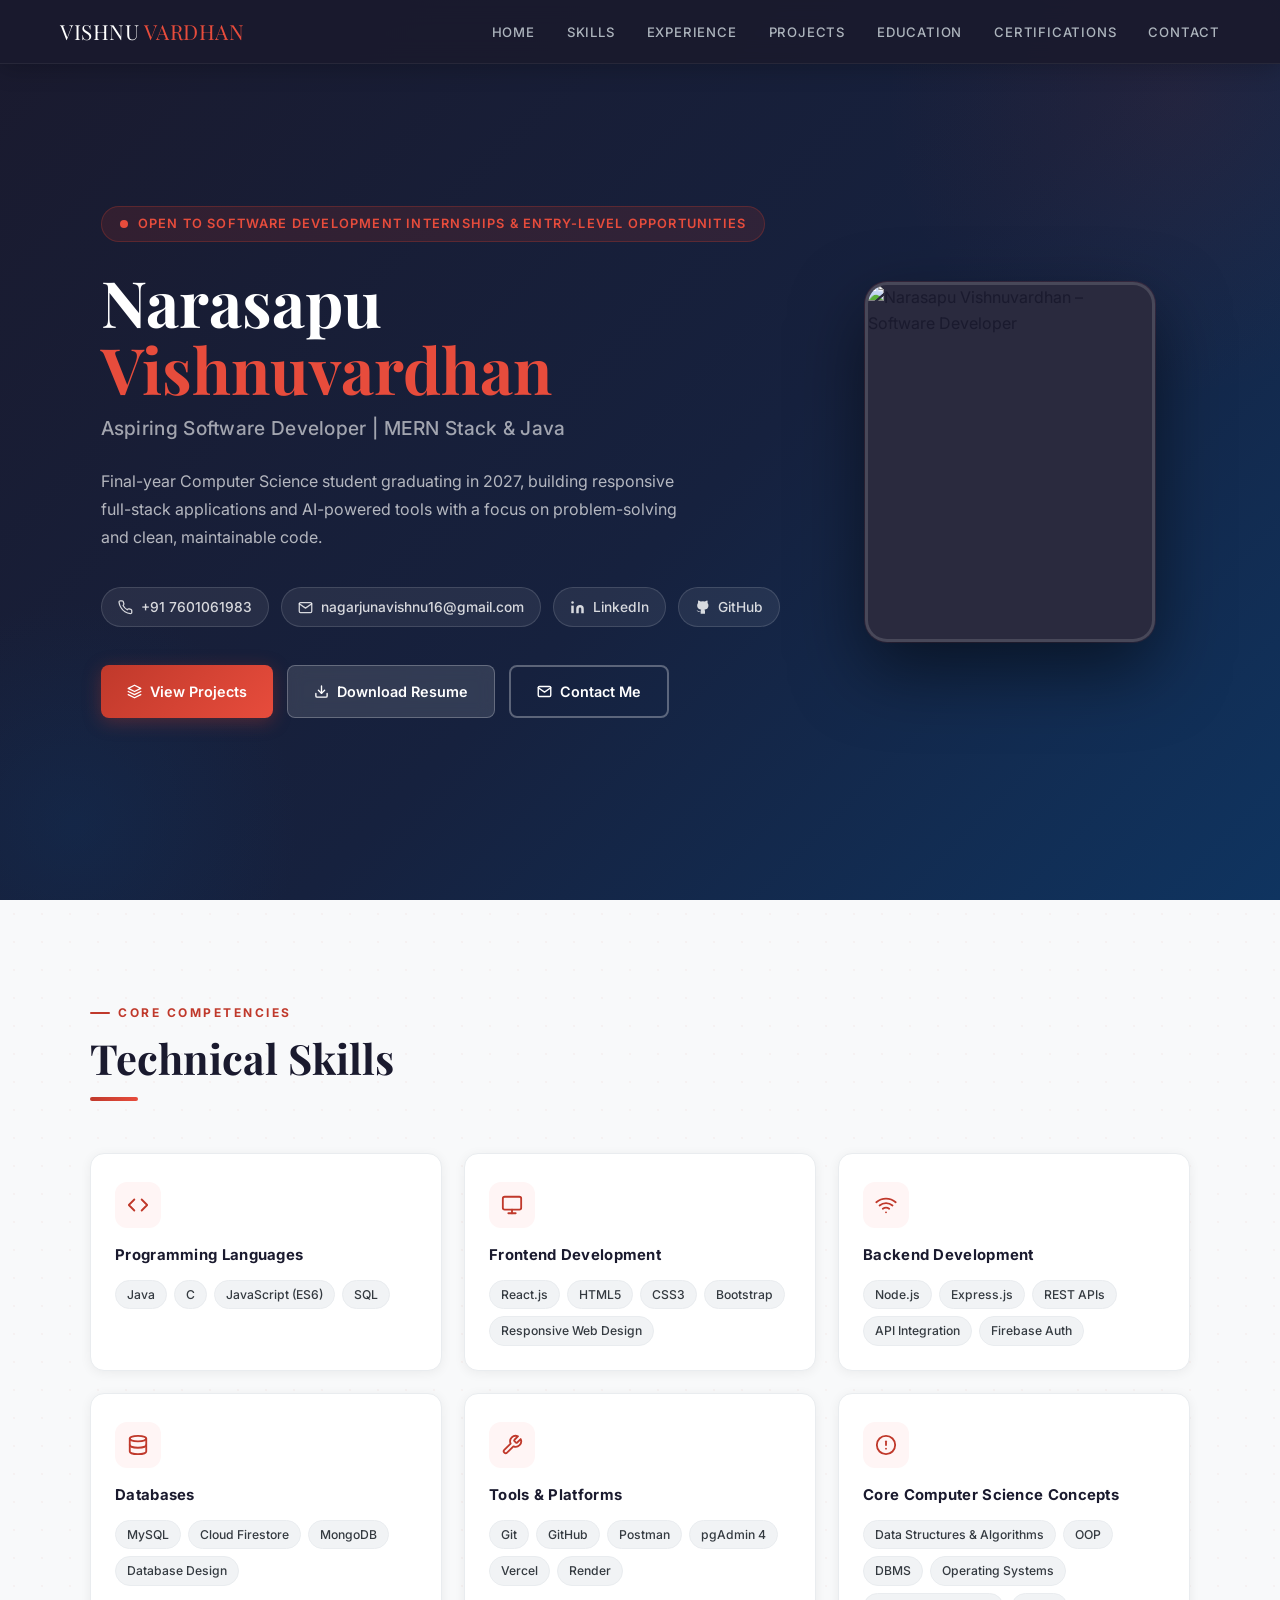
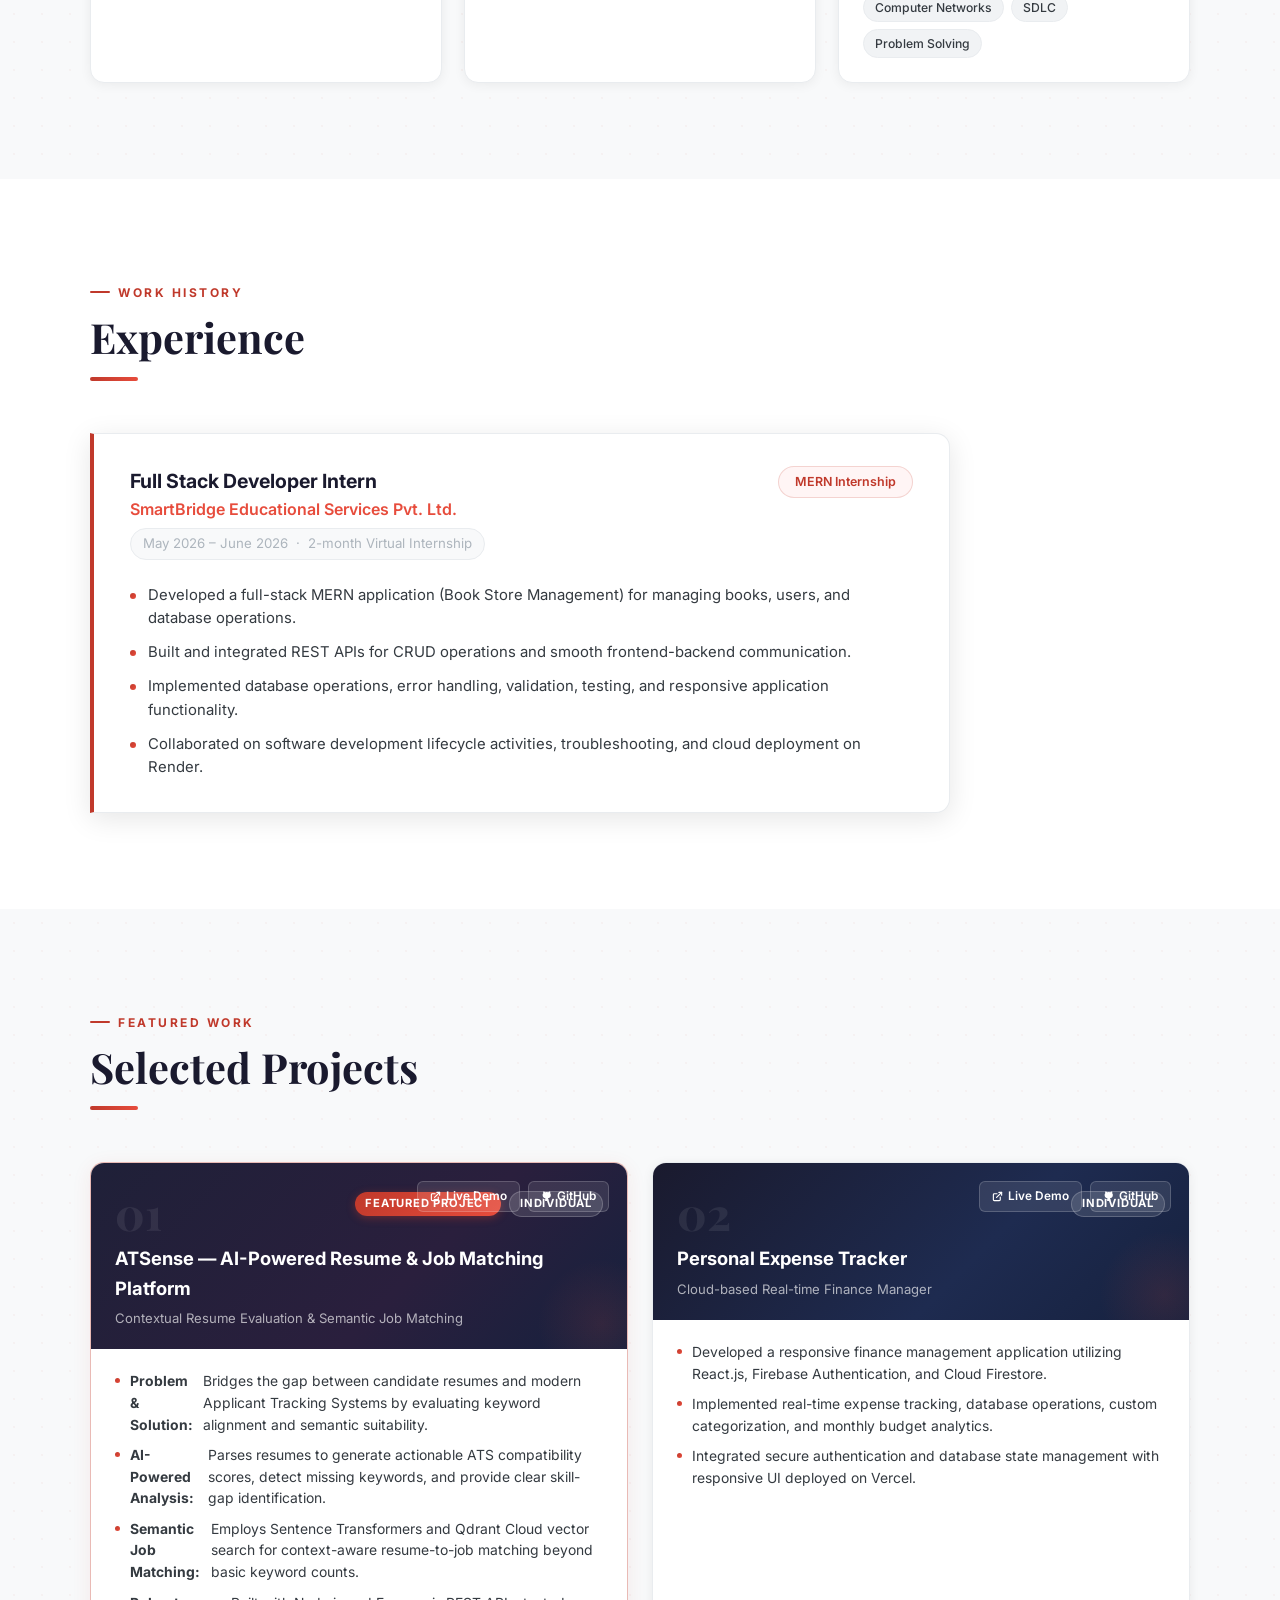
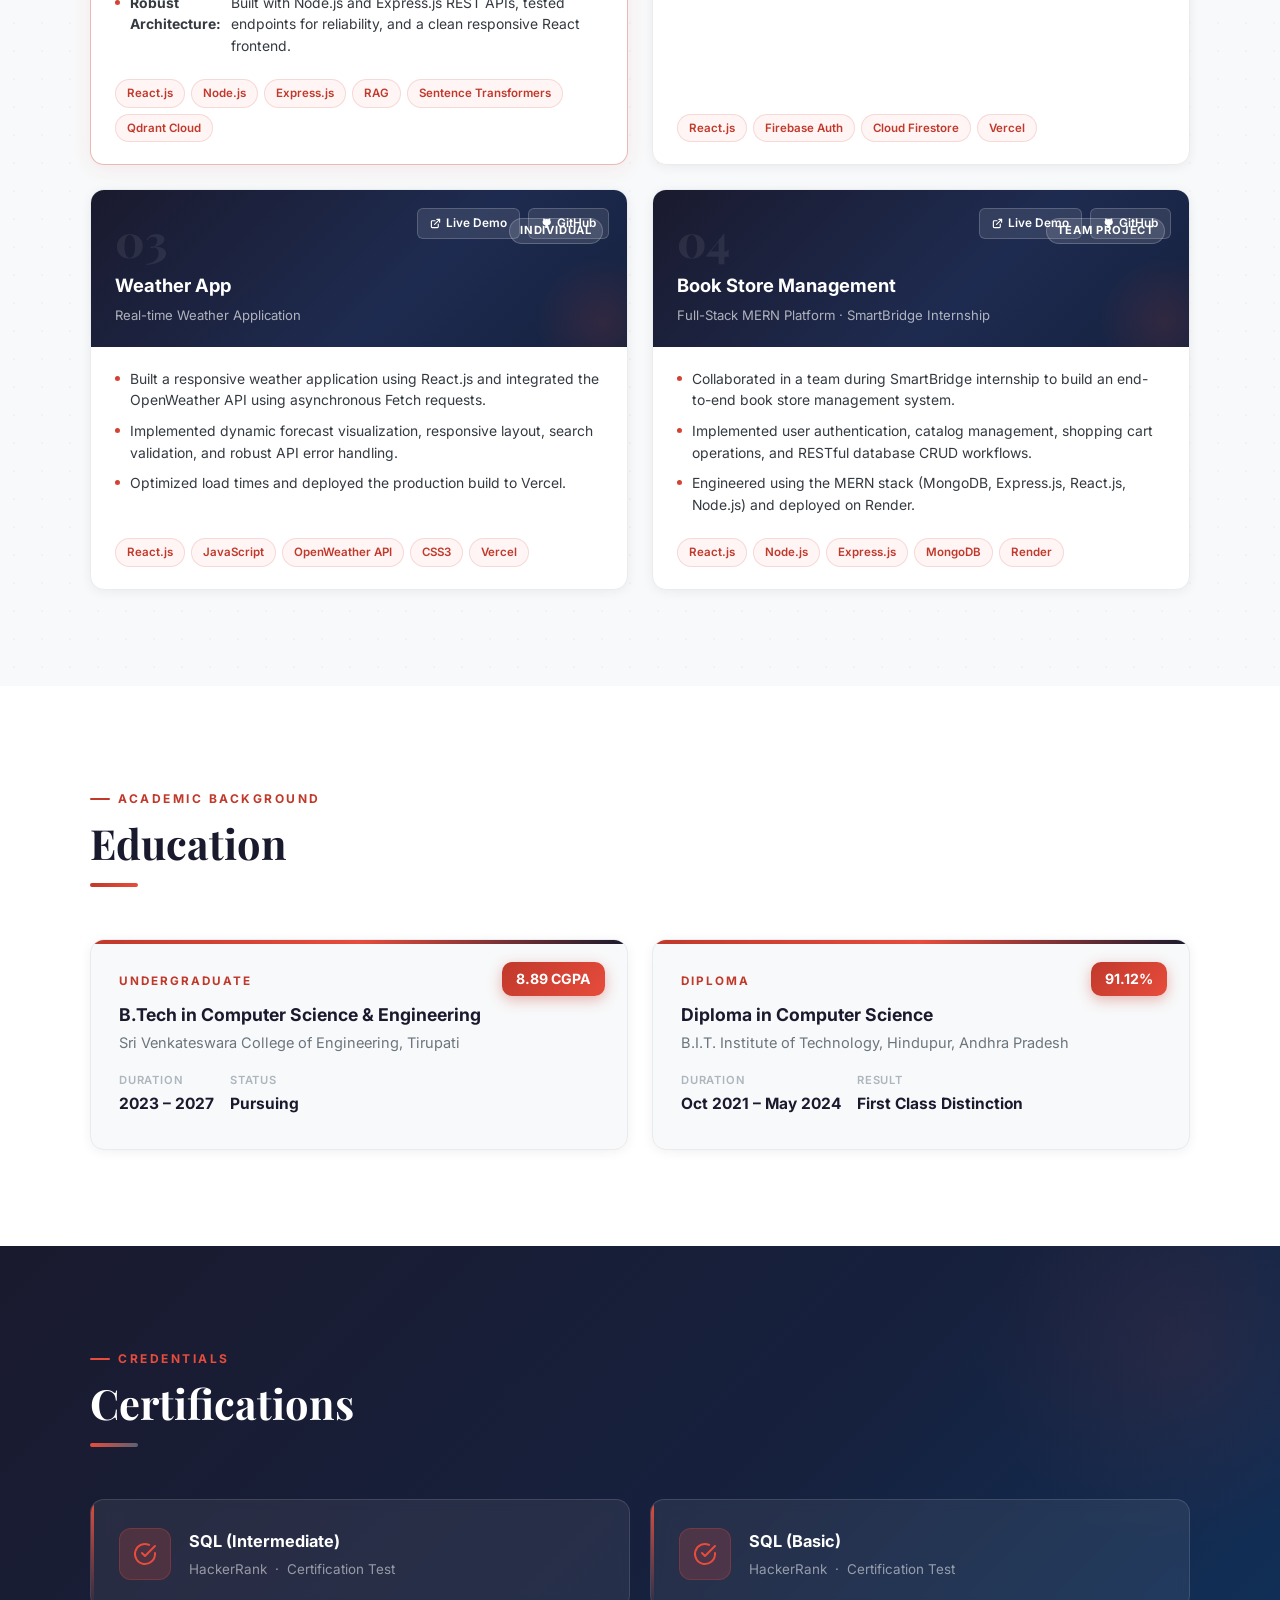
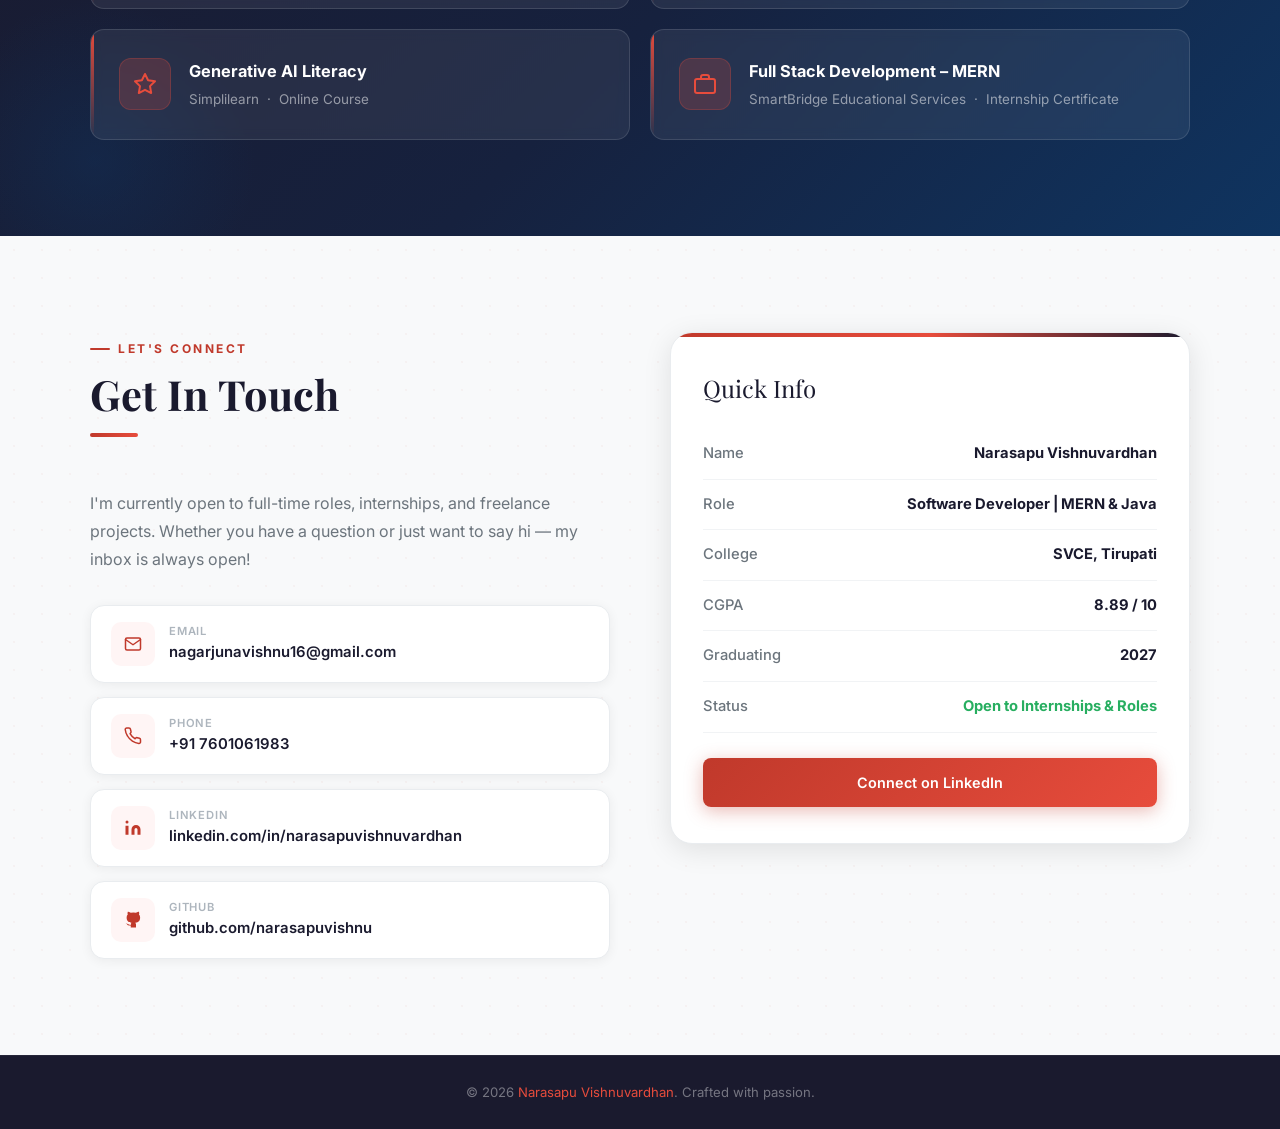
==== public/index.html @ c30aac02 "Enhance hero positioning, resume download, skill grouping, internship description, and project cards" ====
<!DOCTYPE html>
<html lang="en">

<head>
  <meta charset="UTF-8">
  <meta name="viewport" content="width=device-width, initial-scale=1.0">
  <title>Narasapu Vishnuvardhan – Software Developer</title>
  <meta name="description"
    content="Portfolio of Narasapu Vishnuvardhan – Software Developer skilled in Java, React, Node.js, Express.js, and full-stack web development.">
  <link rel="preconnect" href="https://fonts.googleapis.com">
  <link rel="preconnect" href="https://fonts.gstatic.com" crossorigin>
  <link rel="stylesheet" href="style.css">
</head>

<body>

  <!-- ===== NAV ===== -->
  <nav id="navbar">
    <div class="nav-brand">VISHNU<span> VARDHAN</span></div>
    <ul class="nav-links">
      <li><a href="#hero">Home</a></li>
      <li><a href="#skills">Skills</a></li>
      <li><a href="#experience">Experience</a></li>
      <li><a href="#projects">Projects</a></li>
      <li><a href="#education">Education</a></li>
      <li><a href="#certifications">Certifications</a></li>
      <li><a href="#contact">Contact</a></li>
    </ul>
  </nav>

  <!-- ===== HERO ===== -->
  <section id="hero">
    <div class="hero-inner section-inner">
      <div class="hero-text">
        <div class="hero-eyebrow">
          <span></span>
          <p>Open to Software Development Internships &amp; Entry-Level Opportunities</p>
        </div>
        <h1 class="hero-name">Narasapu<br><span>Vishnuvardhan</span></h1>
        <p class="hero-role">Aspiring Software Developer | MERN Stack &amp; Java</p>
        <p class="hero-desc">
          Final-year Computer Science student graduating in 2027, building responsive full-stack applications and AI-powered tools with a focus on problem-solving and clean, maintainable code.
        </p>

        <div class="hero-contacts">
          <a href="tel:+917601061983" class="contact-chip" id="hero-phone">
            <svg width="15" height="15" viewBox="0 0 24 24" fill="none" stroke="currentColor" stroke-width="2"
              stroke-linecap="round" stroke-linejoin="round">
              <path
                d="M22 16.92v3a2 2 0 0 1-2.18 2 19.79 19.79 0 0 1-8.63-3.07A19.5 19.5 0 0 1 4.69 12 19.79 19.79 0 0 1 1.62 3.38 2 2 0 0 1 3.6 1.21h3a2 2 0 0 1 2 1.72 12.84 12.84 0 0 0 .7 2.81 2 2 0 0 1-.45 2.11L8.09 8.91a16 16 0 0 0 6.72 6.72l.85-.86a2 2 0 0 1 2.11-.45 12.84 12.84 0 0 0 2.81.7A2 2 0 0 1 22 16.92z" />
            </svg>
            +91 7601061983
          </a>
          <a href="mailto:nagarjunavishnu16@gmail.com" class="contact-chip" id="hero-email">
            <svg width="15" height="15" viewBox="0 0 24 24" fill="none" stroke="currentColor" stroke-width="2"
              stroke-linecap="round" stroke-linejoin="round">
              <path d="M4 4h16c1.1 0 2 .9 2 2v12c0 1.1-.9 2-2 2H4c-1.1 0-2-.9-2-2V6c0-1.1.9-2 2-2z" />
              <polyline points="22,6 12,13 2,6" />
            </svg>
            nagarjunavishnu16@gmail.com
          </a>
          <a href="https://www.linkedin.com/in/narasapuvishnuvardhan" target="_blank" rel="noopener"
            class="contact-chip" id="hero-linkedin">
            <svg width="15" height="15" viewBox="0 0 24 24" fill="currentColor">
              <path d="M16 8a6 6 0 0 1 6 6v7h-4v-7a2 2 0 0 0-2-2 2 2 0 0 0-2 2v7h-4v-7a6 6 0 0 1 6-6z" />
              <rect x="2" y="9" width="4" height="12" />
              <circle cx="4" cy="4" r="2" />
            </svg>
            LinkedIn
          </a>
          <a href="https://github.com/narasapuvishnu" target="_blank" rel="noopener" class="contact-chip"
            id="hero-github">
            <svg width="15" height="15" viewBox="0 0 24 24" fill="currentColor">
              <path
                d="M9 19c-5 1.5-5-2.5-7-3m14 6v-3.87a3.37 3.37 0 0 0-.94-2.61c3.14-.35 6.44-1.54 6.44-7A5.44 5.44 0 0 0 20 4.77 5.07 5.07 0 0 0 19.91 1S18.73.65 16 2.48a13.38 13.38 0 0 0-7 0C6.27.65 5.09 1 5.09 1A5.07 5.07 0 0 0 5 4.77a5.44 5.44 0 0 0-1.5 3.78c0 5.42 3.3 6.61 6.44 7A3.37 3.37 0 0 0 9 18.13V22" />
            </svg>
            GitHub
          </a>
        </div>

        <div class="hero-btns">
          <a href="#projects" class="btn-primary" id="hero-view-projects">
            <svg width="15" height="15" viewBox="0 0 24 24" fill="none" stroke="currentColor" stroke-width="2.2" stroke-linecap="round" stroke-linejoin="round"><polygon points="12 2 2 7 12 12 22 7 12 2"/><polyline points="2 17 12 22 22 17"/><polyline points="2 12 12 17 22 12"/></svg>
            View Projects
          </a>
          <a href="Narasapu_Vishnuvardhan_Resume.pdf" download="Narasapu_Vishnuvardhan_Resume.pdf" class="btn-secondary" id="hero-resume-btn" target="_blank">
            <svg width="15" height="15" viewBox="0 0 24 24" fill="none" stroke="currentColor" stroke-width="2.2" stroke-linecap="round" stroke-linejoin="round"><path d="M21 15v4a2 2 0 0 1-2 2H5a2 2 0 0 1-2-2v-4"/><polyline points="7 10 12 15 17 10"/><line x1="12" y1="15" x2="12" y2="3"/></svg>
            Download Resume
          </a>
          <a href="#contact" class="btn-outline" id="hero-contact-btn">
            <svg width="15" height="15" viewBox="0 0 24 24" fill="none" stroke="currentColor" stroke-width="2.2" stroke-linecap="round" stroke-linejoin="round"><path d="M4 4h16c1.1 0 2 .9 2 2v12c0 1.1-.9 2-2 2H4c-1.1 0-2-.9-2-2V6c0-1.1.9-2 2-2z"/><polyline points="22,6 12,13 2,6"/></svg>
            Contact Me
          </a>
        </div>
      </div>

      <div class="hero-photo-wrap">
        <div class="hero-photo-frame">
          <img src="./images/profile.jpg" alt="Narasapu Vishnuvardhan – Software Developer">
        </div>
      </div>
    </div>
  </section>

  <!-- ===== SKILLS ===== -->
  <section id="skills">
    <div class="section-inner">
      <span class="section-label">Core Competencies</span>
      <h2 class="section-title">Technical Skills</h2>
      <div class="section-divider"></div>

      <div class="skills-grid">

        <div class="skill-card" id="skill-languages">
          <div class="skill-card-icon">
            <svg width="22" height="22" viewBox="0 0 24 24" fill="none" stroke="currentColor" stroke-width="2"
              stroke-linecap="round" stroke-linejoin="round">
              <polyline points="16 18 22 12 16 6" />
              <polyline points="8 6 2 12 8 18" />
            </svg>
          </div>
          <div class="skill-card-title">Programming Languages</div>
          <div class="skill-tags">
            <span class="skill-tag">Java</span>
            <span class="skill-tag">C</span>
            <span class="skill-tag">JavaScript (ES6)</span>
            <span class="skill-tag">SQL</span>
          </div>
        </div>

        <div class="skill-card" id="skill-frontend">
          <div class="skill-card-icon">
            <svg width="22" height="22" viewBox="0 0 24 24" fill="none" stroke="currentColor" stroke-width="2"
              stroke-linecap="round" stroke-linejoin="round">
              <rect x="2" y="3" width="20" height="14" rx="2" />
              <line x1="8" y1="21" x2="16" y2="21" />
              <line x1="12" y1="17" x2="12" y2="21" />
            </svg>
          </div>
          <div class="skill-card-title">Frontend Development</div>
          <div class="skill-tags">
            <span class="skill-tag">React.js</span>
            <span class="skill-tag">HTML5</span>
            <span class="skill-tag">CSS3</span>
            <span class="skill-tag">Bootstrap</span>
            <span class="skill-tag">Responsive Web Design</span>
          </div>
        </div>

        <div class="skill-card" id="skill-backend">
          <div class="skill-card-icon">
            <svg width="22" height="22" viewBox="0 0 24 24" fill="none" stroke="currentColor" stroke-width="2"
              stroke-linecap="round" stroke-linejoin="round">
              <path d="M5 12.55a11 11 0 0 1 14.08 0" />
              <path d="M1.42 9a16 16 0 0 1 21.16 0" />
              <path d="M8.53 16.11a6 6 0 0 1 6.95 0" />
              <line x1="12" y1="20" x2="12.01" y2="20" />
            </svg>
          </div>
          <div class="skill-card-title">Backend Development</div>
          <div class="skill-tags">
            <span class="skill-tag">Node.js</span>
            <span class="skill-tag">Express.js</span>
            <span class="skill-tag">REST APIs</span>
            <span class="skill-tag">API Integration</span>
            <span class="skill-tag">Firebase Auth</span>
          </div>
        </div>

        <div class="skill-card" id="skill-databases">
          <div class="skill-card-icon">
            <svg width="22" height="22" viewBox="0 0 24 24" fill="none" stroke="currentColor" stroke-width="2"
              stroke-linecap="round" stroke-linejoin="round">
              <ellipse cx="12" cy="5" rx="9" ry="3" />
              <path d="M21 12c0 1.66-4 3-9 3s-9-1.34-9-3" />
              <path d="M3 5v14c0 1.66 4 3 9 3s9-1.34 9-3V5" />
            </svg>
          </div>
          <div class="skill-card-title">Databases</div>
          <div class="skill-tags">
            <span class="skill-tag">MySQL</span>
            <span class="skill-tag">Cloud Firestore</span>
            <span class="skill-tag">MongoDB</span>
            <span class="skill-tag">Database Design</span>
          </div>
        </div>

        <div class="skill-card" id="skill-tools">
          <div class="skill-card-icon">
            <svg width="22" height="22" viewBox="0 0 24 24" fill="none" stroke="currentColor" stroke-width="2"
              stroke-linecap="round" stroke-linejoin="round">
              <path
                d="M14.7 6.3a1 1 0 0 0 0 1.4l1.6 1.6a1 1 0 0 0 1.4 0l3.77-3.77a6 6 0 0 1-7.94 7.94l-6.91 6.91a2.12 2.12 0 0 1-3-3l6.91-6.91a6 6 0 0 1 7.94-7.94l-3.76 3.76z" />
            </svg>
          </div>
          <div class="skill-card-title">Tools &amp; Platforms</div>
          <div class="skill-tags">
            <span class="skill-tag">Git</span>
            <span class="skill-tag">GitHub</span>
            <span class="skill-tag">Postman</span>
            <span class="skill-tag">pgAdmin 4</span>
            <span class="skill-tag">Vercel</span>
            <span class="skill-tag">Render</span>
          </div>
        </div>

        <div class="skill-card" id="skill-core">
          <div class="skill-card-icon">
            <svg width="22" height="22" viewBox="0 0 24 24" fill="none" stroke="currentColor" stroke-width="2"
              stroke-linecap="round" stroke-linejoin="round">
              <circle cx="12" cy="12" r="10" />
              <line x1="12" y1="8" x2="12" y2="12" />
              <line x1="12" y1="16" x2="12.01" y2="16" />
            </svg>
          </div>
          <div class="skill-card-title">Core Computer Science Concepts</div>
          <div class="skill-tags">
            <span class="skill-tag">Data Structures &amp; Algorithms</span>
            <span class="skill-tag">OOP</span>
            <span class="skill-tag">DBMS</span>
            <span class="skill-tag">Operating Systems</span>
            <span class="skill-tag">Computer Networks</span>
            <span class="skill-tag">SDLC</span>
            <span class="skill-tag">Problem Solving</span>
          </div>
        </div>

      </div>
    </div>
  </section>

  <!-- ===== EXPERIENCE ===== -->
  <section id="experience">
    <div class="section-inner">
      <span class="section-label">Work History</span>
      <h2 class="section-title">Experience</h2>
      <div class="section-divider"></div>

      <div class="experience-card" id="exp-smartbridge">
        <div class="exp-header">
          <div>
            <div class="exp-title">Full Stack Developer Intern</div>
            <div class="exp-company">SmartBridge Educational Services Pvt. Ltd.</div>
            <div class="exp-date">May 2026 – June 2026 &nbsp;·&nbsp; 2-month Virtual Internship</div>
          </div>
          <span class="exp-badge">MERN Internship</span>
        </div>
        <ul class="exp-bullets">
          <li>Developed a full-stack MERN application (Book Store Management) for managing books, users, and database operations.</li>
          <li>Built and integrated REST APIs for CRUD operations and smooth frontend-backend communication.</li>
          <li>Implemented database operations, error handling, validation, testing, and responsive application functionality.</li>
          <li>Collaborated on software development lifecycle activities, troubleshooting, and cloud deployment on Render.</li>
        </ul>
      </div>
    </div>
  </section>

  <!-- ===== PROJECTS ===== -->
  <section id="projects">
    <div class="section-inner">
      <span class="section-label">Featured Work</span>
      <h2 class="section-title">Selected Projects</h2>
      <div class="section-divider"></div>

      <div class="projects-grid">

        <!-- ATSense — AI-Powered Resume & Job Matching Platform -->
        <div class="project-card project-featured" id="project-atsense">
          <div class="project-card-top">
            <div class="project-header-row">
              <div class="project-number">01</div>
              <div class="project-meta-badges">
                <span class="project-featured-badge">Featured Project</span>
                <span class="project-type-badge">Individual</span>
              </div>
            </div>
            <div class="project-name">ATSense — AI-Powered Resume &amp; Job Matching Platform</div>
            <div class="project-sub">Contextual Resume Evaluation &amp; Semantic Job Matching</div>
            <div class="project-links">
              <a href="https://atsense-ai-zlkc.onrender.com/" target="_blank" rel="noopener"
                class="project-link-btn" id="atsense-live">
                <svg width="11" height="11" viewBox="0 0 24 24" fill="none" stroke="currentColor" stroke-width="2.5"
                  stroke-linecap="round" stroke-linejoin="round">
                  <path d="M18 13v6a2 2 0 0 1-2 2H5a2 2 0 0 1-2-2V8a2 2 0 0 1 2-2h6" />
                  <polyline points="15 3 21 3 21 9" />
                  <line x1="10" y1="14" x2="21" y2="3" />
                </svg>
                Live Demo
              </a>
              <a href="https://github.com/narasapuvishnu/ATSense" target="_blank" rel="noopener"
                class="project-link-btn" id="atsense-github">
                <svg width="11" height="11" viewBox="0 0 24 24" fill="currentColor">
                  <path
                    d="M9 19c-5 1.5-5-2.5-7-3m14 6v-3.87a3.37 3.37 0 0 0-.94-2.61c3.14-.35 6.44-1.54 6.44-7A5.44 5.44 0 0 0 20 4.77 5.07 5.07 0 0 0 19.91 1S18.73.65 16 2.48a13.38 13.38 0 0 0-7 0C6.27.65 5.09 1 5.09 1A5.07 5.07 0 0 0 5 4.77a5.44 5.44 0 0 0-1.5 3.78c0 5.42 3.3 6.61 6.44 7A3.37 3.37 0 0 0 9 18.13V22" />
                </svg>
                GitHub
              </a>
            </div>
          </div>
          <div class="project-body">
            <ul class="project-bullets">
              <li><strong>Problem &amp; Solution:</strong> Bridges the gap between candidate resumes and modern Applicant Tracking Systems by evaluating keyword alignment and semantic suitability.</li>
              <li><strong>AI-Powered Analysis:</strong> Parses resumes to generate actionable ATS compatibility scores, detect missing keywords, and provide clear skill-gap identification.</li>
              <li><strong>Semantic Job Matching:</strong> Employs Sentence Transformers and Qdrant Cloud vector search for context-aware resume-to-job matching beyond basic keyword counts.</li>
              <li><strong>Robust Architecture:</strong> Built with Node.js and Express.js REST APIs, tested endpoints for reliability, and a clean responsive React frontend.</li>
            </ul>
          </div>
          <div class="project-tech">
            <span class="tech-tag">React.js</span>
            <span class="tech-tag">Node.js</span>
            <span class="tech-tag">Express.js</span>
            <span class="tech-tag">RAG</span>
            <span class="tech-tag">Sentence Transformers</span>
            <span class="tech-tag">Qdrant Cloud</span>
          </div>
        </div>

        <!-- Expense Tracker -->
        <div class="project-card" id="project-expense">
          <div class="project-card-top">
            <div class="project-header-row">
              <div class="project-number">02</div>
              <div class="project-meta-badges">
                <span class="project-type-badge">Individual</span>
              </div>
            </div>
            <div class="project-name">Personal Expense Tracker</div>
            <div class="project-sub">Cloud-based Real-time Finance Manager</div>
            <div class="project-links">
              <a href="https://personal-expense-tracker-amber.vercel.app" target="_blank" rel="noopener"
                class="project-link-btn" id="expense-live">
                <svg width="11" height="11" viewBox="0 0 24 24" fill="none" stroke="currentColor" stroke-width="2.5"
                  stroke-linecap="round" stroke-linejoin="round">
                  <path d="M18 13v6a2 2 0 0 1-2 2H5a2 2 0 0 1-2-2V8a2 2 0 0 1 2-2h6" />
                  <polyline points="15 3 21 3 21 9" />
                  <line x1="10" y1="14" x2="21" y2="3" />
                </svg>
                Live Demo
              </a>
              <a href="https://github.com/narasapuvishnu/Personal-Expense-Tracker.git" target="_blank" rel="noopener"
                class="project-link-btn" id="expense-github">
                <svg width="11" height="11" viewBox="0 0 24 24" fill="currentColor">
                  <path
                    d="M9 19c-5 1.5-5-2.5-7-3m14 6v-3.87a3.37 3.37 0 0 0-.94-2.61c3.14-.35 6.44-1.54 6.44-7A5.44 5.44 0 0 0 20 4.77 5.07 5.07 0 0 0 19.91 1S18.73.65 16 2.48a13.38 13.38 0 0 0-7 0C6.27.65 5.09 1 5.09 1A5.07 5.07 0 0 0 5 4.77a5.44 5.44 0 0 0-1.5 3.78c0 5.42 3.3 6.61 6.44 7A3.37 3.37 0 0 0 9 18.13V22" />
                </svg>
                GitHub
              </a>
            </div>
          </div>
          <div class="project-body">
            <ul class="project-bullets">
              <li>Developed a responsive finance management application utilizing React.js, Firebase Authentication, and Cloud Firestore.</li>
              <li>Implemented real-time expense tracking, database operations, custom categorization, and monthly budget analytics.</li>
              <li>Integrated secure authentication and database state management with responsive UI deployed on Vercel.</li>
            </ul>
          </div>
          <div class="project-tech">
            <span class="tech-tag">React.js</span>
            <span class="tech-tag">Firebase Auth</span>
            <span class="tech-tag">Cloud Firestore</span>
            <span class="tech-tag">Vercel</span>
          </div>
        </div>

        <!-- Weather App -->
        <div class="project-card" id="project-weather">
          <div class="project-card-top">
            <div class="project-header-row">
              <div class="project-number">03</div>
              <div class="project-meta-badges">
                <span class="project-type-badge">Individual</span>
              </div>
            </div>
            <div class="project-name">Weather App</div>
            <div class="project-sub">Real-time Weather Application</div>
            <div class="project-links">
              <a href="https://weather-app-virid-ten-81.vercel.app/" target="_blank" rel="noopener"
                class="project-link-btn" id="weather-live">
                <svg width="11" height="11" viewBox="0 0 24 24" fill="none" stroke="currentColor" stroke-width="2.5"
                  stroke-linecap="round" stroke-linejoin="round">
                  <path d="M18 13v6a2 2 0 0 1-2 2H5a2 2 0 0 1-2-2V8a2 2 0 0 1 2-2h6" />
                  <polyline points="15 3 21 3 21 9" />
                  <line x1="10" y1="14" x2="21" y2="3" />
                </svg>
                Live Demo
              </a>
              <a href="https://github.com/narasapuvishnu/Weather-app.git" target="_blank" rel="noopener"
                class="project-link-btn" id="weather-github">
                <svg width="11" height="11" viewBox="0 0 24 24" fill="currentColor">
                  <path
                    d="M9 19c-5 1.5-5-2.5-7-3m14 6v-3.87a3.37 3.37 0 0 0-.94-2.61c3.14-.35 6.44-1.54 6.44-7A5.44 5.44 0 0 0 20 4.77 5.07 5.07 0 0 0 19.91 1S18.73.65 16 2.48a13.38 13.38 0 0 0-7 0C6.27.65 5.09 1 5.09 1A5.07 5.07 0 0 0 5 4.77a5.44 5.44 0 0 0-1.5 3.78c0 5.42 3.3 6.61 6.44 7A3.37 3.37 0 0 0 9 18.13V22" />
                </svg>
                GitHub
              </a>
            </div>
          </div>
          <div class="project-body">
            <ul class="project-bullets">
              <li>Built a responsive weather application using React.js and integrated the OpenWeather API using asynchronous Fetch requests.</li>
              <li>Implemented dynamic forecast visualization, responsive layout, search validation, and robust API error handling.</li>
              <li>Optimized load times and deployed the production build to Vercel.</li>
            </ul>
          </div>
          <div class="project-tech">
            <span class="tech-tag">React.js</span>
            <span class="tech-tag">JavaScript</span>
            <span class="tech-tag">OpenWeather API</span>
            <span class="tech-tag">CSS3</span>
            <span class="tech-tag">Vercel</span>
          </div>
        </div>

        <!-- Book Store Management -->
        <div class="project-card" id="project-bookstore">
          <div class="project-card-top">
            <div class="project-header-row">
              <div class="project-number">04</div>
              <div class="project-meta-badges">
                <span class="project-type-badge">Team Project</span>
              </div>
            </div>
            <div class="project-name">Book Store Management</div>
            <div class="project-sub">Full-Stack MERN Platform · SmartBridge Internship</div>
            <div class="project-links">
              <a href="https://book-store-management-o2k9.onrender.com/" target="_blank" rel="noopener"
                class="project-link-btn" id="bookstore-live">
                <svg width="11" height="11" viewBox="0 0 24 24" fill="none" stroke="currentColor" stroke-width="2.5"
                  stroke-linecap="round" stroke-linejoin="round">
                  <path d="M18 13v6a2 2 0 0 1-2 2H5a2 2 0 0 1-2-2V8a2 2 0 0 1 2-2h6" />
                  <polyline points="15 3 21 3 21 9" />
                  <line x1="10" y1="14" x2="21" y2="3" />
                </svg>
                Live Demo
              </a>
              <a href="https://github.com/narasapuvishnu/Book_Store_Management.git" target="_blank" rel="noopener"
                class="project-link-btn" id="bookstore-github">
                <svg width="11" height="11" viewBox="0 0 24 24" fill="currentColor">
                  <path
                    d="M9 19c-5 1.5-5-2.5-7-3m14 6v-3.87a3.37 3.37 0 0 0-.94-2.61c3.14-.35 6.44-1.54 6.44-7A5.44 5.44 0 0 0 20 4.77 5.07 5.07 0 0 0 19.91 1S18.73.65 16 2.48a13.38 13.38 0 0 0-7 0C6.27.65 5.09 1 5.09 1A5.07 5.07 0 0 0 5 4.77a5.44 5.44 0 0 0-1.5 3.78c0 5.42 3.3 6.61 6.44 7A3.37 3.37 0 0 0 9 18.13V22" />
                </svg>
                GitHub
              </a>
            </div>
          </div>
          <div class="project-body">
            <ul class="project-bullets">
              <li>Collaborated in a team during SmartBridge internship to build an end-to-end book store management system.</li>
              <li>Implemented user authentication, catalog management, shopping cart operations, and RESTful database CRUD workflows.</li>
              <li>Engineered using the MERN stack (MongoDB, Express.js, React.js, Node.js) and deployed on Render.</li>
            </ul>
          </div>
          <div class="project-tech">
            <span class="tech-tag">React.js</span>
            <span class="tech-tag">Node.js</span>
            <span class="tech-tag">Express.js</span>
            <span class="tech-tag">MongoDB</span>
            <span class="tech-tag">Render</span>
          </div>
        </div>

      </div>
    </div>
  </section>

  <!-- ===== EDUCATION ===== -->
  <section id="education">
    <div class="section-inner">
      <span class="section-label">Academic Background</span>
      <h2 class="section-title">Education</h2>
      <div class="section-divider"></div>

      <div class="education-grid">

        <div class="edu-card" id="edu-btech">
          <div class="edu-score-highlight">8.89 CGPA</div>
          <div class="edu-type">Undergraduate</div>
          <div class="edu-degree">B.Tech in Computer Science &amp; Engineering</div>
          <div class="edu-institute">Sri Venkateswara College of Engineering, Tirupati</div>
          <div class="edu-meta">
            <div class="edu-meta-item">
              <span class="edu-meta-label">Duration</span>
              <span class="edu-meta-value">2023 – 2027</span>
            </div>
            <div class="edu-meta-item">
              <span class="edu-meta-label">Status</span>
              <span class="edu-meta-value">Pursuing</span>
            </div>
          </div>
        </div>

        <div class="edu-card" id="edu-diploma">
          <div class="edu-score-highlight">91.12%</div>
          <div class="edu-type">Diploma</div>
          <div class="edu-degree">Diploma in Computer Science</div>
          <div class="edu-institute">B.I.T. Institute of Technology, Hindupur, Andhra Pradesh</div>
          <div class="edu-meta">
            <div class="edu-meta-item">
              <span class="edu-meta-label">Duration</span>
              <span class="edu-meta-value">Oct 2021 – May 2024</span>
            </div>
            <div class="edu-meta-item">
              <span class="edu-meta-label">Result</span>
              <span class="edu-meta-value">First Class Distinction</span>
            </div>
          </div>
        </div>

      </div>
    </div>
  </section>

  <!-- ===== CERTIFICATIONS ===== -->
  <section id="certifications">
    <div class="section-inner">
      <span class="section-label">Credentials</span>
      <h2 class="section-title">Certifications</h2>
      <div class="section-divider"></div>

      <div class="certs-grid">

        <div class="cert-card" id="cert-sql-intermediate">
          <div class="cert-icon">
            <svg width="24" height="24" viewBox="0 0 24 24" fill="none" stroke="currentColor" stroke-width="2"
              stroke-linecap="round" stroke-linejoin="round">
              <path d="M22 11.08V12a10 10 0 1 1-5.93-9.14" />
              <polyline points="22 4 12 14.01 9 11.01" />
            </svg>
          </div>
          <div>
            <div class="cert-name">SQL (Intermediate)</div>
            <div class="cert-issuer">HackerRank &nbsp;·&nbsp; Certification Test</div>
          </div>
        </div>

        <div class="cert-card" id="cert-sql-basic">
          <div class="cert-icon">
            <svg width="24" height="24" viewBox="0 0 24 24" fill="none" stroke="currentColor" stroke-width="2"
              stroke-linecap="round" stroke-linejoin="round">
              <path d="M22 11.08V12a10 10 0 1 1-5.93-9.14" />
              <polyline points="22 4 12 14.01 9 11.01" />
            </svg>
          </div>
          <div>
            <div class="cert-name">SQL (Basic)</div>
            <div class="cert-issuer">HackerRank &nbsp;·&nbsp; Certification Test</div>
          </div>
        </div>

        <div class="cert-card" id="cert-genai">
          <div class="cert-icon">
            <svg width="24" height="24" viewBox="0 0 24 24" fill="none" stroke="currentColor" stroke-width="2"
              stroke-linecap="round" stroke-linejoin="round">
              <polygon
                points="12 2 15.09 8.26 22 9.27 17 14.14 18.18 21.02 12 17.77 5.82 21.02 7 14.14 2 9.27 8.91 8.26 12 2" />
            </svg>
          </div>
          <div>
            <div class="cert-name">Generative AI Literacy</div>
            <div class="cert-issuer">Simplilearn &nbsp;·&nbsp; Online Course</div>
          </div>
        </div>

        <div class="cert-card" id="cert-mern">
          <div class="cert-icon">
            <svg width="24" height="24" viewBox="0 0 24 24" fill="none" stroke="currentColor" stroke-width="2"
              stroke-linecap="round" stroke-linejoin="round">
              <rect x="2" y="7" width="20" height="14" rx="2" />
              <path d="M16 7V5a2 2 0 0 0-2-2h-4a2 2 0 0 0-2 2v2" />
            </svg>
          </div>
          <div>
            <div class="cert-name">Full Stack Development – MERN</div>
            <div class="cert-issuer">SmartBridge Educational Services &nbsp;·&nbsp; Internship Certificate</div>
          </div>
        </div>

      </div>
    </div>
  </section>

  <!-- ===== CONTACT ===== -->
  <section id="contact">
    <div class="section-inner">
      <div class="contact-grid">
        <div class="contact-text">
          <span class="section-label">Let's Connect</span>
          <h2 class="section-title">Get In Touch</h2>
          <div class="section-divider"></div>
          <p class="contact-tagline">
            I'm currently open to full-time roles, internships, and freelance projects. Whether you have a question or
            just want to say hi — my inbox is always open!
          </p>

          <div class="contact-items">
            <a href="mailto:nagarjunavishnu16@gmail.com" class="contact-item" id="contact-email-link">
              <div class="contact-item-icon">
                <svg width="18" height="18" viewBox="0 0 24 24" fill="none" stroke="currentColor" stroke-width="2"
                  stroke-linecap="round" stroke-linejoin="round">
                  <path d="M4 4h16c1.1 0 2 .9 2 2v12c0 1.1-.9 2-2 2H4c-1.1 0-2-.9-2-2V6c0-1.1.9-2 2-2z" />
                  <polyline points="22,6 12,13 2,6" />
                </svg>
              </div>
              <div>
                <div class="contact-item-label">Email</div>
                <div class="contact-item-value">nagarjunavishnu16@gmail.com</div>
              </div>
            </a>

            <a href="tel:+917601061983" class="contact-item" id="contact-phone-link">
              <div class="contact-item-icon">
                <svg width="18" height="18" viewBox="0 0 24 24" fill="none" stroke="currentColor" stroke-width="2"
                  stroke-linecap="round" stroke-linejoin="round">
                  <path
                    d="M22 16.92v3a2 2 0 0 1-2.18 2 19.79 19.79 0 0 1-8.63-3.07A19.5 19.5 0 0 1 4.69 12 19.79 19.79 0 0 1 1.62 3.38 2 2 0 0 1 3.6 1.21h3a2 2 0 0 1 2 1.72 12.84 12.84 0 0 0 .7 2.81 2 2 0 0 1-.45 2.11L8.09 8.91a16 16 0 0 0 6.72 6.72l.85-.86a2 2 0 0 1 2.11-.45 12.84 12.84 0 0 0 2.81.7A2 2 0 0 1 22 16.92z" />
                </svg>
              </div>
              <div>
                <div class="contact-item-label">Phone</div>
                <div class="contact-item-value">+91 7601061983</div>
              </div>
            </a>

            <a href="https://www.linkedin.com/in/narasapuvishnuvardhan" target="_blank" rel="noopener"
              class="contact-item" id="contact-linkedin-link">
              <div class="contact-item-icon">
                <svg width="18" height="18" viewBox="0 0 24 24" fill="currentColor">
                  <path d="M16 8a6 6 0 0 1 6 6v7h-4v-7a2 2 0 0 0-2-2 2 2 0 0 0-2 2v7h-4v-7a6 6 0 0 1 6-6z" />
                  <rect x="2" y="9" width="4" height="12" />
                  <circle cx="4" cy="4" r="2" />
                </svg>
              </div>
              <div>
                <div class="contact-item-label">LinkedIn</div>
                <div class="contact-item-value">linkedin.com/in/narasapuvishnuvardhan</div>
              </div>
            </a>

            <a href="https://github.com/narasapuvishnu" target="_blank" rel="noopener" class="contact-item"
              id="contact-github-link">
              <div class="contact-item-icon">
                <svg width="18" height="18" viewBox="0 0 24 24" fill="currentColor">
                  <path
                    d="M9 19c-5 1.5-5-2.5-7-3m14 6v-3.87a3.37 3.37 0 0 0-.94-2.61c3.14-.35 6.44-1.54 6.44-7A5.44 5.44 0 0 0 20 4.77 5.07 5.07 0 0 0 19.91 1S18.73.65 16 2.48a13.38 13.38 0 0 0-7 0C6.27.65 5.09 1 5.09 1A5.07 5.07 0 0 0 5 4.77a5.44 5.44 0 0 0-1.5 3.78c0 5.42 3.3 6.61 6.44 7A3.37 3.37 0 0 0 9 18.13V22" />
                </svg>
              </div>
              <div>
                <div class="contact-item-label">GitHub</div>
                <div class="contact-item-value">github.com/narasapuvishnu</div>
              </div>
            </a>
          </div>
        </div>

        <div class="contact-panel">
          <div class="contact-panel-title">Quick Info</div>
          <div class="contact-panel-row">
            <span>Name</span>
            <span>Narasapu Vishnuvardhan</span>
          </div>
          <div class="contact-panel-row">
            <span>Role</span>
            <span>Software Developer | MERN &amp; Java</span>
          </div>
          <div class="contact-panel-row">
            <span>College</span>
            <span>SVCE, Tirupati</span>
          </div>
          <div class="contact-panel-row">
            <span>CGPA</span>
            <span>8.89 / 10</span>
          </div>
          <div class="contact-panel-row">
            <span>Graduating</span>
            <span>2027</span>
          </div>
          <div class="contact-panel-row">
            <span>Status</span>
            <span style="color:#27ae60;font-weight:700;">Open to Internships &amp; Roles</span>
          </div>
          <br>
          <a href="https://www.linkedin.com/in/narasapuvishnuvardhan" target="_blank" rel="noopener" class="btn-primary"
            id="contact-linkedin-btn" style="display:block;text-align:center;">
            Connect on LinkedIn
          </a>
        </div>
      </div>
    </div>
  </section>

  <!-- ===== FOOTER ===== -->
  <footer>
    <p>© 2026 <span>Narasapu Vishnuvardhan</span>. Crafted with passion.</p>
  </footer>

</body>

</html>
---- public/style.css ----
/* ============================================================
   DIGITAL PROFILE – NARASAPU VISHNUVARDHAN
   Design: Premium, Modern, Polished
   ============================================================ */

/* ---------- Google Fonts ---------- */
@import url('https://fonts.googleapis.com/css2?family=Inter:wght@300;400;500;600;700;800&family=Playfair+Display:ital,wght@0,700;0,800;1,700&display=swap');

/* ---------- CSS Variables ---------- */
:root {
  --primary:   #1a1a2e;
  --accent:    #c0392b;
  --accent2:   #e74c3c;
  --soft-red:  #fff5f5;
  --white:     #ffffff;
  --gray-50:   #f8f9fa;
  --gray-100:  #f1f3f5;
  --gray-200:  #e9ecef;
  --gray-300:  #dee2e6;
  --gray-400:  #adb5bd;
  --gray-600:  #6c757d;
  --gray-800:  #343a40;
  --text:      #1a1a2e;
  --heading-font: 'Playfair Display', Georgia, serif;
  --body-font:    'Inter', sans-serif;
  --radius:    14px;
  --radius-lg: 22px;
  --shadow-sm: 0 2px 12px rgba(0,0,0,0.06);
  --shadow-md: 0 6px 28px rgba(0,0,0,0.10);
  --shadow-lg: 0 12px 48px rgba(0,0,0,0.14);
  --shadow-accent: 0 8px 32px rgba(192,57,43,0.18);
}

/* ---------- Reset ---------- */
*, *::before, *::after {
  margin: 0;
  padding: 0;
  box-sizing: border-box;
}

html { scroll-behavior: smooth; }

body {
  font-family: var(--body-font);
  color: var(--text);
  background: var(--white);
  line-height: 1.6;
  -webkit-font-smoothing: antialiased;
}

img { max-width: 100%; display: block; }
a  { text-decoration: none; color: inherit; }

/* ---------- Nav ---------- */
nav {
  position: fixed;
  top: 0; left: 0; right: 0;
  background: rgba(26,26,46,0.97);
  backdrop-filter: blur(12px);
  -webkit-backdrop-filter: blur(12px);
  z-index: 1000;
  padding: 0 60px;
  display: flex;
  align-items: center;
  justify-content: space-between;
  height: 64px;
  border-bottom: 1px solid rgba(255,255,255,0.06);
  box-shadow: 0 4px 24px rgba(0,0,0,0.22);
}
.nav-brand {
  font-family: var(--heading-font);
  font-size: 1.3rem;
  color: var(--white);
  letter-spacing: 0.5px;
}
.nav-brand span { color: var(--accent2); }
.nav-links {
  display: flex;
  gap: 32px;
  list-style: none;
}
.nav-links a {
  color: var(--gray-400);
  font-size: 0.82rem;
  font-weight: 500;
  letter-spacing: 0.8px;
  text-transform: uppercase;
  transition: color 0.2s;
  position: relative;
  padding-bottom: 3px;
}
.nav-links a::after {
  content: '';
  position: absolute;
  bottom: 0; left: 0;
  width: 0; height: 2px;
  background: var(--accent2);
  border-radius: 2px;
  transition: width 0.25s ease;
}
.nav-links a:hover { color: var(--white); }
.nav-links a:hover::after { width: 100%; }

/* ---------- Section Wrapper ---------- */
section { padding: 96px 60px; }
.section-inner { max-width: 1100px; margin: 0 auto; }

/* ---------- Section Label ---------- */
.section-label {
  display: inline-flex;
  align-items: center;
  gap: 8px;
  font-size: 0.75rem;
  font-weight: 700;
  letter-spacing: 2.5px;
  text-transform: uppercase;
  color: var(--accent);
  margin-bottom: 12px;
}
.section-label::before {
  content: '';
  display: inline-block;
  width: 20px;
  height: 2px;
  background: var(--accent);
  border-radius: 2px;
  flex-shrink: 0;
}
.section-title {
  font-family: var(--heading-font);
  font-size: 2.6rem;
  color: var(--primary);
  margin-bottom: 16px;
  line-height: 1.12;
}
.section-divider {
  width: 48px;
  height: 4px;
  background: linear-gradient(90deg, var(--accent), var(--accent2));
  margin-bottom: 52px;
  border-radius: 4px;
}

/* ============================================================
   HERO SECTION
   ============================================================ */
#hero {
  padding-top: 120px;
  background: linear-gradient(135deg, var(--primary) 0%, #16213e 55%, #0f3460 100%);
  min-height: 100vh;
  display: flex;
  align-items: center;
  position: relative;
  overflow: hidden;
}
#hero::before {
  content: '';
  position: absolute;
  top: -200px; right: -200px;
  width: 600px; height: 600px;
  background: radial-gradient(circle, rgba(192,57,43,0.08) 0%, transparent 70%);
  border-radius: 50%;
  pointer-events: none;
}
#hero::after {
  content: '';
  position: absolute;
  bottom: -150px; left: -150px;
  width: 450px; height: 450px;
  background: radial-gradient(circle, rgba(15,52,96,0.35) 0%, transparent 70%);
  border-radius: 50%;
  pointer-events: none;
}
.hero-inner {
  max-width: 1100px;
  margin: 0 auto;
  display: grid;
  grid-template-columns: 1fr 340px;
  gap: 60px;
  align-items: center;
  position: relative;
  z-index: 1;
}
.hero-eyebrow {
  display: inline-flex;
  align-items: center;
  gap: 10px;
  background: rgba(192,57,43,0.15);
  border: 1px solid rgba(192,57,43,0.3);
  border-radius: 50px;
  padding: 7px 18px;
  margin-bottom: 26px;
  animation: pulse-glow 2.5s ease-in-out infinite;
}
@keyframes pulse-glow {
  0%, 100% { box-shadow: 0 0 0 0 rgba(231,76,60,0); }
  50% { box-shadow: 0 0 0 6px rgba(231,76,60,0.08); }
}
.hero-eyebrow span {
  width: 8px; height: 8px;
  background: var(--accent2);
  border-radius: 50%;
  animation: blink 1.8s ease-in-out infinite;
}
@keyframes blink {
  0%, 100% { opacity: 1; }
  50% { opacity: 0.3; }
}
.hero-eyebrow p {
  font-size: 0.8rem;
  font-weight: 600;
  color: var(--accent2);
  letter-spacing: 1.2px;
  text-transform: uppercase;
}
.hero-name {
  font-family: var(--heading-font);
  font-size: 4rem;
  color: var(--white);
  line-height: 1.05;
  margin-bottom: 10px;
}
.hero-name span { color: var(--accent2); }
.hero-role {
  font-size: 1.2rem;
  font-weight: 500;
  color: rgba(255,255,255,0.6);
  margin-bottom: 24px;
  letter-spacing: 0.3px;
}
.hero-desc {
  font-size: 1rem;
  color: rgba(255,255,255,0.68);
  max-width: 580px;
  line-height: 1.75;
  margin-bottom: 36px;
}
.hero-contacts {
  display: flex;
  flex-wrap: wrap;
  gap: 12px;
  margin-bottom: 38px;
}
.contact-chip {
  display: flex;
  align-items: center;
  gap: 8px;
  background: rgba(255,255,255,0.07);
  border: 1px solid rgba(255,255,255,0.13);
  border-radius: 50px;
  padding: 8px 16px;
  color: rgba(255,255,255,0.82);
  font-size: 0.86rem;
  font-weight: 500;
  transition: all 0.25s ease;
}
.contact-chip:hover {
  background: rgba(231,76,60,0.16);
  border-color: rgba(231,76,60,0.5);
  color: var(--white);
  transform: translateY(-2px);
}
.contact-chip svg { flex-shrink: 0; }
.hero-btns { display: flex; gap: 14px; flex-wrap: wrap; }
.btn-primary {
  display: inline-flex;
  align-items: center;
  gap: 8px;
  padding: 13px 26px;
  background: linear-gradient(135deg, var(--accent) 0%, var(--accent2) 100%);
  color: var(--white);
  border-radius: 8px;
  font-weight: 600;
  font-size: 0.9rem;
  border: none;
  cursor: pointer;
  transition: transform 0.18s ease, box-shadow 0.18s ease, opacity 0.18s ease;
  box-shadow: 0 4px 18px rgba(192,57,43,0.35);
}
.btn-primary:hover {
  transform: translateY(-2px);
  box-shadow: 0 8px 28px rgba(192,57,43,0.45);
  opacity: 0.95;
  color: var(--white);
}
.btn-secondary {
  display: inline-flex;
  align-items: center;
  gap: 8px;
  padding: 13px 26px;
  background: rgba(255,255,255,0.12);
  color: var(--white);
  border: 1px solid rgba(255,255,255,0.25);
  border-radius: 8px;
  font-weight: 600;
  font-size: 0.9rem;
  cursor: pointer;
  transition: all 0.2s ease;
  backdrop-filter: blur(8px);
  -webkit-backdrop-filter: blur(8px);
}
.btn-secondary:hover {
  background: rgba(255,255,255,0.22);
  border-color: rgba(255,255,255,0.5);
  color: var(--white);
  transform: translateY(-2px);
}
.btn-outline {
  display: inline-flex;
  align-items: center;
  gap: 8px;
  padding: 13px 26px;
  background: transparent;
  color: var(--white);
  border: 2px solid rgba(255,255,255,0.3);
  border-radius: 8px;
  font-weight: 600;
  font-size: 0.9rem;
  cursor: pointer;
  transition: all 0.2s ease;
}
.btn-outline:hover {
  border-color: rgba(255,255,255,0.7);
  background: rgba(255,255,255,0.08);
  color: var(--white);
  transform: translateY(-2px);
}

/* Profile Photo Card */
.hero-photo-wrap {
  position: relative;
  display: flex;
  flex-direction: column;
  align-items: center;
}
.hero-photo-frame {
  width: 290px;
  height: 360px;
  border-radius: var(--radius-lg);
  overflow: hidden;
  border: 3px solid rgba(255,255,255,0.14);
  box-shadow: 0 28px 70px rgba(0,0,0,0.5), 0 0 0 1px rgba(231,76,60,0.15);
  background: #2a2a3e;
}
.hero-photo-frame img {
  width: 100%;
  height: 100%;
  object-fit: cover;
  object-position: top center;
}
.hero-badge {
  position: absolute;
  bottom: -16px;
  background: linear-gradient(135deg, var(--accent) 0%, var(--accent2) 100%);
  color: var(--white);
  border-radius: 50px;
  padding: 9px 22px;
  font-size: 0.82rem;
  font-weight: 700;
  letter-spacing: 0.5px;
  box-shadow: 0 6px 20px rgba(192,57,43,0.5);
}

/* ============================================================
   SKILLS SECTION
   ============================================================ */
#skills {
  background: var(--gray-50);
  position: relative;
}
#skills::before {
  content: '';
  position: absolute;
  inset: 0;
  background-image: radial-gradient(circle, rgba(192,57,43,0.04) 1px, transparent 1px);
  background-size: 28px 28px;
  pointer-events: none;
}
#skills .section-inner { position: relative; }

.skills-grid {
  display: grid;
  grid-template-columns: repeat(3, 1fr);
  gap: 22px;
}
.skill-card {
  background: var(--white);
  border-radius: var(--radius);
  padding: 28px 24px 24px;
  border: 1px solid var(--gray-200);
  box-shadow: var(--shadow-sm);
  transition: all 0.28s ease;
  position: relative;
  overflow: hidden;
}
.skill-card::before {
  content: '';
  position: absolute;
  top: 0; left: 0; right: 0;
  height: 3px;
  background: linear-gradient(90deg, var(--accent), var(--accent2));
  transform: scaleX(0);
  transform-origin: left;
  transition: transform 0.3s ease;
  border-radius: 0 0 2px 2px;
}
.skill-card:hover {
  box-shadow: var(--shadow-accent);
  border-color: rgba(192,57,43,0.2);
  transform: translateY(-4px);
}
.skill-card:hover::before { transform: scaleX(1); }
.skill-card-icon {
  width: 46px; height: 46px;
  background: var(--soft-red);
  border-radius: 12px;
  display: flex;
  align-items: center;
  justify-content: center;
  margin-bottom: 16px;
  color: var(--accent);
  transition: background 0.25s, transform 0.25s;
}
.skill-card:hover .skill-card-icon {
  background: linear-gradient(135deg, rgba(192,57,43,0.12), rgba(231,76,60,0.08));
  transform: scale(1.07);
}
.skill-card-title {
  font-weight: 700;
  font-size: 0.93rem;
  color: var(--primary);
  margin-bottom: 12px;
  letter-spacing: 0.3px;
}
.skill-tags {
  display: flex;
  flex-wrap: wrap;
  gap: 7px;
}
.skill-tag {
  background: var(--gray-100);
  color: var(--gray-800);
  font-size: 0.76rem;
  font-weight: 500;
  padding: 4px 11px;
  border-radius: 50px;
  border: 1px solid var(--gray-200);
  transition: all 0.2s;
}
.skill-card:hover .skill-tag {
  background: var(--soft-red);
  color: var(--accent);
  border-color: rgba(192,57,43,0.15);
}

/* ============================================================
   EXPERIENCE SECTION
   ============================================================ */
#experience {
  background: var(--white);
  position: relative;
}
.experience-card {
  background: var(--white);
  border-left: 4px solid var(--accent);
  border-radius: 0 var(--radius) var(--radius) 0;
  padding: 32px 36px;
  box-shadow: var(--shadow-md);
  max-width: 860px;
  position: relative;
  transition: box-shadow 0.25s ease, transform 0.25s ease;
  border-top: 1px solid var(--gray-200);
  border-right: 1px solid var(--gray-200);
  border-bottom: 1px solid var(--gray-200);
}
.experience-card:hover {
  box-shadow: var(--shadow-accent);
  transform: translateX(4px);
}
.exp-header {
  display: flex;
  justify-content: space-between;
  align-items: flex-start;
  flex-wrap: wrap;
  gap: 12px;
  margin-bottom: 6px;
}
.exp-title { font-size: 1.22rem; font-weight: 700; color: var(--primary); }
.exp-badge {
  background: var(--soft-red);
  color: var(--accent);
  padding: 5px 16px;
  border-radius: 50px;
  font-size: 0.78rem;
  font-weight: 600;
  border: 1px solid rgba(192,57,43,0.18);
}
.exp-company { font-size: 1rem; font-weight: 600; color: var(--accent2); margin-bottom: 6px; }
.exp-date {
  display: inline-flex;
  align-items: center;
  gap: 6px;
  font-size: 0.83rem;
  color: var(--gray-400);
  margin-bottom: 18px;
  background: var(--gray-50);
  padding: 4px 12px;
  border-radius: 50px;
  border: 1px solid var(--gray-200);
}
.exp-bullets { list-style: none; display: flex; flex-direction: column; gap: 10px; }
.exp-bullets li {
  display: flex;
  gap: 12px;
  font-size: 0.93rem;
  color: var(--gray-800);
  line-height: 1.6;
}
.exp-bullets li::before {
  content: '';
  flex-shrink: 0;
  width: 6px;
  height: 6px;
  background: linear-gradient(135deg, var(--accent), var(--accent2));
  border-radius: 50%;
  margin-top: 9px;
}
.exp-bullets a {
  color: var(--accent2);
  font-weight: 600;
  border-bottom: 1px solid rgba(231,76,60,0.3);
}
.exp-bullets a:hover { border-color: var(--accent2); }

/* ============================================================
   PROJECTS SECTION
   ============================================================ */
#projects {
  background: var(--gray-50);
  position: relative;
}
#projects::before {
  content: '';
  position: absolute;
  inset: 0;
  background-image: radial-gradient(circle, rgba(192,57,43,0.04) 1px, transparent 1px);
  background-size: 28px 28px;
  pointer-events: none;
}
#projects .section-inner { position: relative; }

.projects-grid {
  display: grid;
  grid-template-columns: repeat(2, 1fr);
  gap: 24px;
}
.project-card {
  background: var(--white);
  border-radius: var(--radius);
  overflow: hidden;
  border: 1px solid var(--gray-200);
  box-shadow: var(--shadow-sm);
  display: flex;
  flex-direction: column;
  transition: all 0.3s ease;
  position: relative;
}
.project-card:hover {
  box-shadow: var(--shadow-accent);
  border-color: rgba(192,57,43,0.25);
  transform: translateY(-5px);
}
.project-card.project-featured {
  border: 1.5px solid rgba(192,57,43,0.35);
  box-shadow: 0 4px 20px rgba(192,57,43,0.08);
}
.project-card.project-featured .project-card-top {
  background: linear-gradient(135deg, #1f2038 0%, #2a1f3d 60%, #16213e 100%);
}
.project-card-top {
  background: linear-gradient(135deg, var(--primary) 0%, #1e2b50 60%, #16213e 100%);
  padding: 28px 24px 22px;
  position: relative;
  overflow: hidden;
}
.project-header-row {
  display: flex;
  justify-content: space-between;
  align-items: flex-start;
  margin-bottom: 8px;
}
.project-meta-badges {
  display: flex;
  align-items: center;
  gap: 8px;
  flex-wrap: wrap;
}
.project-type-badge {
  font-size: 0.7rem;
  font-weight: 700;
  text-transform: uppercase;
  letter-spacing: 0.8px;
  padding: 3px 10px;
  border-radius: 50px;
  background: rgba(255,255,255,0.12);
  color: var(--white);
  border: 1px solid rgba(255,255,255,0.2);
}
.project-featured-badge {
  font-size: 0.7rem;
  font-weight: 700;
  text-transform: uppercase;
  letter-spacing: 0.8px;
  padding: 3px 10px;
  border-radius: 50px;
  background: linear-gradient(135deg, var(--accent) 0%, var(--accent2) 100%);
  color: var(--white);
  box-shadow: 0 2px 8px rgba(192,57,43,0.4);
}
.project-card-top::after {
  content: '';
  position: absolute;
  bottom: -40px; right: -40px;
  width: 130px; height: 130px;
  background: radial-gradient(circle, rgba(231,76,60,0.12) 0%, transparent 70%);
  border-radius: 50%;
  pointer-events: none;
}
.project-number {
  font-family: var(--heading-font);
  font-size: 2.8rem;
  font-weight: 800;
  color: rgba(255,255,255,0.08);
  line-height: 1;
}
.project-name {
  font-size: 1.15rem;
  font-weight: 700;
  color: var(--white);
  margin-bottom: 6px;
}
.project-sub { font-size: 0.82rem; color: rgba(255,255,255,0.65); line-height: 1.4; }
.project-links {
  display: flex;
  gap: 8px;
  position: absolute;
  top: 18px; right: 18px;
  z-index: 2;
}
.project-link-btn {
  display: flex;
  align-items: center;
  gap: 5px;
  background: rgba(255,255,255,0.1);
  border: 1px solid rgba(255,255,255,0.18);
  border-radius: 6px;
  padding: 5px 12px;
  color: var(--white);
  font-size: 0.74rem;
  font-weight: 600;
  transition: all 0.2s ease;
}
.project-link-btn:hover {
  background: var(--accent);
  border-color: var(--accent);
  transform: scale(1.05);
}
.project-body { padding: 22px 24px; flex: 1; }
.project-bullets { list-style: none; display: flex; flex-direction: column; gap: 9px; }
.project-bullets li {
  display: flex;
  gap: 10px;
  font-size: 0.87rem;
  color: var(--gray-800);
  line-height: 1.55;
}
.project-bullets li::before {
  content: '';
  flex-shrink: 0;
  width: 5px;
  height: 5px;
  background: linear-gradient(135deg, var(--accent), var(--accent2));
  border-radius: 50%;
  margin-top: 7px;
}
.project-tech {
  display: flex;
  flex-wrap: wrap;
  gap: 6px;
  padding: 0 24px 22px;
}
.tech-tag {
  background: var(--soft-red);
  color: var(--accent);
  font-size: 0.72rem;
  font-weight: 600;
  padding: 4px 11px;
  border-radius: 50px;
  border: 1px solid rgba(192,57,43,0.15);
  transition: all 0.2s;
}
.tech-tag:hover {
  background: var(--accent);
  color: var(--white);
}

/* ============================================================
   EDUCATION SECTION
   ============================================================ */
#education { background: var(--white); }
.education-grid {
  display: grid;
  grid-template-columns: repeat(2, 1fr);
  gap: 24px;
}
.edu-card {
  background: var(--gray-50);
  border: 1px solid var(--gray-200);
  border-radius: var(--radius);
  padding: 32px 28px;
  position: relative;
  box-shadow: var(--shadow-sm);
  transition: all 0.28s ease;
  overflow: hidden;
}
.edu-card::before {
  content: '';
  position: absolute;
  top: 0; left: 0; right: 0;
  height: 4px;
  background: linear-gradient(90deg, var(--accent), var(--accent2), var(--primary));
  border-radius: 0 0 0 0;
}
.edu-card:hover {
  box-shadow: var(--shadow-accent);
  border-color: rgba(192,57,43,0.18);
  transform: translateY(-4px);
}
.edu-type {
  font-size: 0.73rem;
  font-weight: 700;
  letter-spacing: 2px;
  text-transform: uppercase;
  color: var(--accent);
  margin-bottom: 10px;
}
.edu-degree { font-size: 1.1rem; font-weight: 700; color: var(--primary); margin-bottom: 4px; }
.edu-institute { font-size: 0.91rem; color: var(--gray-600); margin-bottom: 18px; line-height: 1.45; }
.edu-meta {
  display: flex;
  gap: 16px;
  flex-wrap: wrap;
}
.edu-meta-item {
  display: flex;
  flex-direction: column;
  gap: 2px;
}
.edu-meta-label { font-size: 0.7rem; font-weight: 600; color: var(--gray-400); text-transform: uppercase; letter-spacing: 0.8px; }
.edu-meta-value { font-size: 0.97rem; font-weight: 700; color: var(--primary); }
.edu-score-highlight {
  position: absolute;
  top: 22px; right: 22px;
  background: linear-gradient(135deg, var(--accent) 0%, var(--accent2) 100%);
  color: var(--white);
  border-radius: 10px;
  padding: 6px 14px;
  font-size: 0.88rem;
  font-weight: 700;
  box-shadow: 0 4px 14px rgba(192,57,43,0.35);
}

/* ============================================================
   CERTIFICATIONS SECTION
   ============================================================ */
#certifications {
  background: linear-gradient(135deg, var(--primary) 0%, #16213e 55%, #0f3460 100%);
  position: relative;
  overflow: hidden;
}
#certifications::before {
  content: '';
  position: absolute;
  top: -120px; right: -120px;
  width: 440px; height: 440px;
  background: radial-gradient(circle, rgba(192,57,43,0.1) 0%, transparent 65%);
  border-radius: 50%;
  pointer-events: none;
}
#certifications::after {
  content: '';
  position: absolute;
  bottom: -100px; left: -80px;
  width: 350px; height: 350px;
  background: radial-gradient(circle, rgba(15,52,96,0.4) 0%, transparent 65%);
  border-radius: 50%;
  pointer-events: none;
}
#certifications .section-inner { position: relative; z-index: 1; }
#certifications .section-title { color: var(--white); }
#certifications .section-label { color: var(--accent2); }
#certifications .section-label::before { background: var(--accent2); }
#certifications .section-divider { background: linear-gradient(90deg, var(--accent2), rgba(255,255,255,0.3)); }
.certs-grid {
  display: grid;
  grid-template-columns: repeat(2, 1fr);
  gap: 20px;
}
.cert-card {
  background: rgba(255,255,255,0.07);
  border: 1px solid rgba(255,255,255,0.12);
  border-radius: var(--radius);
  padding: 28px;
  display: flex;
  align-items: flex-start;
  gap: 18px;
  transition: all 0.28s ease;
  backdrop-filter: blur(6px);
  -webkit-backdrop-filter: blur(6px);
  position: relative;
  overflow: hidden;
}
.cert-card::before {
  content: '';
  position: absolute;
  top: 0; left: 0;
  width: 3px; height: 100%;
  background: linear-gradient(180deg, var(--accent2), transparent);
  border-radius: 3px 0 0 3px;
}
.cert-card:hover {
  background: rgba(255,255,255,0.12);
  border-color: rgba(231,76,60,0.4);
  transform: translateY(-4px);
  box-shadow: 0 12px 40px rgba(0,0,0,0.3);
}
.cert-icon {
  width: 52px; height: 52px;
  flex-shrink: 0;
  background: rgba(231,76,60,0.2);
  border-radius: 12px;
  display: flex;
  align-items: center;
  justify-content: center;
  color: var(--accent2);
  border: 1px solid rgba(231,76,60,0.25);
  transition: background 0.25s, transform 0.25s;
}
.cert-card:hover .cert-icon {
  background: rgba(231,76,60,0.3);
  transform: scale(1.08);
}
.cert-name { font-size: 1.02rem; font-weight: 700; color: var(--white); margin-bottom: 5px; }
.cert-issuer { font-size: 0.84rem; color: rgba(255,255,255,0.52); }

/* ============================================================
   CONTACT / FOOTER SECTION
   ============================================================ */
#contact {
  background: var(--gray-50);
  position: relative;
}
#contact::before {
  content: '';
  position: absolute;
  inset: 0;
  background-image: radial-gradient(circle, rgba(192,57,43,0.04) 1px, transparent 1px);
  background-size: 28px 28px;
  pointer-events: none;
}
#contact .section-inner { position: relative; }
.contact-grid {
  display: grid;
  grid-template-columns: 1fr 1fr;
  gap: 60px;
  align-items: start;
}
.contact-text .section-title { margin-bottom: 16px; }
.contact-tagline {
  font-size: 1rem;
  color: var(--gray-600);
  line-height: 1.75;
  margin-bottom: 32px;
}
.contact-items { display: flex; flex-direction: column; gap: 14px; }
.contact-item {
  display: flex;
  align-items: center;
  gap: 14px;
  background: var(--white);
  border: 1px solid var(--gray-200);
  border-radius: var(--radius);
  padding: 16px 20px;
  box-shadow: var(--shadow-sm);
  transition: all 0.25s ease;
}
.contact-item:hover {
  box-shadow: var(--shadow-accent);
  border-color: rgba(192,57,43,0.2);
  transform: translateX(4px);
}
.contact-item-icon {
  width: 44px; height: 44px;
  background: var(--soft-red);
  border-radius: 10px;
  display: flex;
  align-items: center;
  justify-content: center;
  color: var(--accent);
  flex-shrink: 0;
  transition: background 0.25s, transform 0.25s;
}
.contact-item:hover .contact-item-icon {
  background: linear-gradient(135deg, var(--accent), var(--accent2));
  color: var(--white);
  transform: scale(1.08);
}
.contact-item-label { font-size: 0.70rem; font-weight: 600; color: var(--gray-400); text-transform: uppercase; letter-spacing: 0.8px; }
.contact-item-value { font-size: 0.93rem; font-weight: 600; color: var(--primary); }

/* Quick‑info panel */
.contact-panel {
  background: var(--white);
  border: 1px solid var(--gray-200);
  border-radius: var(--radius-lg);
  padding: 36px 32px;
  box-shadow: var(--shadow-md);
  position: relative;
  overflow: hidden;
}
.contact-panel::before {
  content: '';
  position: absolute;
  top: 0; left: 0; right: 0;
  height: 4px;
  background: linear-gradient(90deg, var(--accent), var(--accent2), var(--primary));
}
.contact-panel-title {
  font-family: var(--heading-font);
  font-size: 1.5rem;
  color: var(--primary);
  margin-bottom: 22px;
}
.contact-panel-row {
  display: flex;
  justify-content: space-between;
  align-items: center;
  padding: 13px 0;
  border-bottom: 1px solid var(--gray-100);
  font-size: 0.92rem;
}
.contact-panel-row:last-child { border-bottom: none; }
.contact-panel-row span:first-child { color: var(--gray-600); font-weight: 500; }
.contact-panel-row span:last-child { color: var(--primary); font-weight: 700; }

/* Footer bar */
footer {
  background: var(--primary);
  text-align: center;
  padding: 26px;
  color: rgba(255,255,255,0.4);
  font-size: 0.82rem;
  border-top: 1px solid rgba(255,255,255,0.05);
}
footer span { color: var(--accent2); }

/* ============================================================
   RESPONSIVE
   ============================================================ */
@media (max-width: 1024px) {
  nav { padding: 0 24px; }
  section { padding: 72px 24px; }
  .hero-inner { grid-template-columns: 1fr; text-align: center; }
  .hero-photo-wrap { margin: 0 auto; order: -1; }
  .hero-contacts { justify-content: center; }
  .hero-btns { justify-content: center; }
  .hero-eyebrow { margin: 0 auto 24px; }
  .hero-desc { margin: 0 auto 28px; }
  .skills-grid { grid-template-columns: repeat(2, 1fr); }
  .projects-grid { grid-template-columns: 1fr; }
  .education-grid { grid-template-columns: 1fr; }
  .certs-grid { grid-template-columns: 1fr; }
  .contact-grid { grid-template-columns: 1fr; }
}

@media (max-width: 640px) {
  .hero-name { font-size: 2.7rem; }
  .section-title { font-size: 2rem; }
  .skills-grid { grid-template-columns: 1fr; }
  .nav-links { display: none; }
  .exp-header { flex-direction: column; }
  .hero-photo-frame { width: 220px; height: 280px; }
  .hero-btns { flex-direction: column; width: 100%; max-width: 320px; }
  .btn-primary, .btn-secondary, .btn-outline { width: 100%; justify-content: center; }
}

/* Reduced motion preference */
@media (prefers-reduced-motion: reduce) {
  *, *::before, *::after {
    animation-duration: 0.01ms !important;
    animation-iteration-count: 1 !important;
    transition-duration: 0.01ms !important;
    scroll-behavior: auto !important;
  }
}
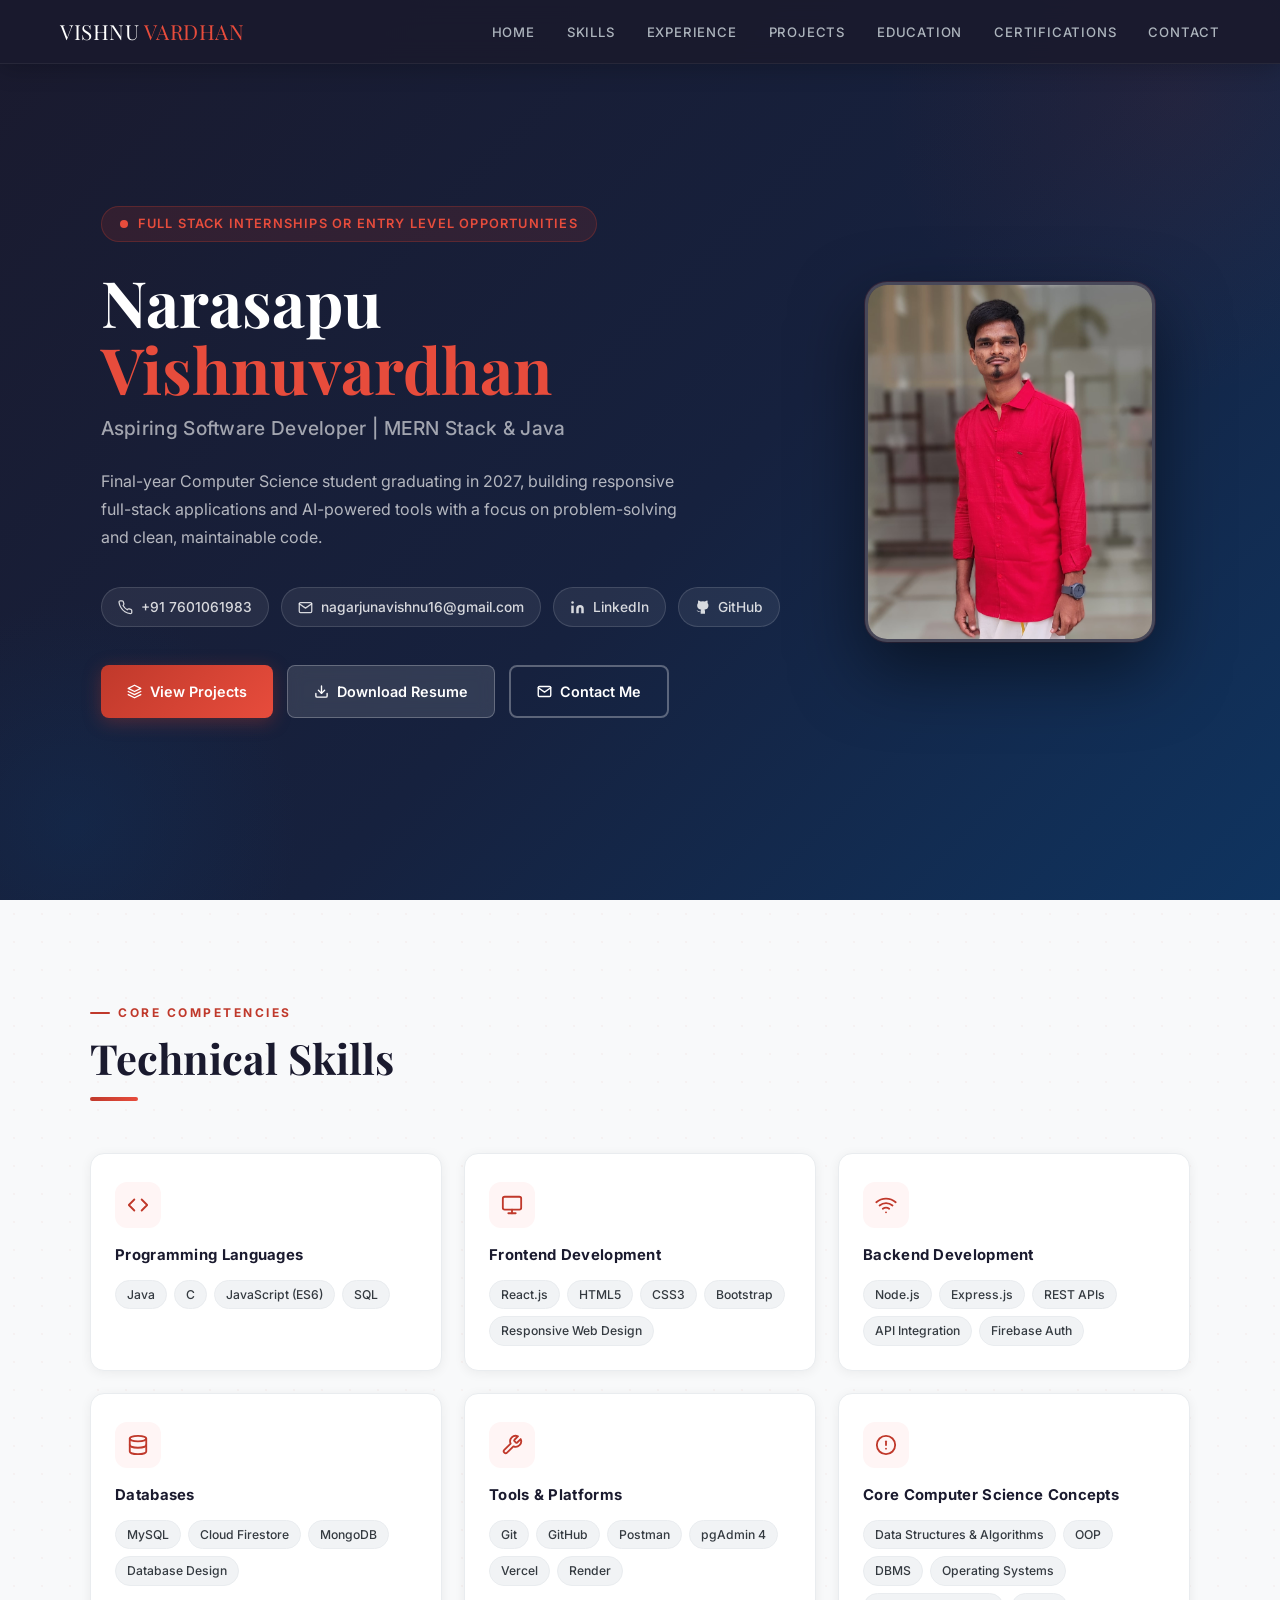
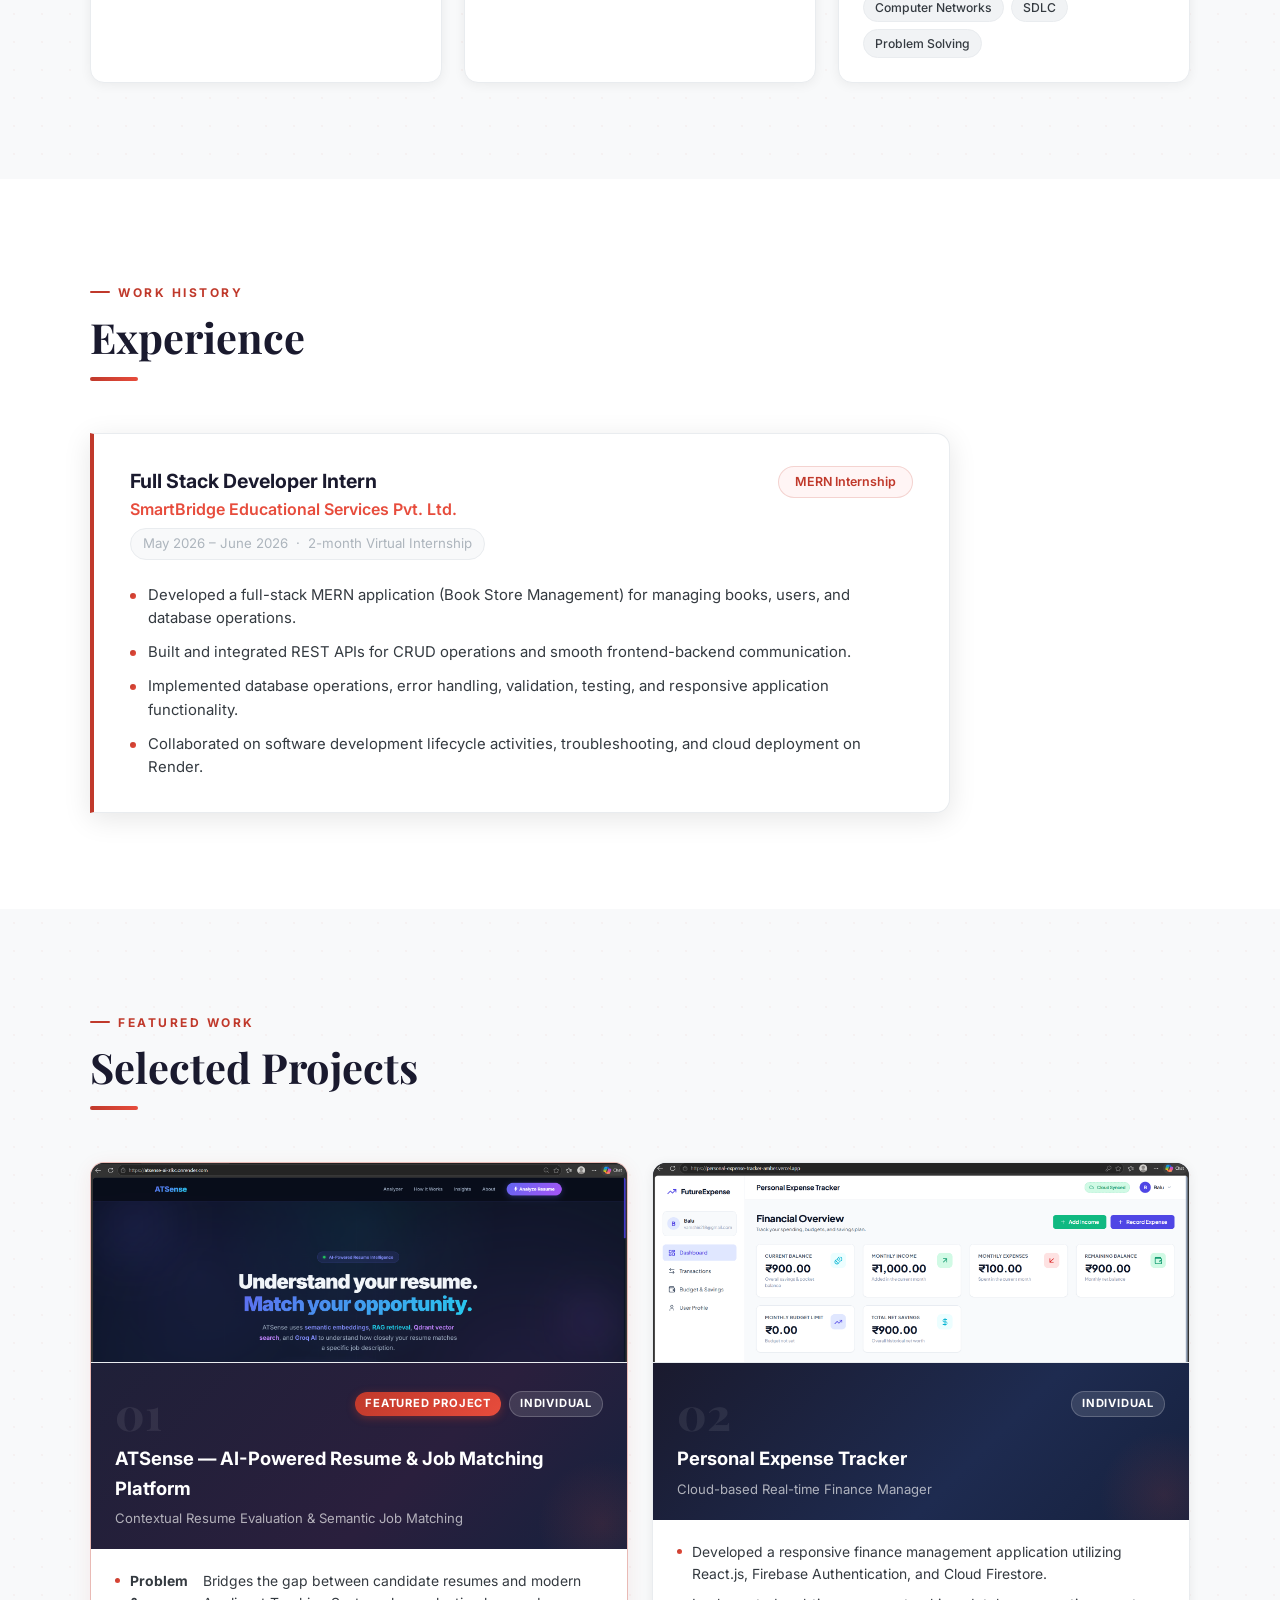
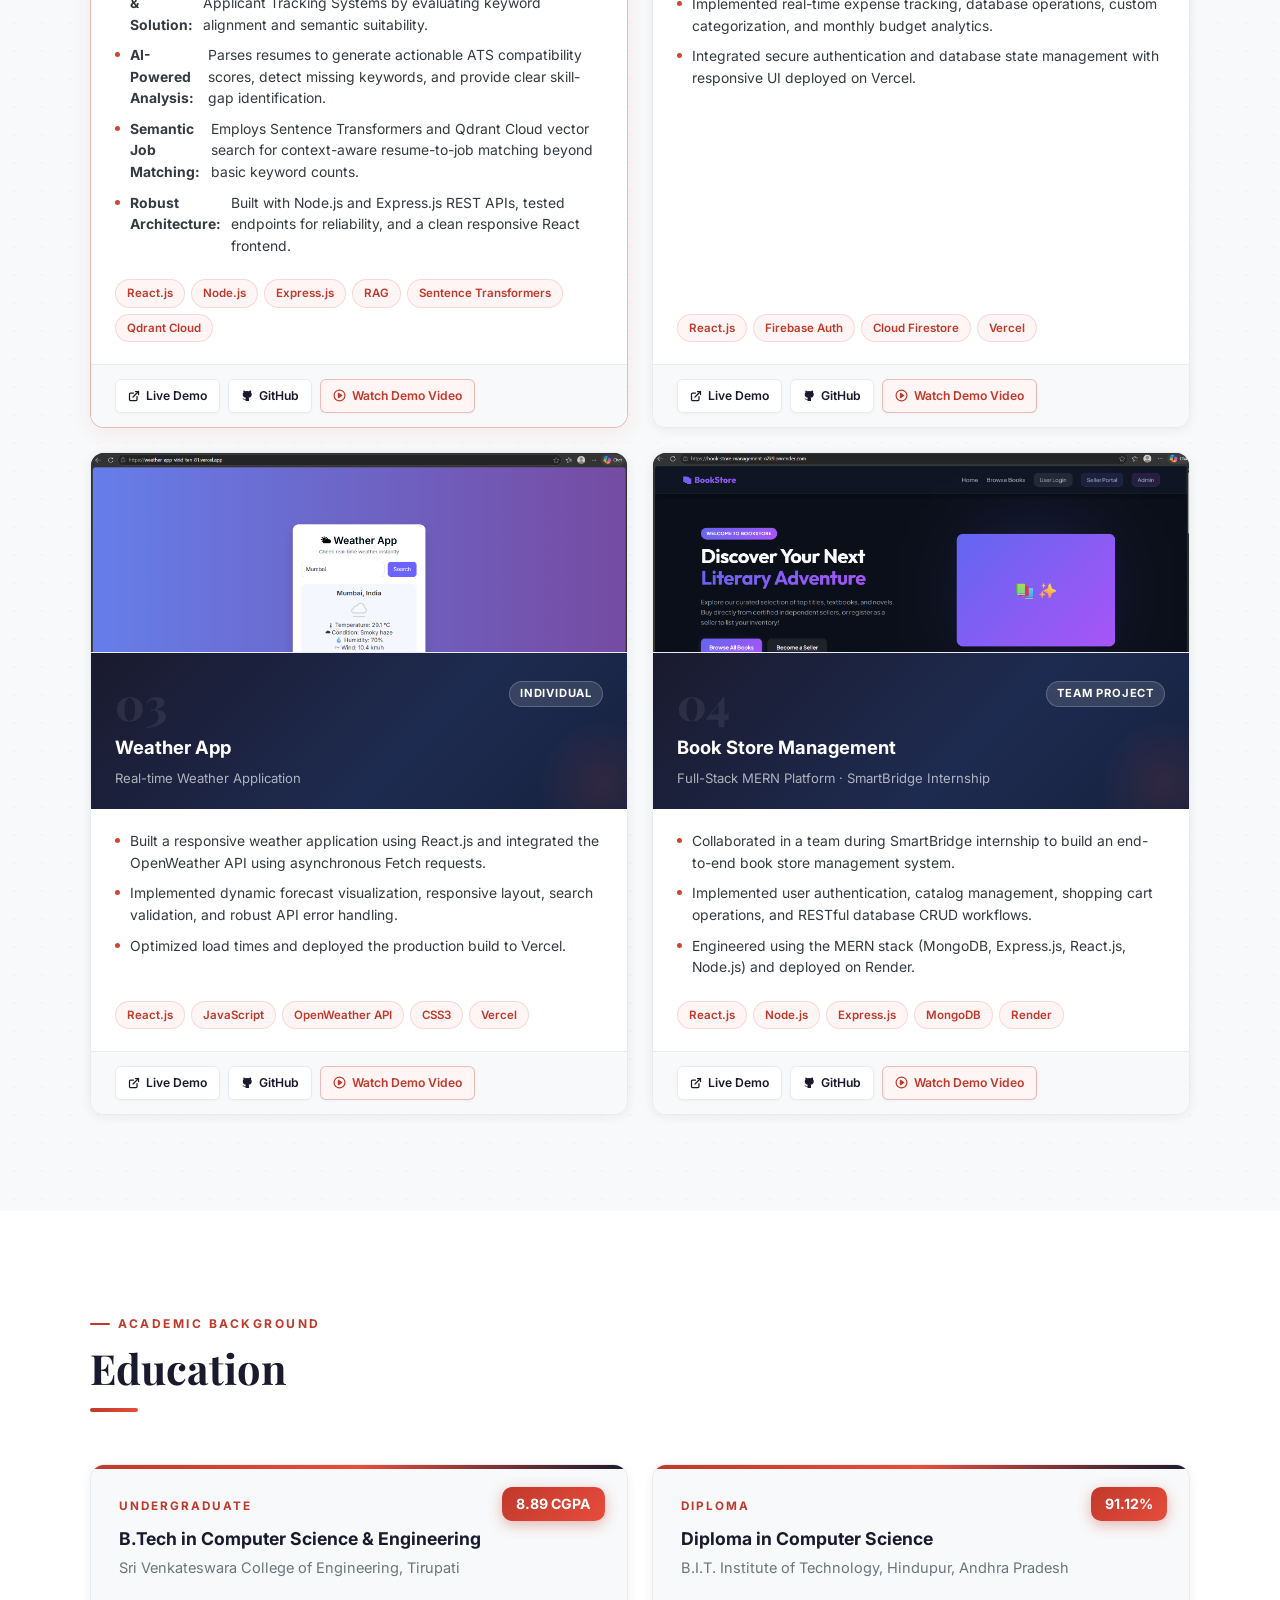
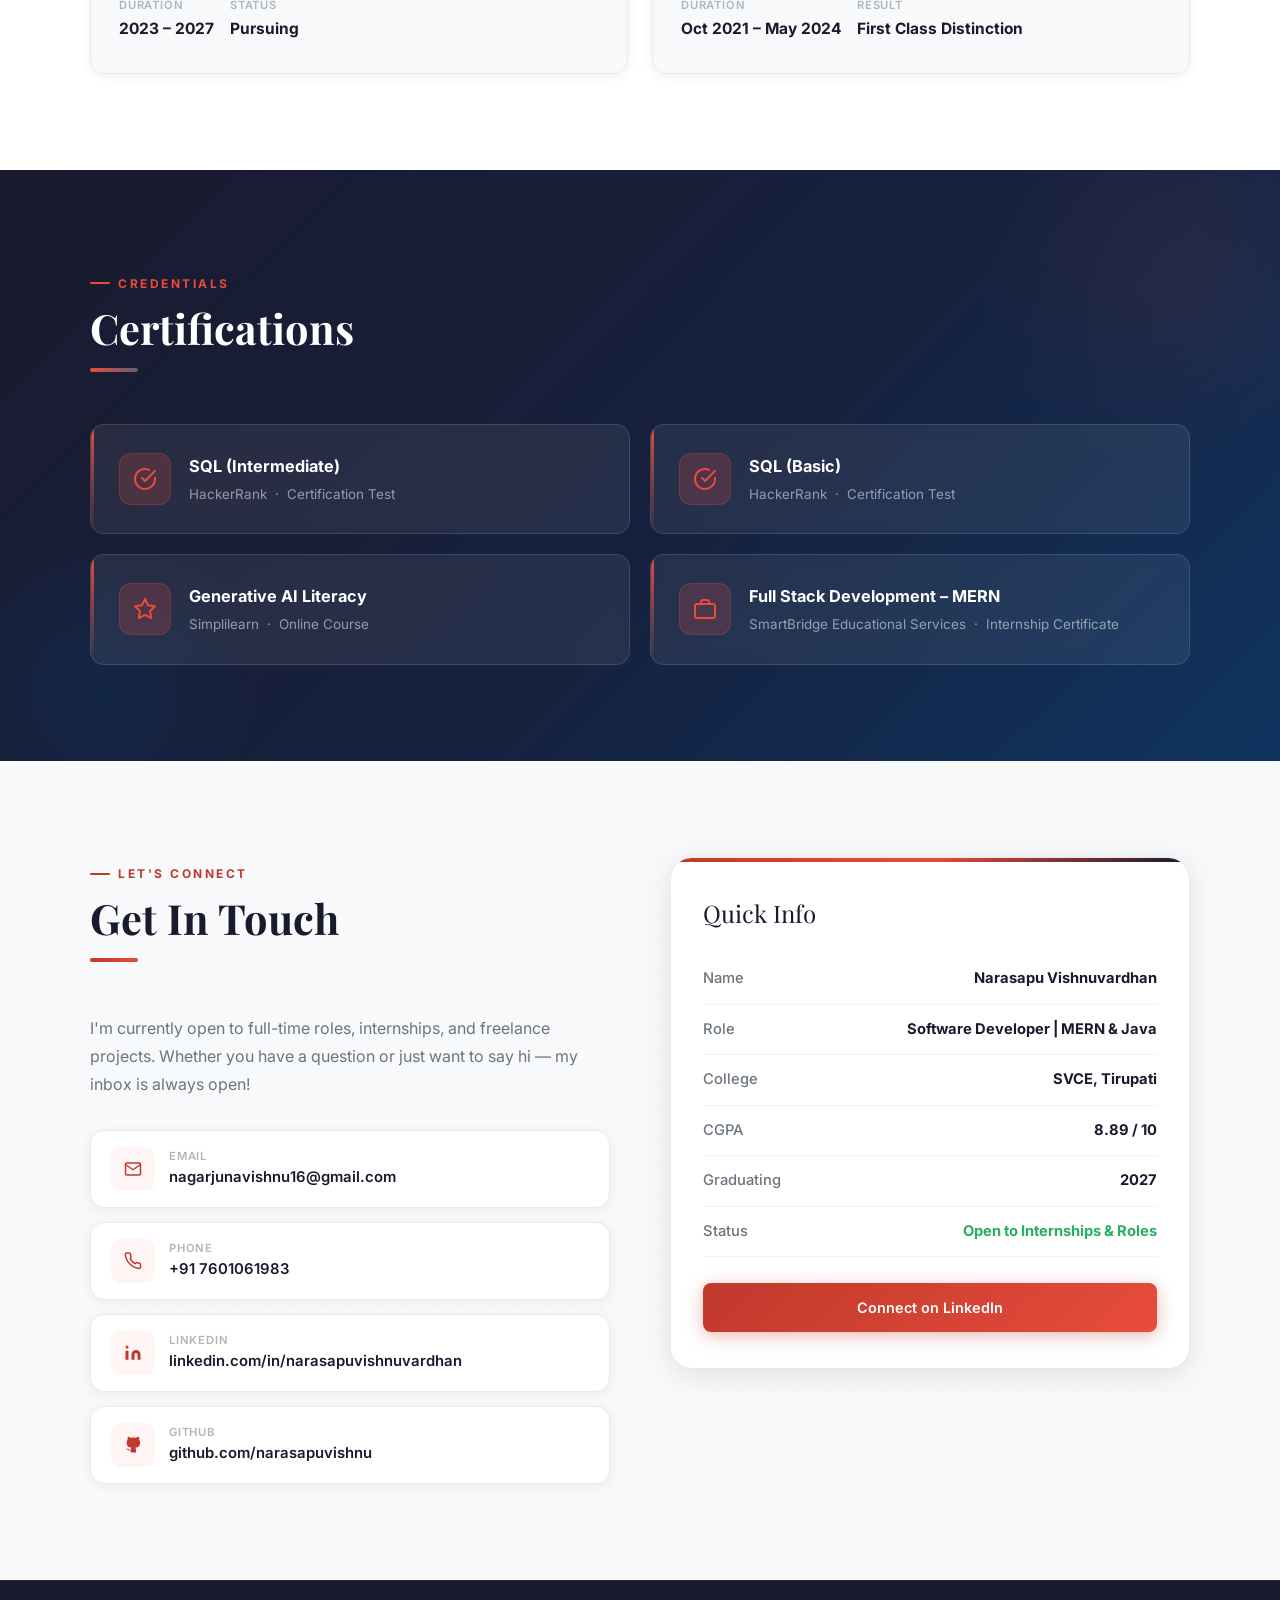
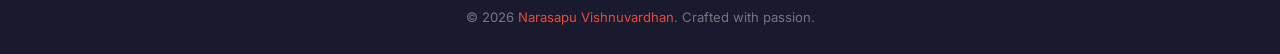
==== commit acf75e57: "Add project screenshots, Google Drive demo videos, Profile_img, and attach original Resume" ====
--- a/public/index.html
+++ b/public/index.html
@@ -34,7 +34,7 @@
       <div class="hero-text">
         <div class="hero-eyebrow">
           <span></span>
-          <p>Open to Software Development Internships &amp; Entry-Level Opportunities</p>
+          <p>Full stack Internships or Entry level opportunities</p>
         </div>
         <h1 class="hero-name">Narasapu<br><span>Vishnuvardhan</span></h1>
         <p class="hero-role">Aspiring Software Developer | MERN Stack &amp; Java</p>
@@ -83,7 +83,7 @@
             <svg width="15" height="15" viewBox="0 0 24 24" fill="none" stroke="currentColor" stroke-width="2.2" stroke-linecap="round" stroke-linejoin="round"><polygon points="12 2 2 7 12 12 22 7 12 2"/><polyline points="2 17 12 22 22 17"/><polyline points="2 12 12 17 22 12"/></svg>
             View Projects
           </a>
-          <a href="Narasapu_Vishnuvardhan_Resume.pdf" download="Narasapu_Vishnuvardhan_Resume.pdf" class="btn-secondary" id="hero-resume-btn" target="_blank">
+          <a href="Resume/VISHNU%20VARDHAN.pdf" download="VISHNU VARDHAN.pdf" class="btn-secondary" id="hero-resume-btn" target="_blank">
             <svg width="15" height="15" viewBox="0 0 24 24" fill="none" stroke="currentColor" stroke-width="2.2" stroke-linecap="round" stroke-linejoin="round"><path d="M21 15v4a2 2 0 0 1-2 2H5a2 2 0 0 1-2-2v-4"/><polyline points="7 10 12 15 17 10"/><line x1="12" y1="15" x2="12" y2="3"/></svg>
             Download Resume
           </a>
@@ -96,7 +96,7 @@
 
       <div class="hero-photo-wrap">
         <div class="hero-photo-frame">
-          <img src="./images/profile.jpg" alt="Narasapu Vishnuvardhan – Software Developer">
+          <img src="Profile_img/Profile.jpg" alt="Narasapu Vishnuvardhan – Software Developer">
         </div>
       </div>
     </div>
@@ -266,6 +266,9 @@
 
         <!-- ATSense — AI-Powered Resume & Job Matching Platform -->
         <div class="project-card project-featured" id="project-atsense">
+          <div class="project-image-wrap">
+            <img src="Project_images/Atsense.png" alt="ATSense AI-Powered Resume and Job Matching Platform Screenshot" loading="lazy">
+          </div>
           <div class="project-card-top">
             <div class="project-header-row">
               <div class="project-number">01</div>
@@ -276,26 +279,6 @@
             </div>
             <div class="project-name">ATSense — AI-Powered Resume &amp; Job Matching Platform</div>
             <div class="project-sub">Contextual Resume Evaluation &amp; Semantic Job Matching</div>
-            <div class="project-links">
-              <a href="https://atsense-ai-zlkc.onrender.com/" target="_blank" rel="noopener"
-                class="project-link-btn" id="atsense-live">
-                <svg width="11" height="11" viewBox="0 0 24 24" fill="none" stroke="currentColor" stroke-width="2.5"
-                  stroke-linecap="round" stroke-linejoin="round">
-                  <path d="M18 13v6a2 2 0 0 1-2 2H5a2 2 0 0 1-2-2V8a2 2 0 0 1 2-2h6" />
-                  <polyline points="15 3 21 3 21 9" />
-                  <line x1="10" y1="14" x2="21" y2="3" />
-                </svg>
-                Live Demo
-              </a>
-              <a href="https://github.com/narasapuvishnu/ATSense" target="_blank" rel="noopener"
-                class="project-link-btn" id="atsense-github">
-                <svg width="11" height="11" viewBox="0 0 24 24" fill="currentColor">
-                  <path
-                    d="M9 19c-5 1.5-5-2.5-7-3m14 6v-3.87a3.37 3.37 0 0 0-.94-2.61c3.14-.35 6.44-1.54 6.44-7A5.44 5.44 0 0 0 20 4.77 5.07 5.07 0 0 0 19.91 1S18.73.65 16 2.48a13.38 13.38 0 0 0-7 0C6.27.65 5.09 1 5.09 1A5.07 5.07 0 0 0 5 4.77a5.44 5.44 0 0 0-1.5 3.78c0 5.42 3.3 6.61 6.44 7A3.37 3.37 0 0 0 9 18.13V22" />
-                </svg>
-                GitHub
-              </a>
-            </div>
           </div>
           <div class="project-body">
             <ul class="project-bullets">
@@ -313,10 +296,42 @@
             <span class="tech-tag">Sentence Transformers</span>
             <span class="tech-tag">Qdrant Cloud</span>
           </div>
+          <div class="project-links">
+            <a href="https://atsense-ai-zlkc.onrender.com/" target="_blank" rel="noopener"
+              class="project-link-btn" id="atsense-live">
+              <svg width="12" height="12" viewBox="0 0 24 24" fill="none" stroke="currentColor" stroke-width="2.5"
+                stroke-linecap="round" stroke-linejoin="round">
+                <path d="M18 13v6a2 2 0 0 1-2 2H5a2 2 0 0 1-2-2V8a2 2 0 0 1 2-2h6" />
+                <polyline points="15 3 21 3 21 9" />
+                <line x1="10" y1="14" x2="21" y2="3" />
+              </svg>
+              Live Demo
+            </a>
+            <a href="https://github.com/narasapuvishnu/ATSense" target="_blank" rel="noopener"
+              class="project-link-btn" id="atsense-github">
+              <svg width="12" height="12" viewBox="0 0 24 24" fill="currentColor">
+                <path
+                  d="M9 19c-5 1.5-5-2.5-7-3m14 6v-3.87a3.37 3.37 0 0 0-.94-2.61c3.14-.35 6.44-1.54 6.44-7A5.44 5.44 0 0 0 20 4.77 5.07 5.07 0 0 0 19.91 1S18.73.65 16 2.48a13.38 13.38 0 0 0-7 0C6.27.65 5.09 1 5.09 1A5.07 5.07 0 0 0 5 4.77a5.44 5.44 0 0 0-1.5 3.78c0 5.42 3.3 6.61 6.44 7A3.37 3.37 0 0 0 9 18.13V22" />
+              </svg>
+              GitHub
+            </a>
+            <a href="https://drive.google.com/file/d/1gM4JbwYvq3iQCa-uj3TqAAAPOxRwSJTM/view?usp=sharing" target="_blank" rel="noopener"
+              class="project-link-btn btn-video" id="atsense-video">
+              <svg width="13" height="13" viewBox="0 0 24 24" fill="none" stroke="currentColor" stroke-width="2.2"
+                stroke-linecap="round" stroke-linejoin="round">
+                <circle cx="12" cy="12" r="10" />
+                <polygon points="10 8 16 12 10 16 10 8" fill="currentColor" />
+              </svg>
+              Watch Demo Video
+            </a>
+          </div>
         </div>
 
         <!-- Expense Tracker -->
         <div class="project-card" id="project-expense">
+          <div class="project-image-wrap">
+            <img src="Project_images/Personal_Expense_Tracker.png" alt="Personal Expense Tracker Screenshot" loading="lazy">
+          </div>
           <div class="project-card-top">
             <div class="project-header-row">
               <div class="project-number">02</div>
@@ -326,26 +341,6 @@
             </div>
             <div class="project-name">Personal Expense Tracker</div>
             <div class="project-sub">Cloud-based Real-time Finance Manager</div>
-            <div class="project-links">
-              <a href="https://personal-expense-tracker-amber.vercel.app" target="_blank" rel="noopener"
-                class="project-link-btn" id="expense-live">
-                <svg width="11" height="11" viewBox="0 0 24 24" fill="none" stroke="currentColor" stroke-width="2.5"
-                  stroke-linecap="round" stroke-linejoin="round">
-                  <path d="M18 13v6a2 2 0 0 1-2 2H5a2 2 0 0 1-2-2V8a2 2 0 0 1 2-2h6" />
-                  <polyline points="15 3 21 3 21 9" />
-                  <line x1="10" y1="14" x2="21" y2="3" />
-                </svg>
-                Live Demo
-              </a>
-              <a href="https://github.com/narasapuvishnu/Personal-Expense-Tracker.git" target="_blank" rel="noopener"
-                class="project-link-btn" id="expense-github">
-                <svg width="11" height="11" viewBox="0 0 24 24" fill="currentColor">
-                  <path
-                    d="M9 19c-5 1.5-5-2.5-7-3m14 6v-3.87a3.37 3.37 0 0 0-.94-2.61c3.14-.35 6.44-1.54 6.44-7A5.44 5.44 0 0 0 20 4.77 5.07 5.07 0 0 0 19.91 1S18.73.65 16 2.48a13.38 13.38 0 0 0-7 0C6.27.65 5.09 1 5.09 1A5.07 5.07 0 0 0 5 4.77a5.44 5.44 0 0 0-1.5 3.78c0 5.42 3.3 6.61 6.44 7A3.37 3.37 0 0 0 9 18.13V22" />
-                </svg>
-                GitHub
-              </a>
-            </div>
           </div>
           <div class="project-body">
             <ul class="project-bullets">
@@ -360,10 +355,42 @@
             <span class="tech-tag">Cloud Firestore</span>
             <span class="tech-tag">Vercel</span>
           </div>
+          <div class="project-links">
+            <a href="https://personal-expense-tracker-amber.vercel.app" target="_blank" rel="noopener"
+              class="project-link-btn" id="expense-live">
+              <svg width="12" height="12" viewBox="0 0 24 24" fill="none" stroke="currentColor" stroke-width="2.5"
+                stroke-linecap="round" stroke-linejoin="round">
+                <path d="M18 13v6a2 2 0 0 1-2 2H5a2 2 0 0 1-2-2V8a2 2 0 0 1 2-2h6" />
+                <polyline points="15 3 21 3 21 9" />
+                <line x1="10" y1="14" x2="21" y2="3" />
+              </svg>
+              Live Demo
+            </a>
+            <a href="https://github.com/narasapuvishnu/Personal-Expense-Tracker.git" target="_blank" rel="noopener"
+              class="project-link-btn" id="expense-github">
+              <svg width="12" height="12" viewBox="0 0 24 24" fill="currentColor">
+                <path
+                  d="M9 19c-5 1.5-5-2.5-7-3m14 6v-3.87a3.37 3.37 0 0 0-.94-2.61c3.14-.35 6.44-1.54 6.44-7A5.44 5.44 0 0 0 20 4.77 5.07 5.07 0 0 0 19.91 1S18.73.65 16 2.48a13.38 13.38 0 0 0-7 0C6.27.65 5.09 1 5.09 1A5.07 5.07 0 0 0 5 4.77a5.44 5.44 0 0 0-1.5 3.78c0 5.42 3.3 6.61 6.44 7A3.37 3.37 0 0 0 9 18.13V22" />
+              </svg>
+              GitHub
+            </a>
+            <a href="https://drive.google.com/file/d/1FWwhwyDRwki1VRBOak1wNrVJrwC28Ki_/view?usp=sharing" target="_blank" rel="noopener"
+              class="project-link-btn btn-video" id="expense-video">
+              <svg width="13" height="13" viewBox="0 0 24 24" fill="none" stroke="currentColor" stroke-width="2.2"
+                stroke-linecap="round" stroke-linejoin="round">
+                <circle cx="12" cy="12" r="10" />
+                <polygon points="10 8 16 12 10 16 10 8" fill="currentColor" />
+              </svg>
+              Watch Demo Video
+            </a>
+          </div>
         </div>
 
         <!-- Weather App -->
         <div class="project-card" id="project-weather">
+          <div class="project-image-wrap">
+            <img src="Project_images/Weather_app.png" alt="Weather App Screenshot" loading="lazy">
+          </div>
           <div class="project-card-top">
             <div class="project-header-row">
               <div class="project-number">03</div>
@@ -373,26 +400,6 @@
             </div>
             <div class="project-name">Weather App</div>
             <div class="project-sub">Real-time Weather Application</div>
-            <div class="project-links">
-              <a href="https://weather-app-virid-ten-81.vercel.app/" target="_blank" rel="noopener"
-                class="project-link-btn" id="weather-live">
-                <svg width="11" height="11" viewBox="0 0 24 24" fill="none" stroke="currentColor" stroke-width="2.5"
-                  stroke-linecap="round" stroke-linejoin="round">
-                  <path d="M18 13v6a2 2 0 0 1-2 2H5a2 2 0 0 1-2-2V8a2 2 0 0 1 2-2h6" />
-                  <polyline points="15 3 21 3 21 9" />
-                  <line x1="10" y1="14" x2="21" y2="3" />
-                </svg>
-                Live Demo
-              </a>
-              <a href="https://github.com/narasapuvishnu/Weather-app.git" target="_blank" rel="noopener"
-                class="project-link-btn" id="weather-github">
-                <svg width="11" height="11" viewBox="0 0 24 24" fill="currentColor">
-                  <path
-                    d="M9 19c-5 1.5-5-2.5-7-3m14 6v-3.87a3.37 3.37 0 0 0-.94-2.61c3.14-.35 6.44-1.54 6.44-7A5.44 5.44 0 0 0 20 4.77 5.07 5.07 0 0 0 19.91 1S18.73.65 16 2.48a13.38 13.38 0 0 0-7 0C6.27.65 5.09 1 5.09 1A5.07 5.07 0 0 0 5 4.77a5.44 5.44 0 0 0-1.5 3.78c0 5.42 3.3 6.61 6.44 7A3.37 3.37 0 0 0 9 18.13V22" />
-                </svg>
-                GitHub
-              </a>
-            </div>
           </div>
           <div class="project-body">
             <ul class="project-bullets">
@@ -408,10 +415,42 @@
             <span class="tech-tag">CSS3</span>
             <span class="tech-tag">Vercel</span>
           </div>
+          <div class="project-links">
+            <a href="https://weather-app-virid-ten-81.vercel.app/" target="_blank" rel="noopener"
+              class="project-link-btn" id="weather-live">
+              <svg width="12" height="12" viewBox="0 0 24 24" fill="none" stroke="currentColor" stroke-width="2.5"
+                stroke-linecap="round" stroke-linejoin="round">
+                <path d="M18 13v6a2 2 0 0 1-2 2H5a2 2 0 0 1-2-2V8a2 2 0 0 1 2-2h6" />
+                <polyline points="15 3 21 3 21 9" />
+                <line x1="10" y1="14" x2="21" y2="3" />
+              </svg>
+              Live Demo
+            </a>
+            <a href="https://github.com/narasapuvishnu/Weather-app.git" target="_blank" rel="noopener"
+              class="project-link-btn" id="weather-github">
+              <svg width="12" height="12" viewBox="0 0 24 24" fill="currentColor">
+                <path
+                  d="M9 19c-5 1.5-5-2.5-7-3m14 6v-3.87a3.37 3.37 0 0 0-.94-2.61c3.14-.35 6.44-1.54 6.44-7A5.44 5.44 0 0 0 20 4.77 5.07 5.07 0 0 0 19.91 1S18.73.65 16 2.48a13.38 13.38 0 0 0-7 0C6.27.65 5.09 1 5.09 1A5.07 5.07 0 0 0 5 4.77a5.44 5.44 0 0 0-1.5 3.78c0 5.42 3.3 6.61 6.44 7A3.37 3.37 0 0 0 9 18.13V22" />
+              </svg>
+              GitHub
+            </a>
+            <a href="https://drive.google.com/file/d/1WIJvR72MmsRa4_OFz25rbbz9x8k9_pV9/view?usp=sharing" target="_blank" rel="noopener"
+              class="project-link-btn btn-video" id="weather-video">
+              <svg width="13" height="13" viewBox="0 0 24 24" fill="none" stroke="currentColor" stroke-width="2.2"
+                stroke-linecap="round" stroke-linejoin="round">
+                <circle cx="12" cy="12" r="10" />
+                <polygon points="10 8 16 12 10 16 10 8" fill="currentColor" />
+              </svg>
+              Watch Demo Video
+            </a>
+          </div>
         </div>
 
         <!-- Book Store Management -->
         <div class="project-card" id="project-bookstore">
+          <div class="project-image-wrap">
+            <img src="Project_images/Book_Store_Mgnt.png" alt="Book Store Management System Screenshot" loading="lazy">
+          </div>
           <div class="project-card-top">
             <div class="project-header-row">
               <div class="project-number">04</div>
@@ -421,26 +460,6 @@
             </div>
             <div class="project-name">Book Store Management</div>
             <div class="project-sub">Full-Stack MERN Platform · SmartBridge Internship</div>
-            <div class="project-links">
-              <a href="https://book-store-management-o2k9.onrender.com/" target="_blank" rel="noopener"
-                class="project-link-btn" id="bookstore-live">
-                <svg width="11" height="11" viewBox="0 0 24 24" fill="none" stroke="currentColor" stroke-width="2.5"
-                  stroke-linecap="round" stroke-linejoin="round">
-                  <path d="M18 13v6a2 2 0 0 1-2 2H5a2 2 0 0 1-2-2V8a2 2 0 0 1 2-2h6" />
-                  <polyline points="15 3 21 3 21 9" />
-                  <line x1="10" y1="14" x2="21" y2="3" />
-                </svg>
-                Live Demo
-              </a>
-              <a href="https://github.com/narasapuvishnu/Book_Store_Management.git" target="_blank" rel="noopener"
-                class="project-link-btn" id="bookstore-github">
-                <svg width="11" height="11" viewBox="0 0 24 24" fill="currentColor">
-                  <path
-                    d="M9 19c-5 1.5-5-2.5-7-3m14 6v-3.87a3.37 3.37 0 0 0-.94-2.61c3.14-.35 6.44-1.54 6.44-7A5.44 5.44 0 0 0 20 4.77 5.07 5.07 0 0 0 19.91 1S18.73.65 16 2.48a13.38 13.38 0 0 0-7 0C6.27.65 5.09 1 5.09 1A5.07 5.07 0 0 0 5 4.77a5.44 5.44 0 0 0-1.5 3.78c0 5.42 3.3 6.61 6.44 7A3.37 3.37 0 0 0 9 18.13V22" />
-                </svg>
-                GitHub
-              </a>
-            </div>
           </div>
           <div class="project-body">
             <ul class="project-bullets">
@@ -455,6 +474,35 @@
             <span class="tech-tag">Express.js</span>
             <span class="tech-tag">MongoDB</span>
             <span class="tech-tag">Render</span>
+          </div>
+          <div class="project-links">
+            <a href="https://book-store-management-o2k9.onrender.com/" target="_blank" rel="noopener"
+              class="project-link-btn" id="bookstore-live">
+              <svg width="12" height="12" viewBox="0 0 24 24" fill="none" stroke="currentColor" stroke-width="2.5"
+                stroke-linecap="round" stroke-linejoin="round">
+                <path d="M18 13v6a2 2 0 0 1-2 2H5a2 2 0 0 1-2-2V8a2 2 0 0 1 2-2h6" />
+                <polyline points="15 3 21 3 21 9" />
+                <line x1="10" y1="14" x2="21" y2="3" />
+              </svg>
+              Live Demo
+            </a>
+            <a href="https://github.com/narasapuvishnu/Book_Store_Management.git" target="_blank" rel="noopener"
+              class="project-link-btn" id="bookstore-github">
+              <svg width="12" height="12" viewBox="0 0 24 24" fill="currentColor">
+                <path
+                  d="M9 19c-5 1.5-5-2.5-7-3m14 6v-3.87a3.37 3.37 0 0 0-.94-2.61c3.14-.35 6.44-1.54 6.44-7A5.44 5.44 0 0 0 20 4.77 5.07 5.07 0 0 0 19.91 1S18.73.65 16 2.48a13.38 13.38 0 0 0-7 0C6.27.65 5.09 1 5.09 1A5.07 5.07 0 0 0 5 4.77a5.44 5.44 0 0 0-1.5 3.78c0 5.42 3.3 6.61 6.44 7A3.37 3.37 0 0 0 9 18.13V22" />
+              </svg>
+              GitHub
+            </a>
+            <a href="https://drive.google.com/file/d/1hPFFM5b_XklqMvmjEWk3DleFVCVxnxyg/view?usp=sharing" target="_blank" rel="noopener"
+              class="project-link-btn btn-video" id="bookstore-video">
+              <svg width="13" height="13" viewBox="0 0 24 24" fill="none" stroke="currentColor" stroke-width="2.2"
+                stroke-linecap="round" stroke-linejoin="round">
+                <circle cx="12" cy="12" r="10" />
+                <polygon points="10 8 16 12 10 16 10 8" fill="currentColor" />
+              </svg>
+              Watch Demo Video
+            </a>
           </div>
         </div>
 
--- a/public/style.css
+++ b/public/style.css
@@ -617,6 +617,27 @@
   color: var(--white);
   box-shadow: 0 2px 8px rgba(192,57,43,0.4);
 }
+.project-top-content {
+  padding-right: 0;
+}
+.project-image-wrap {
+  position: relative;
+  width: 100%;
+  height: 200px;
+  background: #0f172a;
+  overflow: hidden;
+  border-bottom: 1px solid var(--gray-200);
+}
+.project-image-wrap img {
+  width: 100%;
+  height: 100%;
+  object-fit: cover;
+  object-position: top center;
+  transition: transform 0.4s ease;
+}
+.project-card:hover .project-image-wrap img {
+  transform: scale(1.03);
+}
 .project-card-top::after {
   content: '';
   position: absolute;
@@ -642,28 +663,45 @@
 .project-sub { font-size: 0.82rem; color: rgba(255,255,255,0.65); line-height: 1.4; }
 .project-links {
   display: flex;
+  flex-wrap: wrap;
   gap: 8px;
-  position: absolute;
-  top: 18px; right: 18px;
-  z-index: 2;
+  padding: 14px 24px;
+  background: var(--gray-50);
+  border-top: 1px solid var(--gray-200);
 }
 .project-link-btn {
-  display: flex;
-  align-items: center;
-  gap: 5px;
-  background: rgba(255,255,255,0.1);
-  border: 1px solid rgba(255,255,255,0.18);
+  display: inline-flex;
+  align-items: center;
+  gap: 6px;
+  background: var(--white);
+  border: 1px solid var(--gray-200);
   border-radius: 6px;
-  padding: 5px 12px;
-  color: var(--white);
-  font-size: 0.74rem;
+  padding: 6px 12px;
+  color: var(--primary);
+  font-size: 0.76rem;
   font-weight: 600;
   transition: all 0.2s ease;
+  box-shadow: 0 1px 3px rgba(0,0,0,0.04);
 }
 .project-link-btn:hover {
   background: var(--accent);
   border-color: var(--accent);
-  transform: scale(1.05);
+  color: var(--white);
+  transform: translateY(-1px);
+  box-shadow: 0 3px 8px rgba(192,57,43,0.25);
+}
+.project-link-btn.btn-video {
+  color: var(--accent);
+  border-color: rgba(192,57,43,0.3);
+  background: var(--soft-red);
+}
+.project-link-btn.btn-video:hover {
+  background: var(--accent);
+  border-color: var(--accent);
+  color: var(--white);
+}
+.project-link-btn svg {
+  flex-shrink: 0;
 }
 .project-body { padding: 22px 24px; flex: 1; }
 .project-bullets { list-style: none; display: flex; flex-direction: column; gap: 9px; }
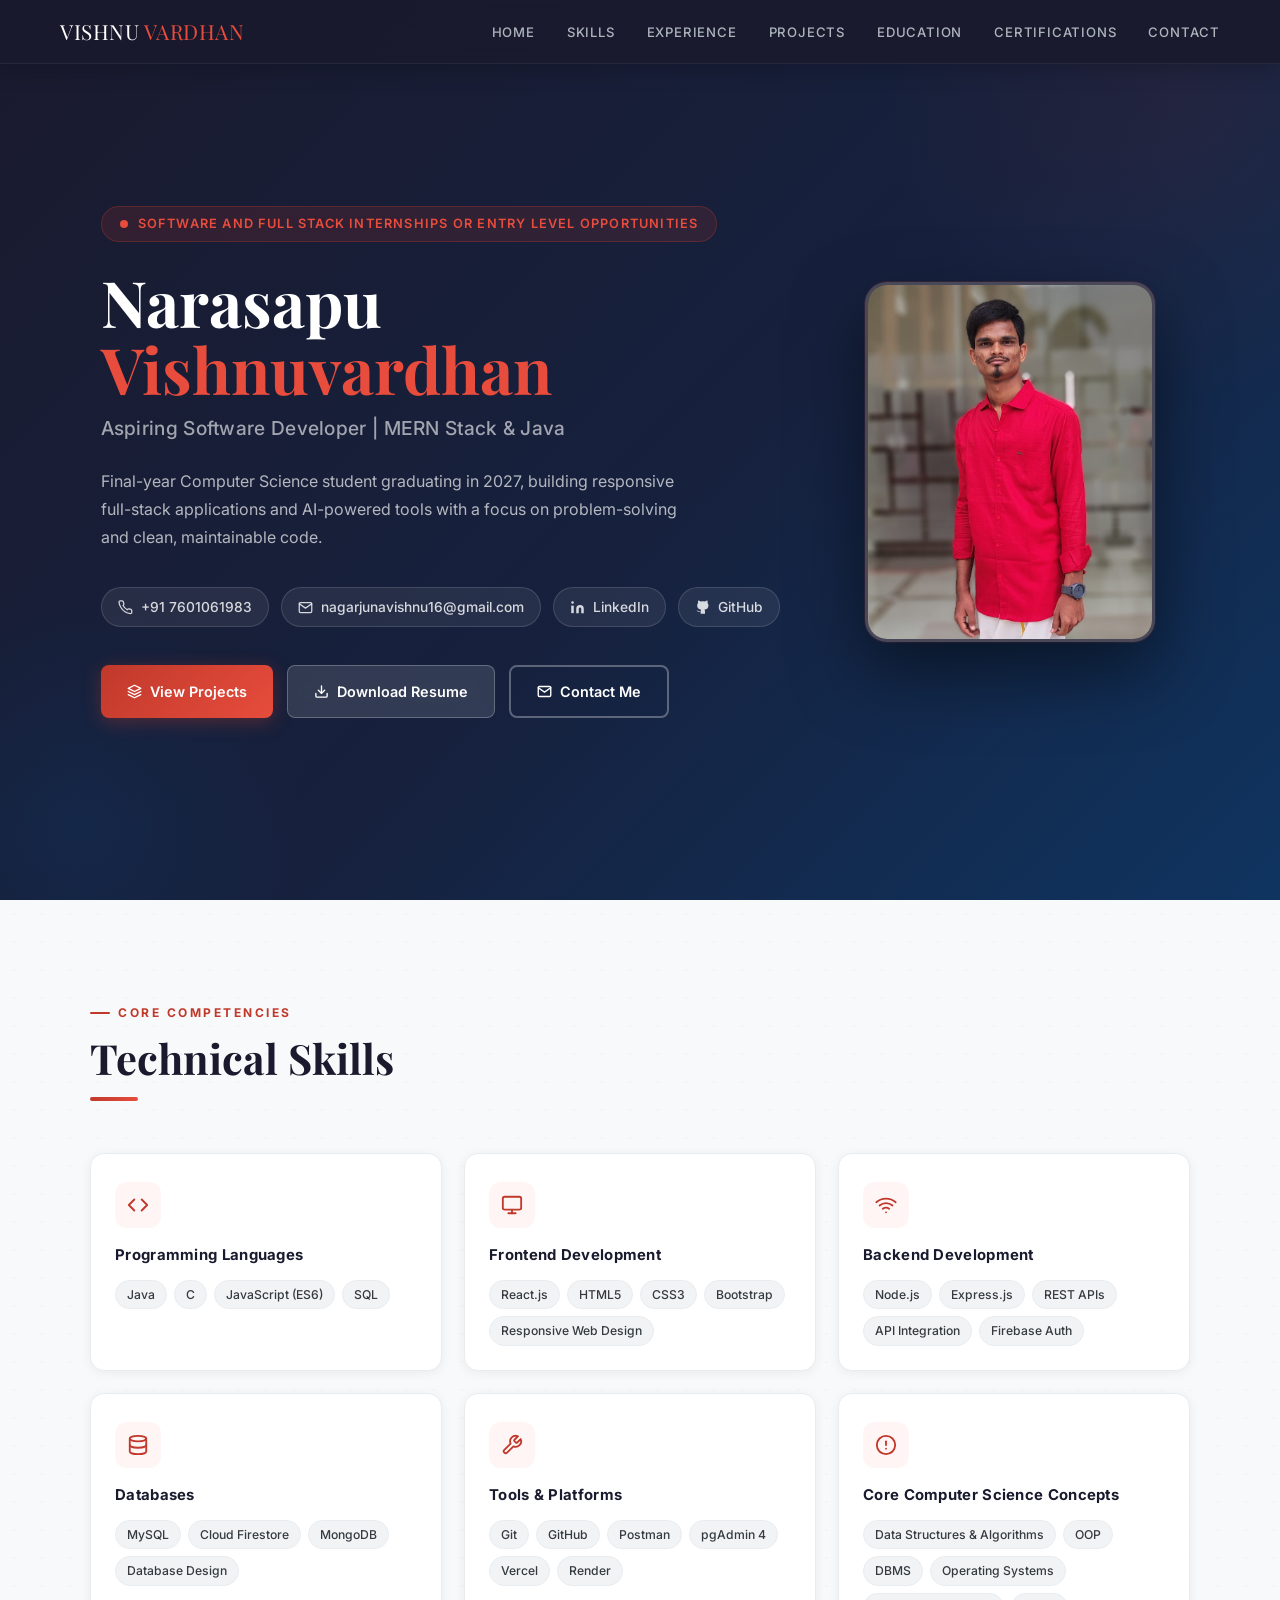
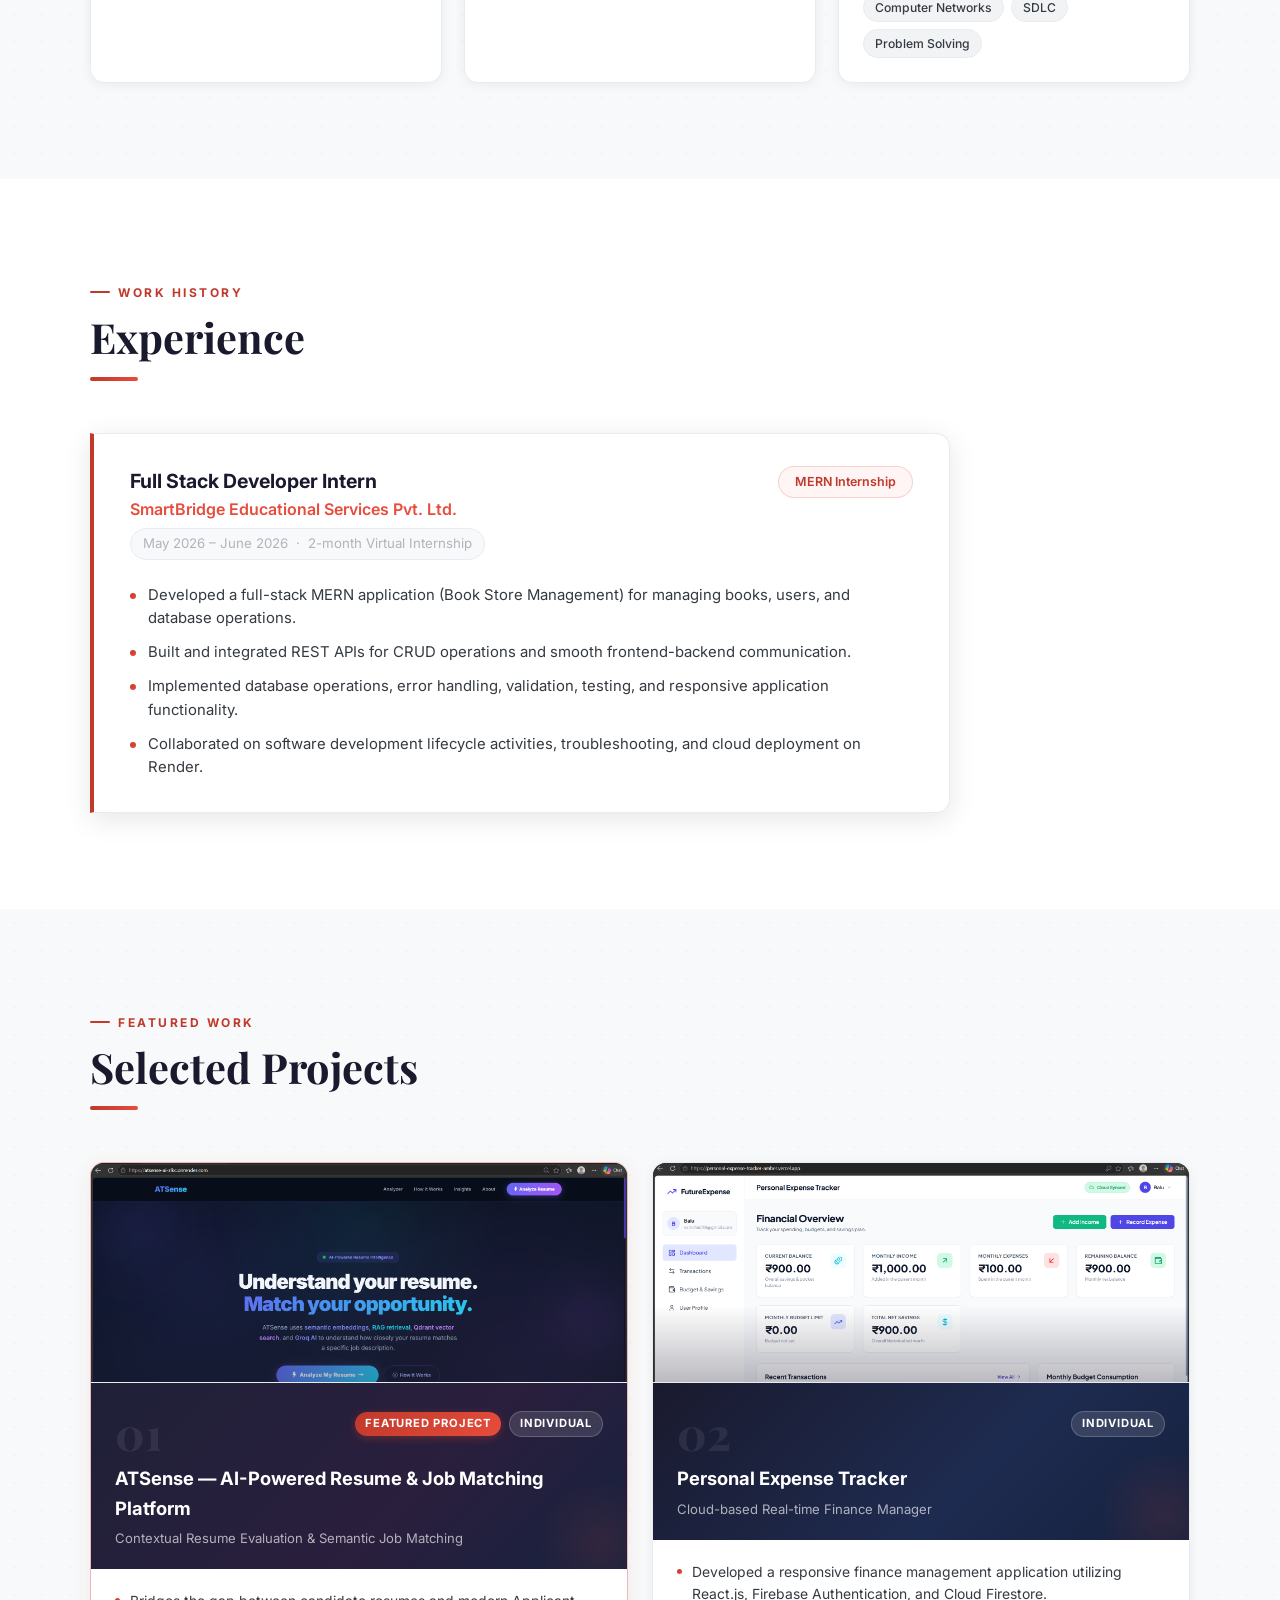
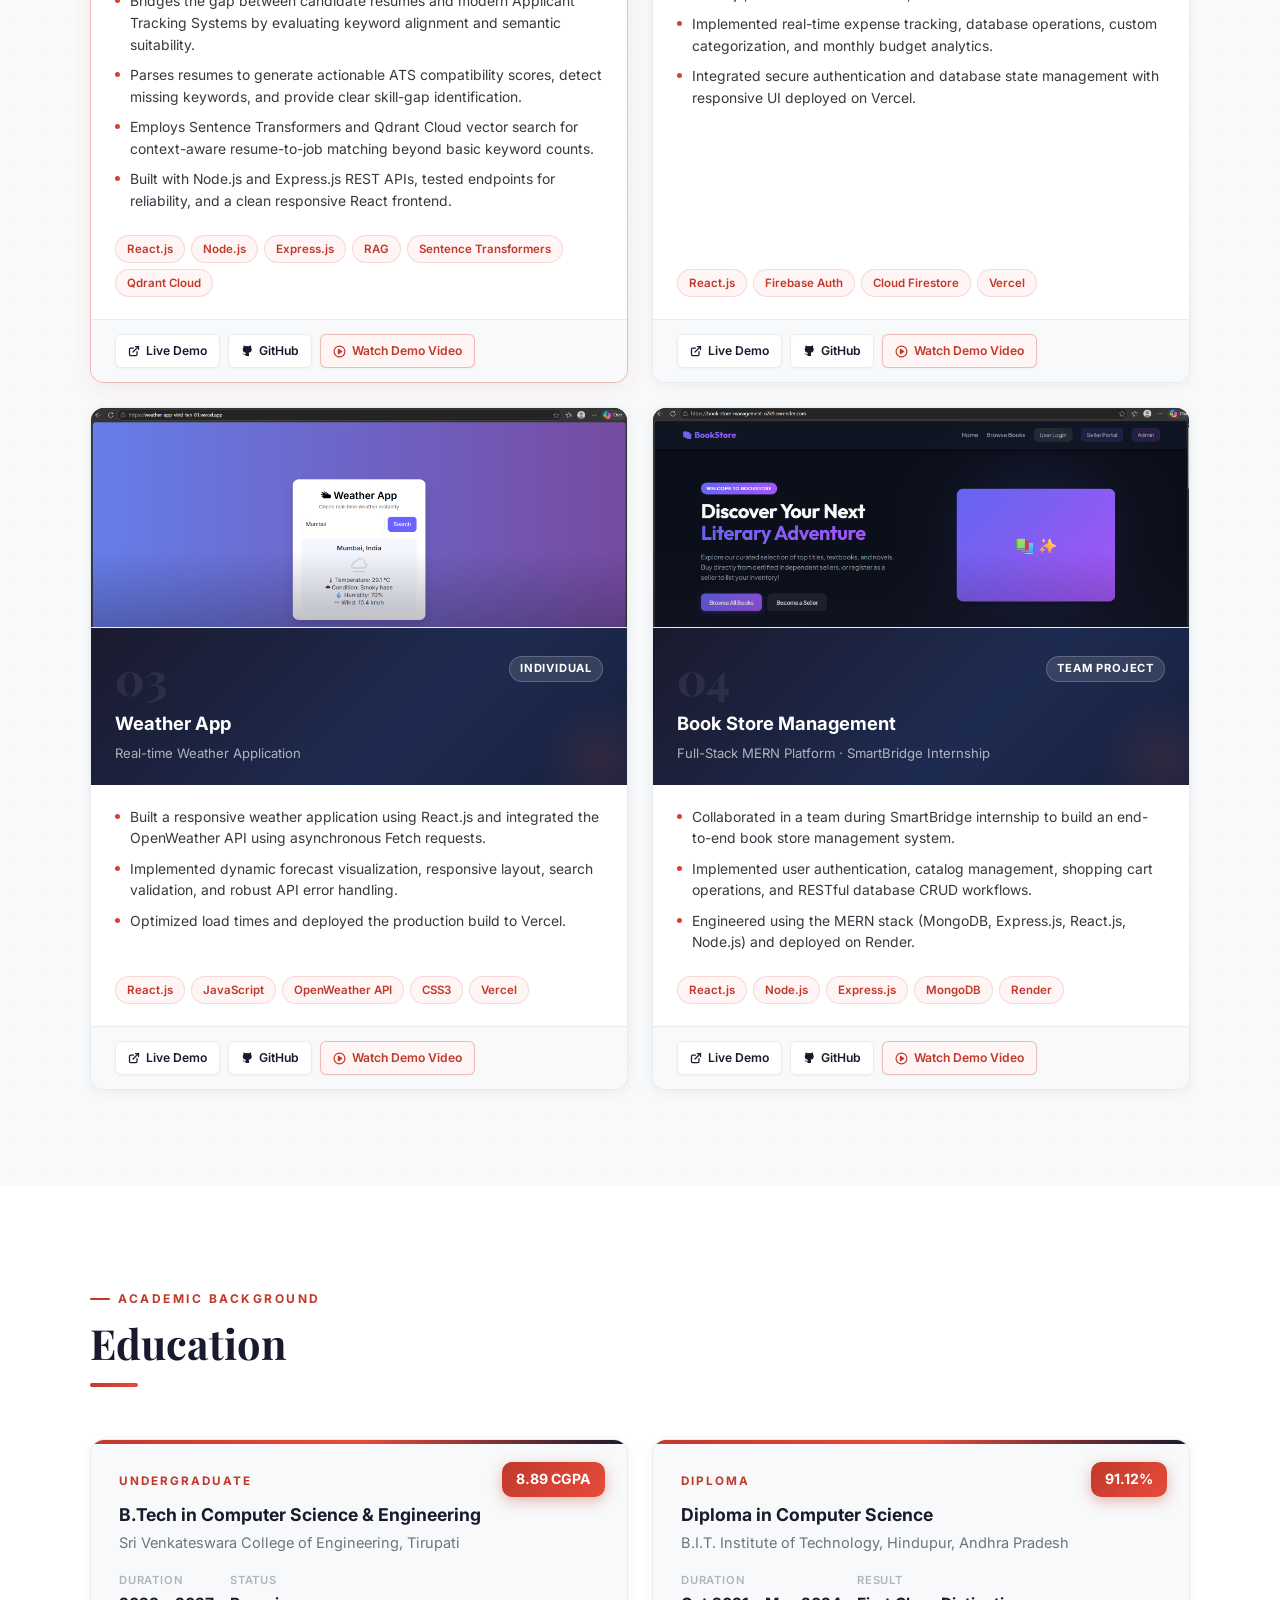
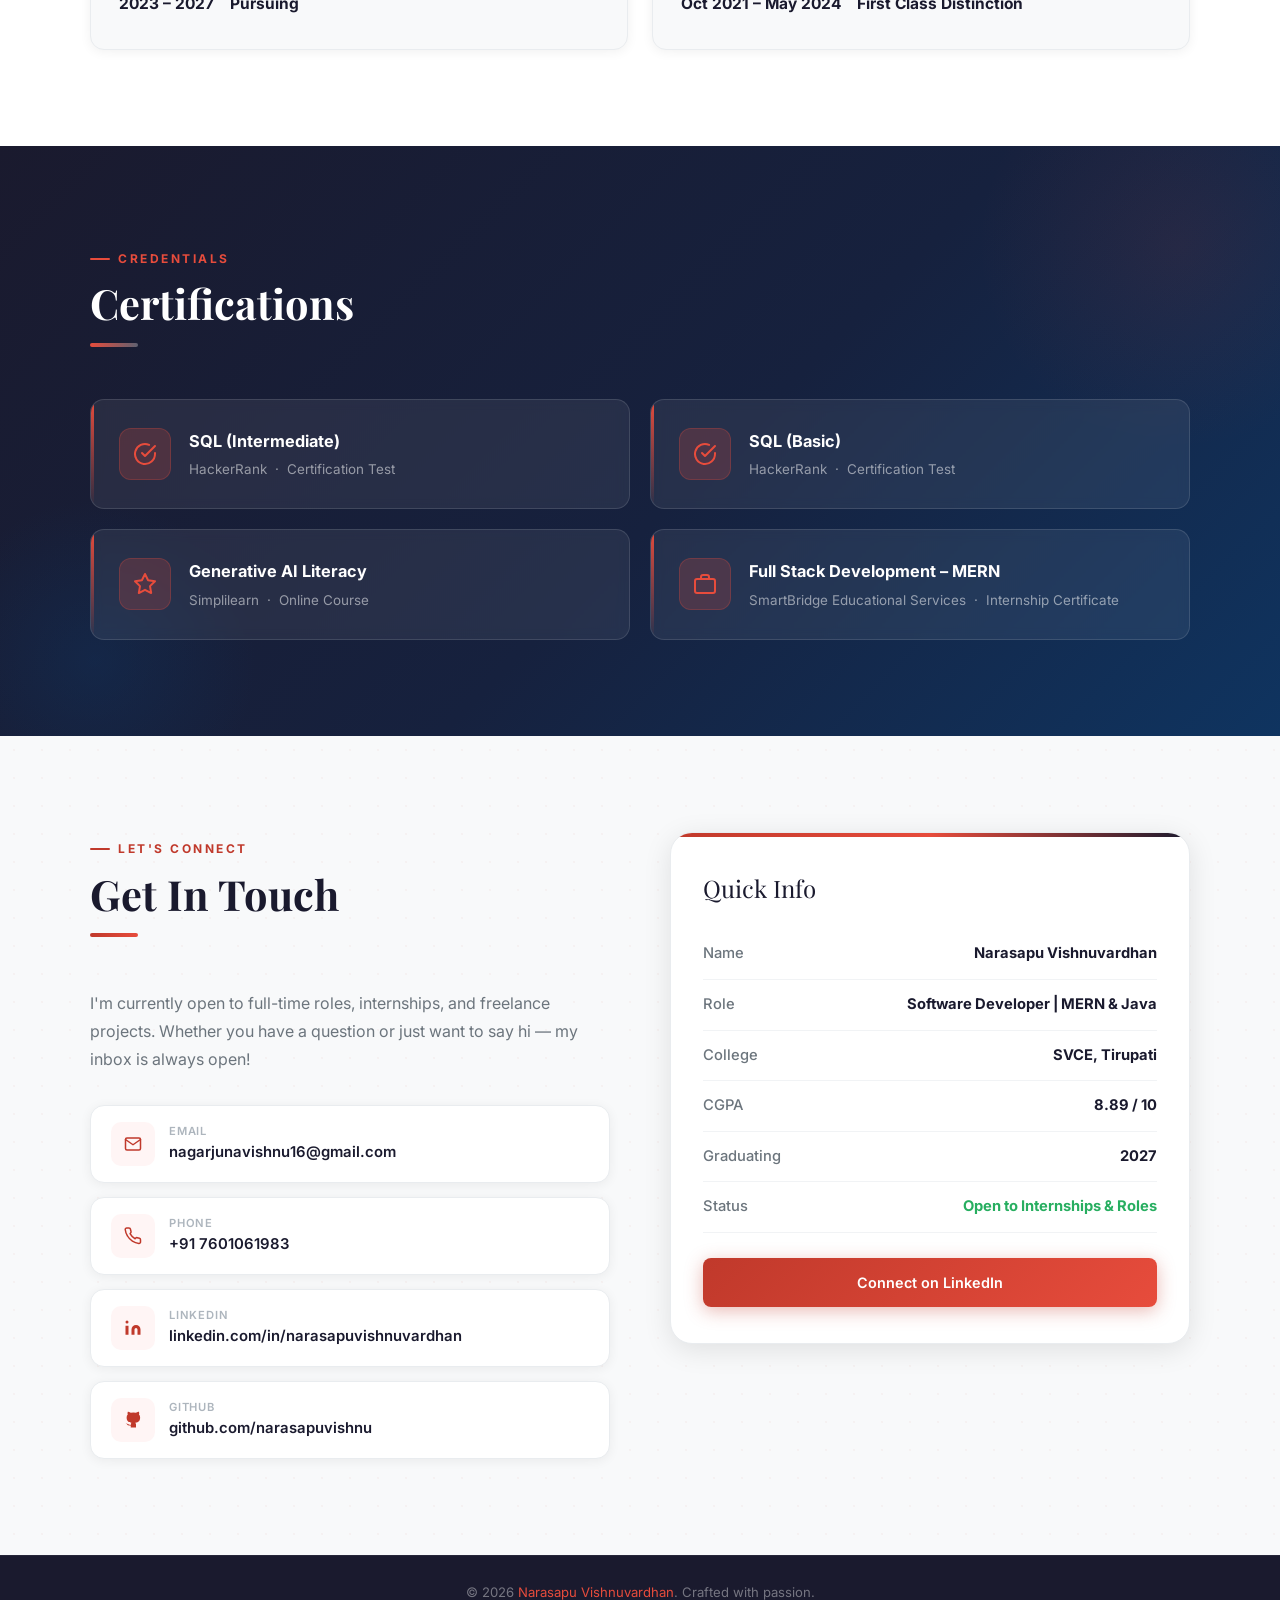
==== commit bd190c91: "Update availability to Software and Full Stack Internships and standardize ATSense bullet points" ====
--- a/public/index.html
+++ b/public/index.html
@@ -34,7 +34,7 @@
       <div class="hero-text">
         <div class="hero-eyebrow">
           <span></span>
-          <p>Full stack Internships or Entry level opportunities</p>
+          <p>Software and Full Stack Internships or Entry Level Opportunities</p>
         </div>
         <h1 class="hero-name">Narasapu<br><span>Vishnuvardhan</span></h1>
         <p class="hero-role">Aspiring Software Developer | MERN Stack &amp; Java</p>
@@ -282,10 +282,10 @@
           </div>
           <div class="project-body">
             <ul class="project-bullets">
-              <li><strong>Problem &amp; Solution:</strong> Bridges the gap between candidate resumes and modern Applicant Tracking Systems by evaluating keyword alignment and semantic suitability.</li>
-              <li><strong>AI-Powered Analysis:</strong> Parses resumes to generate actionable ATS compatibility scores, detect missing keywords, and provide clear skill-gap identification.</li>
-              <li><strong>Semantic Job Matching:</strong> Employs Sentence Transformers and Qdrant Cloud vector search for context-aware resume-to-job matching beyond basic keyword counts.</li>
-              <li><strong>Robust Architecture:</strong> Built with Node.js and Express.js REST APIs, tested endpoints for reliability, and a clean responsive React frontend.</li>
+              <li>Bridges the gap between candidate resumes and modern Applicant Tracking Systems by evaluating keyword alignment and semantic suitability.</li>
+              <li>Parses resumes to generate actionable ATS compatibility scores, detect missing keywords, and provide clear skill-gap identification.</li>
+              <li>Employs Sentence Transformers and Qdrant Cloud vector search for context-aware resume-to-job matching beyond basic keyword counts.</li>
+              <li>Built with Node.js and Express.js REST APIs, tested endpoints for reliability, and a clean responsive React frontend.</li>
             </ul>
           </div>
           <div class="project-tech">
--- a/public/style.css
+++ b/public/style.css
@@ -623,20 +623,27 @@
 .project-image-wrap {
   position: relative;
   width: 100%;
-  height: 200px;
-  background: #0f172a;
+  height: 220px;
+  background: linear-gradient(180deg, #0b1120 0%, #162032 100%);
   overflow: hidden;
   border-bottom: 1px solid var(--gray-200);
+}
+.project-image-wrap::after {
+  content: '';
+  position: absolute;
+  inset: 0;
+  background: linear-gradient(180deg, rgba(26,26,46,0) 65%, rgba(26,26,46,0.3) 100%);
+  pointer-events: none;
 }
 .project-image-wrap img {
   width: 100%;
   height: 100%;
   object-fit: cover;
   object-position: top center;
-  transition: transform 0.4s ease;
+  transition: transform 0.4s cubic-bezier(0.2, 0.8, 0.2, 1);
 }
 .project-card:hover .project-image-wrap img {
-  transform: scale(1.03);
+  transform: scale(1.04);
 }
 .project-card-top::after {
   content: '';
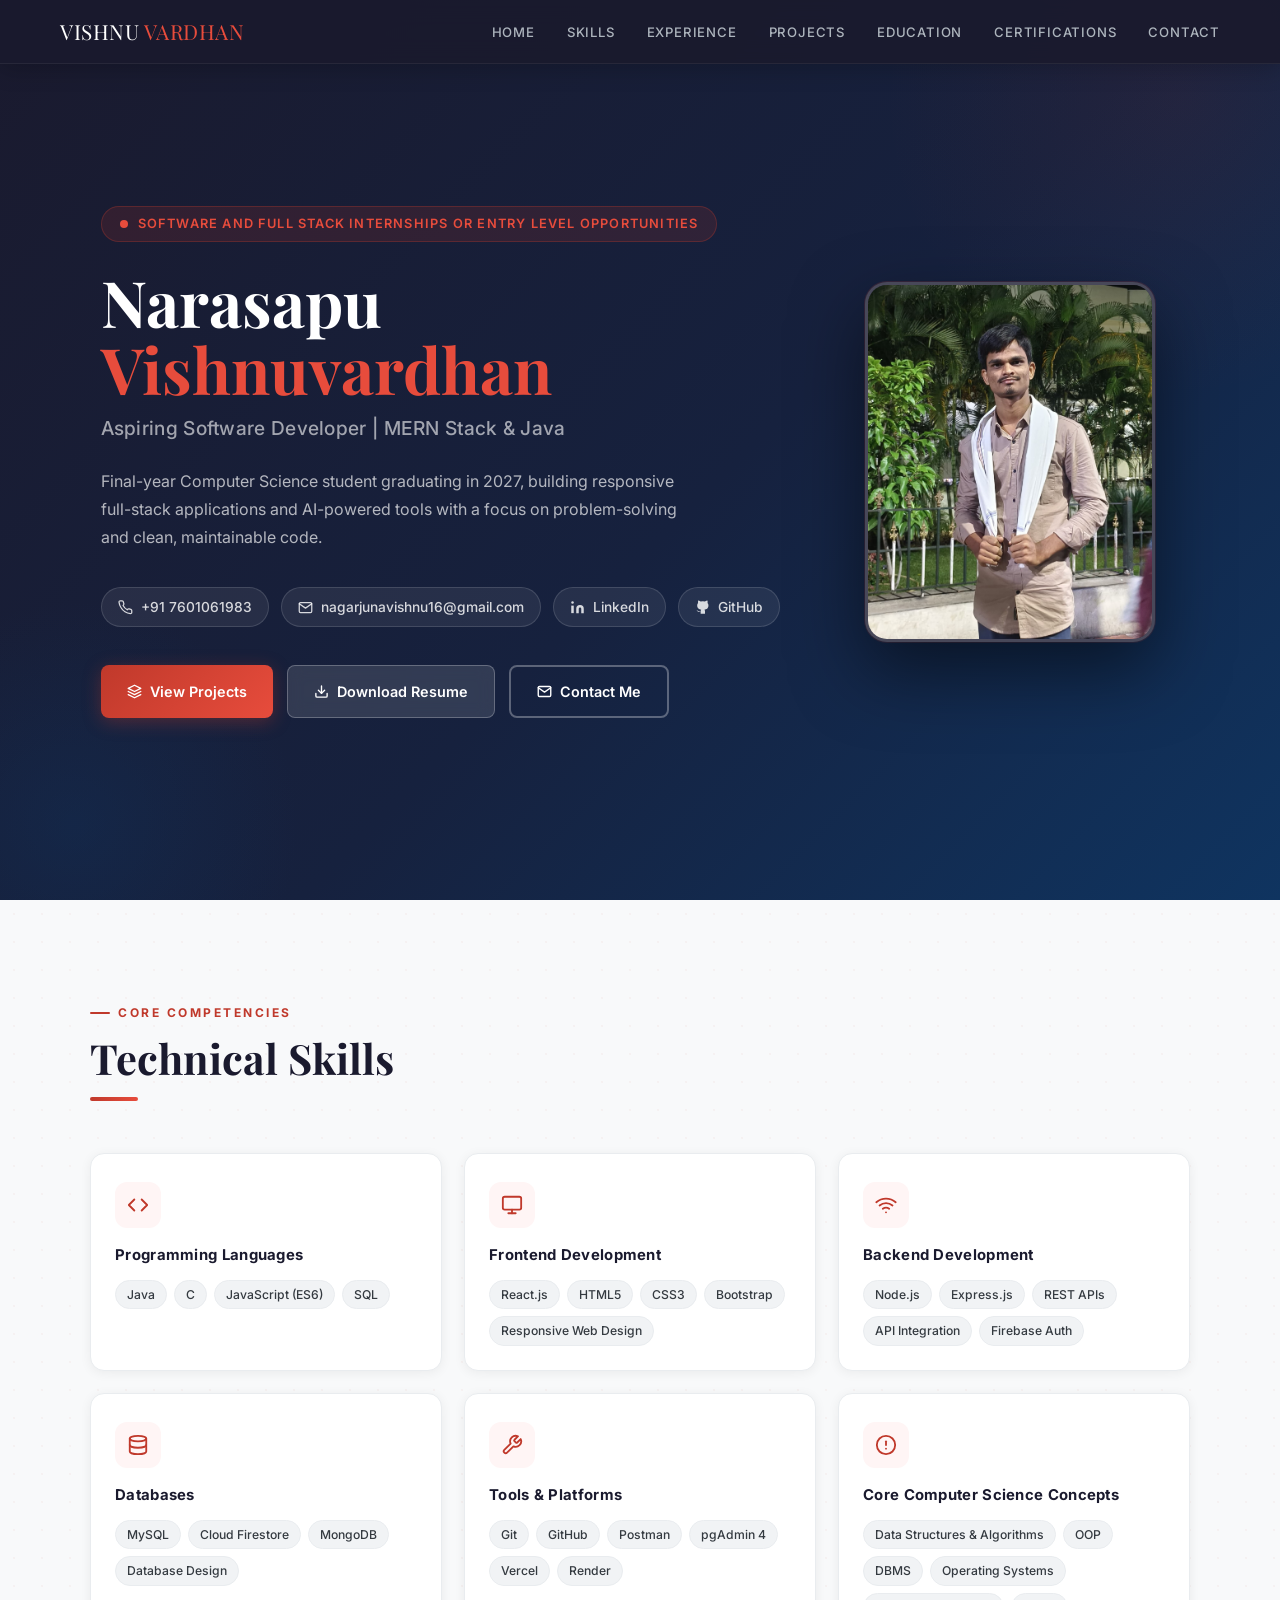
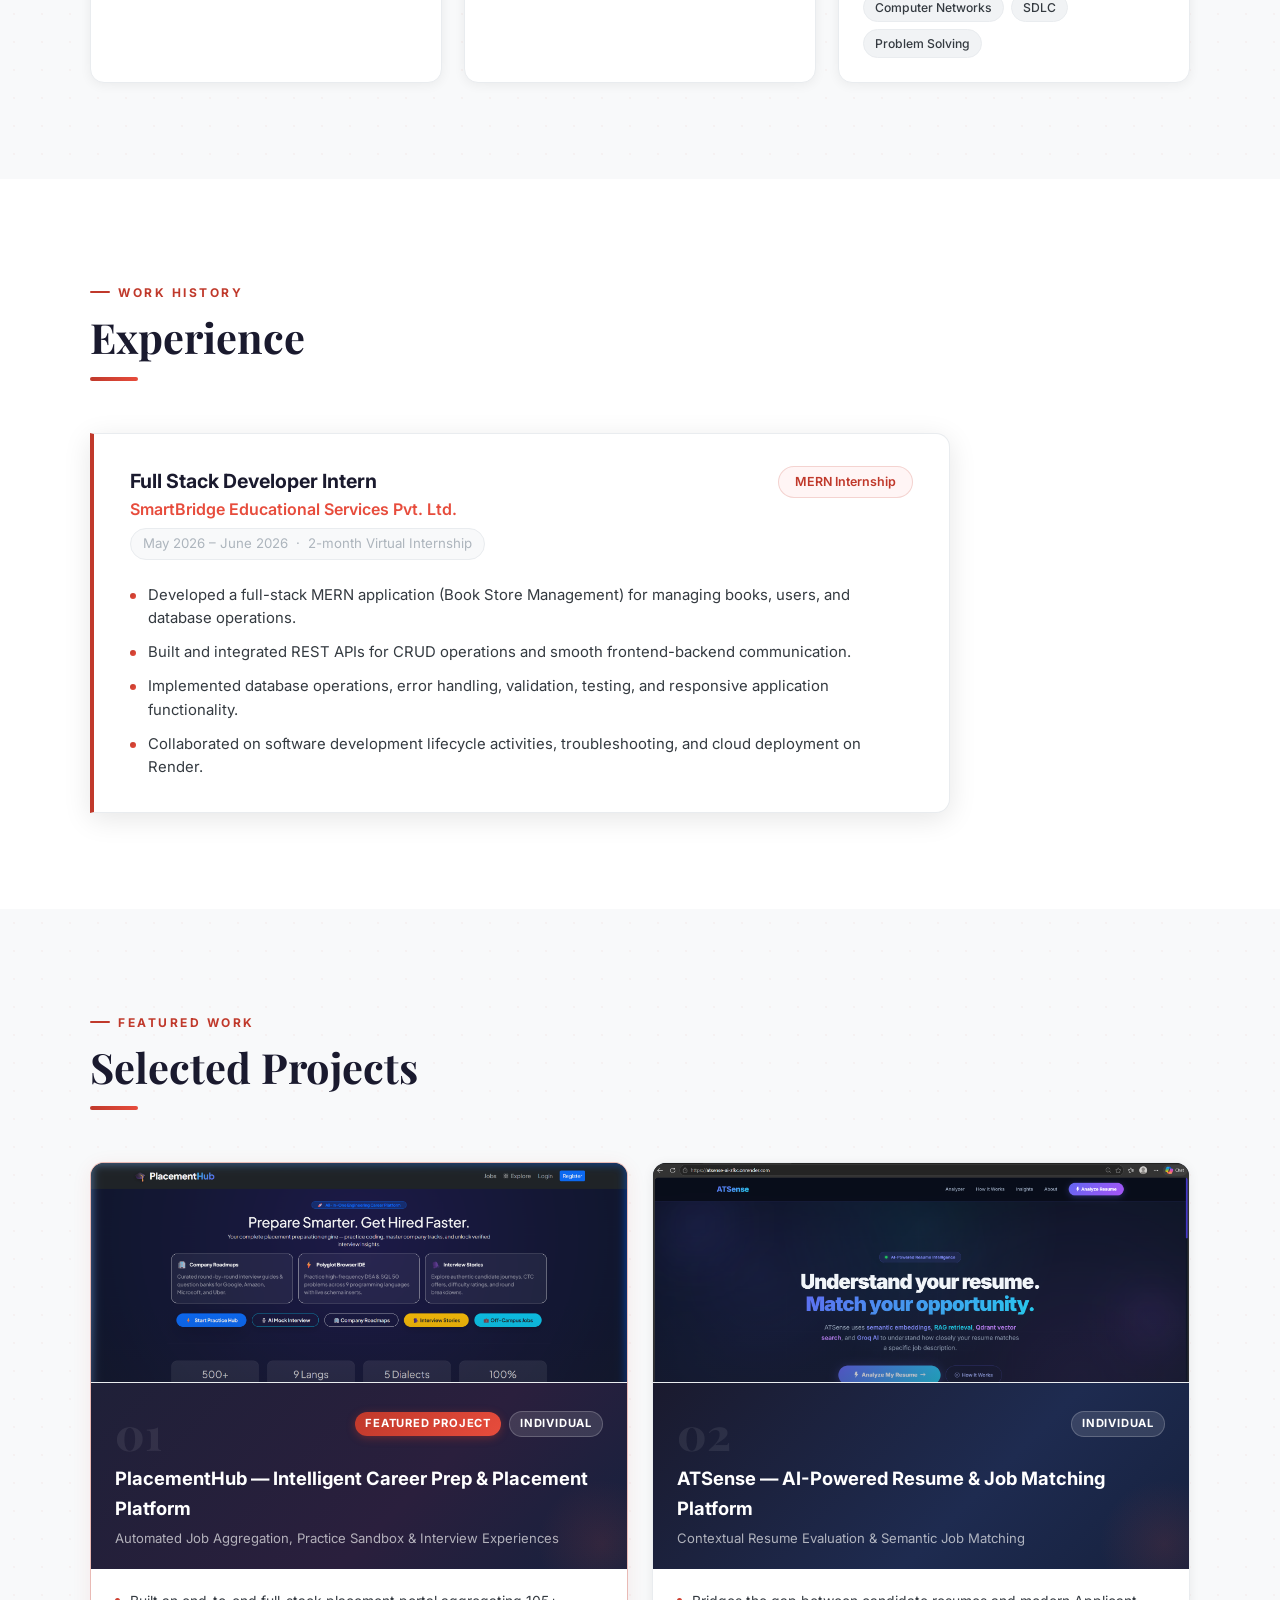
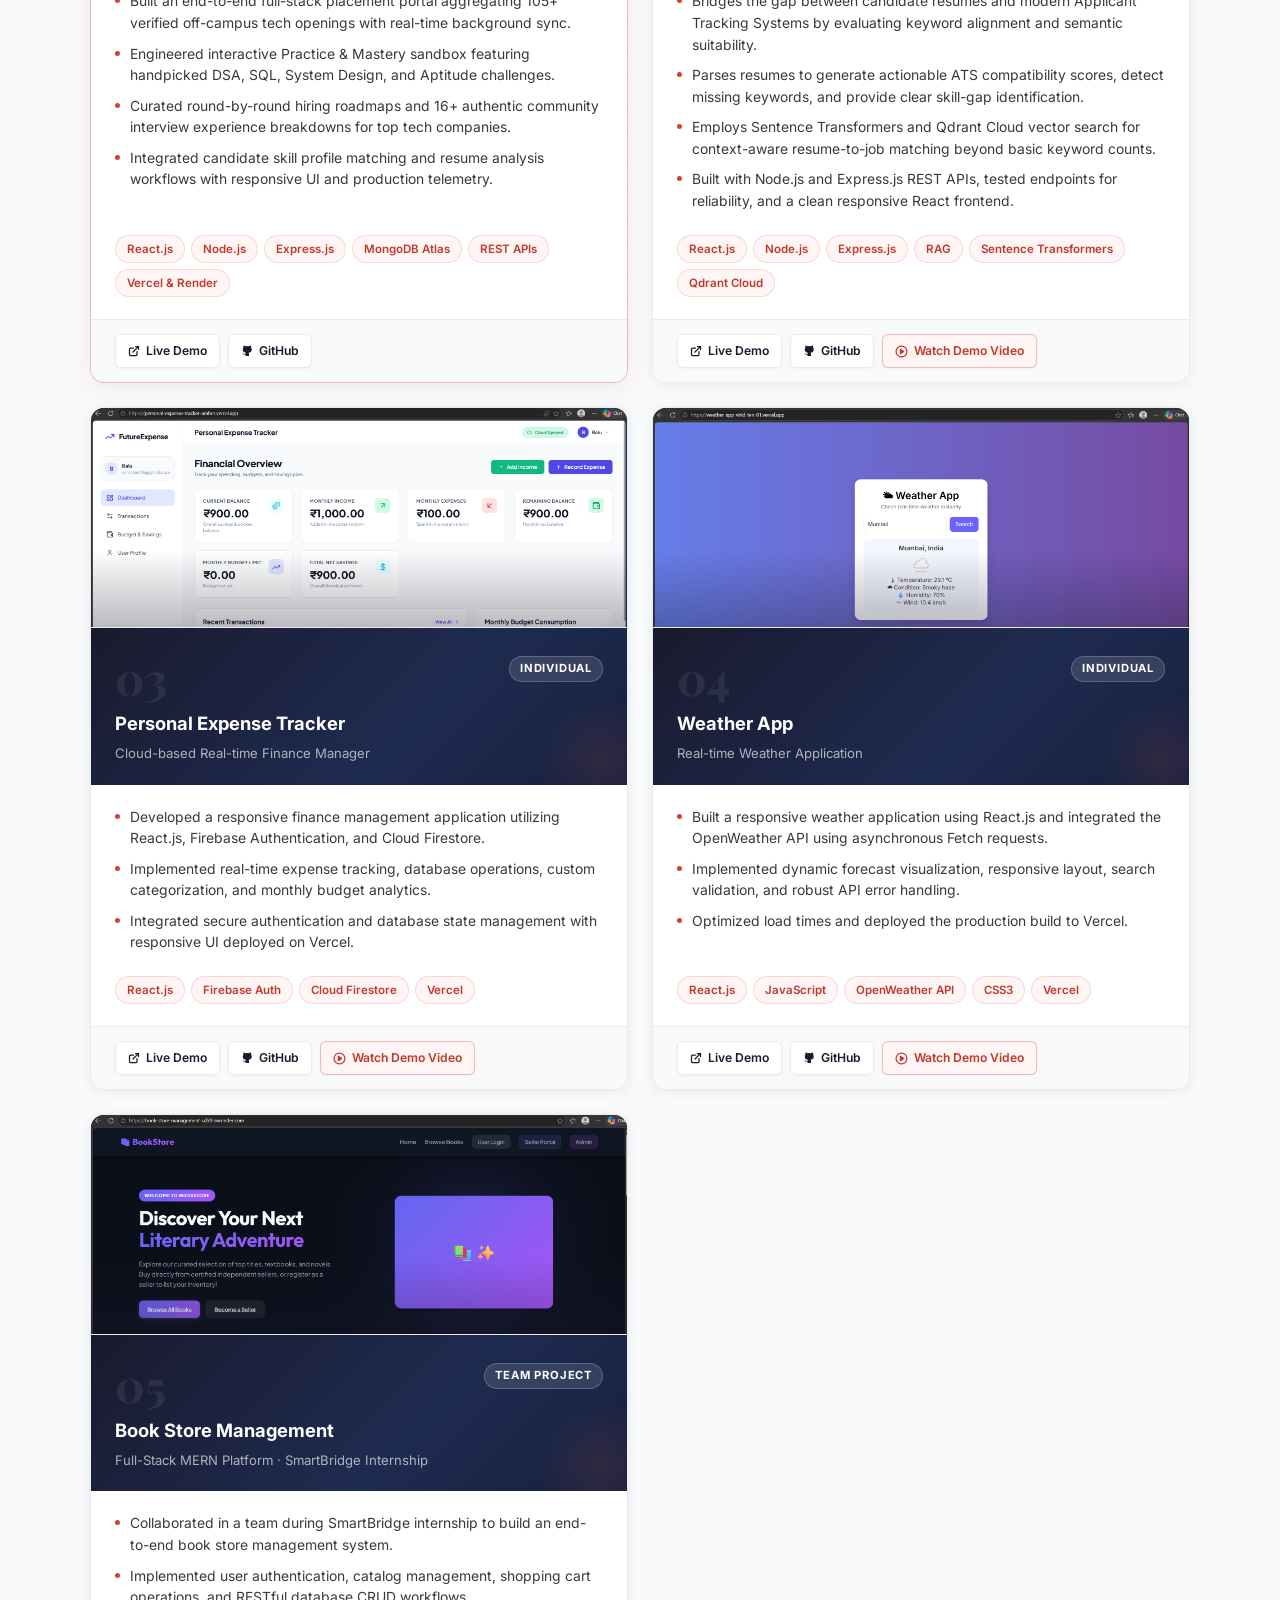
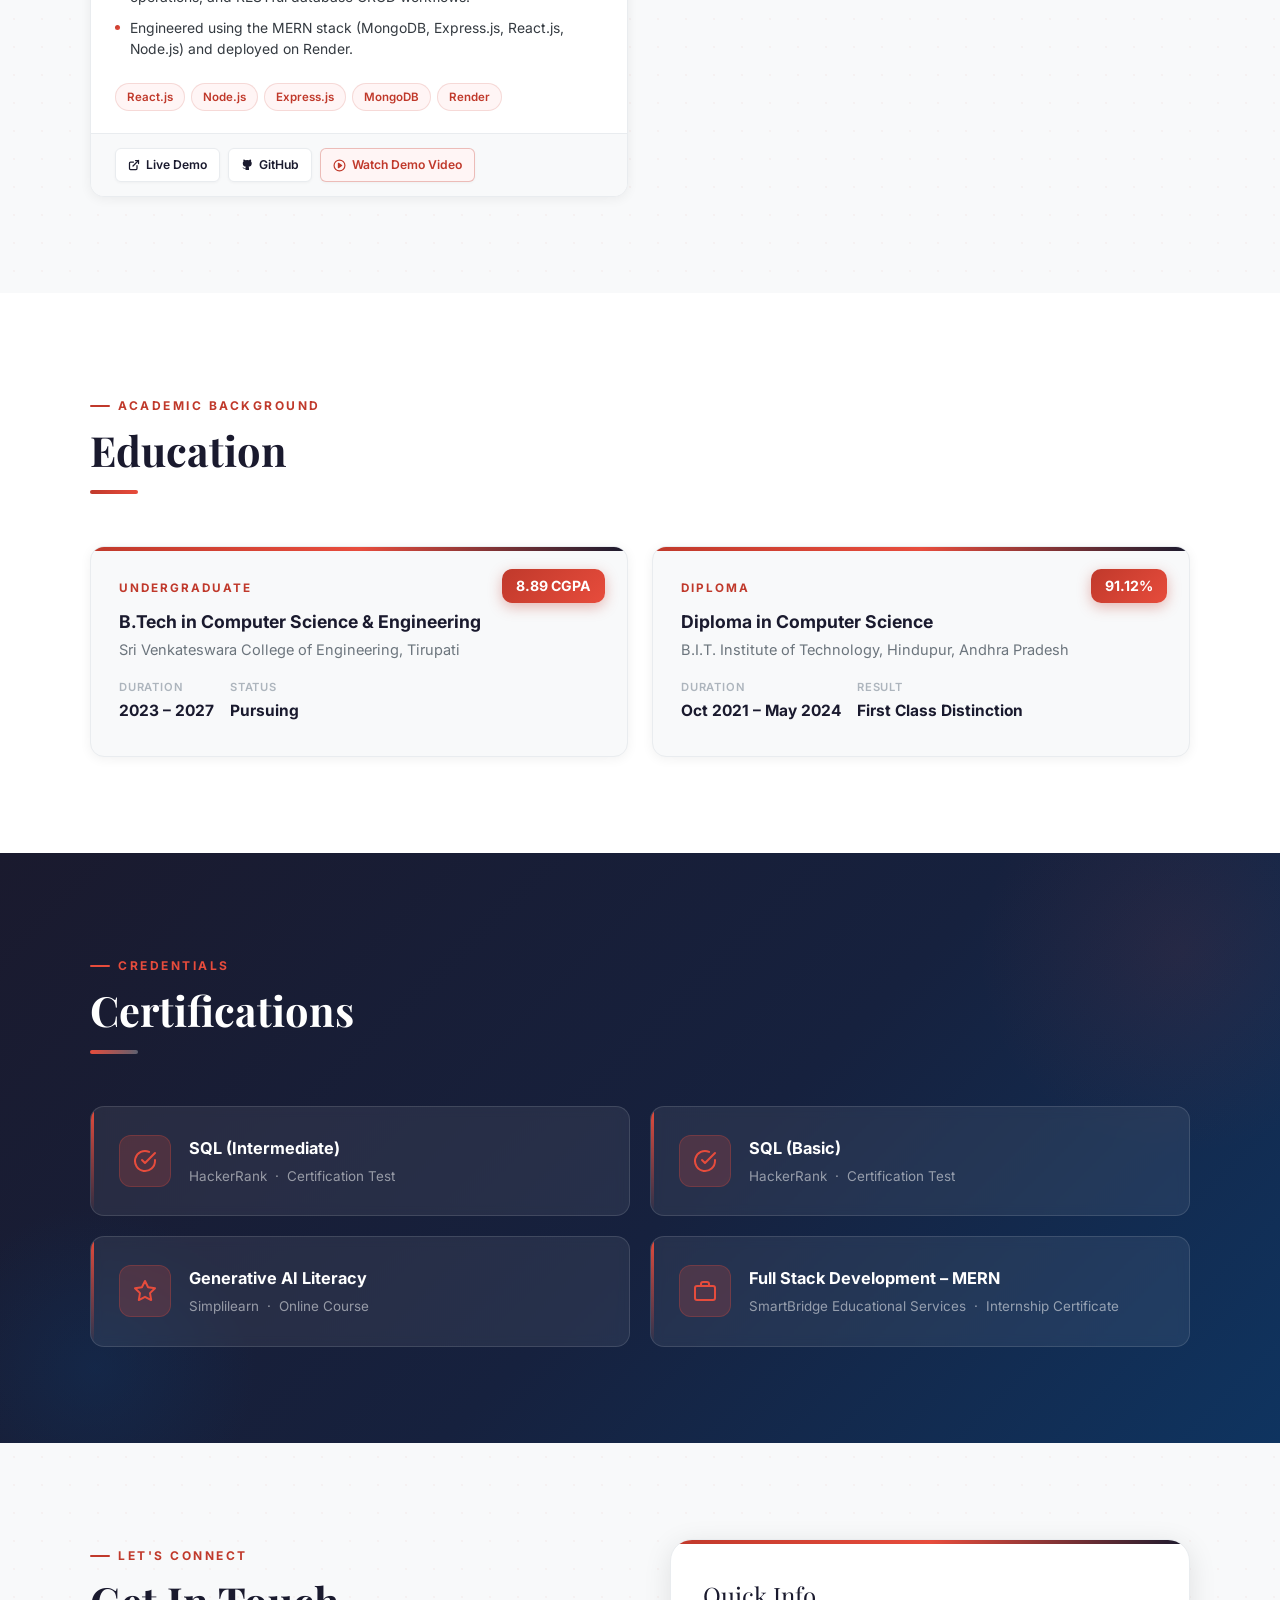
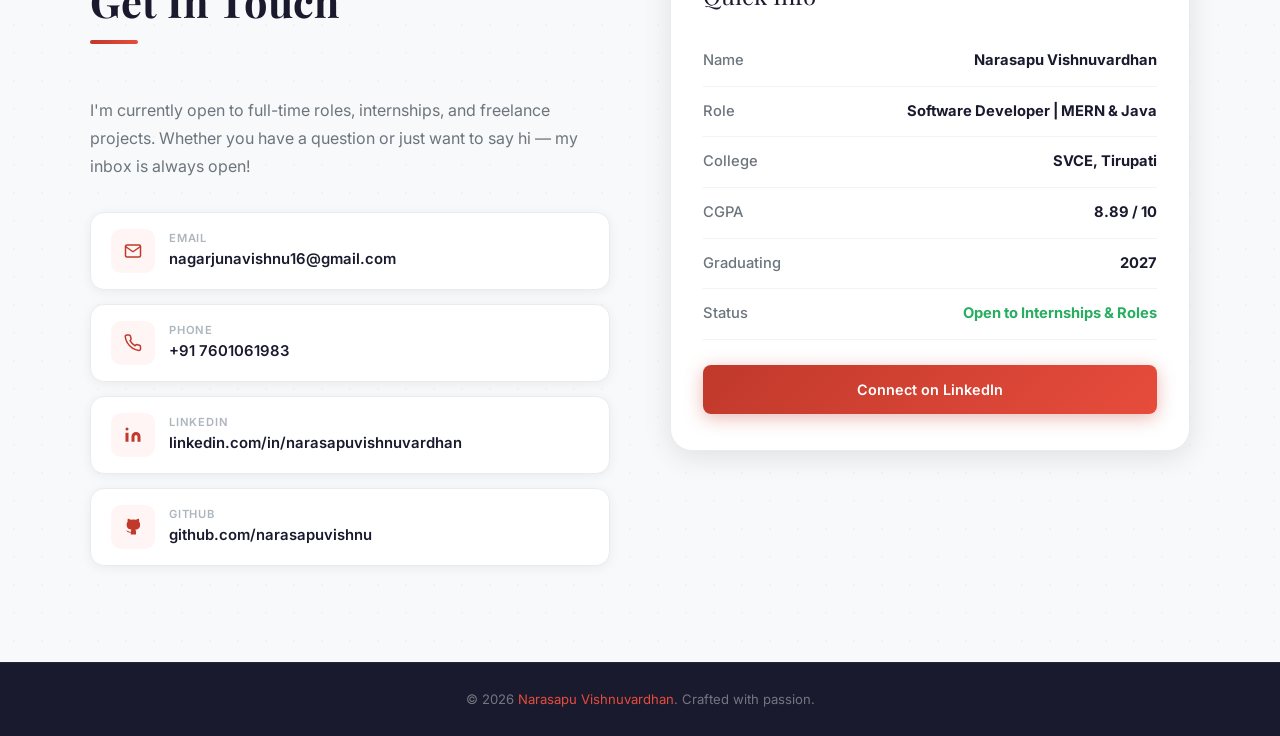
==== commit 3e2383ff: "Add PlacementHub as Project 01 and update project order" ====
--- a/public/index.html
+++ b/public/index.html
@@ -264,16 +264,69 @@
 
       <div class="projects-grid">
 
-        <!-- ATSense — AI-Powered Resume & Job Matching Platform -->
-        <div class="project-card project-featured" id="project-atsense">
+        <!-- PlacementHub — Intelligent Career Preparation & Off-Campus Placement Platform -->
+        <div class="project-card project-featured" id="project-placementhub">
           <div class="project-image-wrap">
-            <img src="Project_images/Atsense.png" alt="ATSense AI-Powered Resume and Job Matching Platform Screenshot" loading="lazy">
+            <img src="Project_images/PlacementHub.png" alt="PlacementHub Intelligent Career Preparation and Off-Campus Placement Platform Screenshot" loading="lazy">
           </div>
           <div class="project-card-top">
             <div class="project-header-row">
               <div class="project-number">01</div>
               <div class="project-meta-badges">
                 <span class="project-featured-badge">Featured Project</span>
+                <span class="project-type-badge">Individual</span>
+              </div>
+            </div>
+            <div class="project-name">PlacementHub — Intelligent Career Prep &amp; Placement Platform</div>
+            <div class="project-sub">Automated Job Aggregation, Practice Sandbox &amp; Interview Experiences</div>
+          </div>
+          <div class="project-body">
+            <ul class="project-bullets">
+              <li>Built an end-to-end full-stack placement portal aggregating 105+ verified off-campus tech openings with real-time background sync.</li>
+              <li>Engineered interactive Practice &amp; Mastery sandbox featuring handpicked DSA, SQL, System Design, and Aptitude challenges.</li>
+              <li>Curated round-by-round hiring roadmaps and 16+ authentic community interview experience breakdowns for top tech companies.</li>
+              <li>Integrated candidate skill profile matching and resume analysis workflows with responsive UI and production telemetry.</li>
+            </ul>
+          </div>
+          <div class="project-tech">
+            <span class="tech-tag">React.js</span>
+            <span class="tech-tag">Node.js</span>
+            <span class="tech-tag">Express.js</span>
+            <span class="tech-tag">MongoDB Atlas</span>
+            <span class="tech-tag">REST APIs</span>
+            <span class="tech-tag">Vercel &amp; Render</span>
+          </div>
+          <div class="project-links">
+            <a href="https://frontend-three-peach-0d3flpw6ua.vercel.app/" target="_blank" rel="noopener"
+              class="project-link-btn" id="placementhub-live">
+              <svg width="12" height="12" viewBox="0 0 24 24" fill="none" stroke="currentColor" stroke-width="2.5"
+                stroke-linecap="round" stroke-linejoin="round">
+                <path d="M18 13v6a2 2 0 0 1-2 2H5a2 2 0 0 1-2-2V8a2 2 0 0 1 2-2h6" />
+                <polyline points="15 3 21 3 21 9" />
+                <line x1="10" y1="14" x2="21" y2="3" />
+              </svg>
+              Live Demo
+            </a>
+            <a href="https://github.com/narasapuvishnu/Placement_Hub" target="_blank" rel="noopener"
+              class="project-link-btn" id="placementhub-github">
+              <svg width="12" height="12" viewBox="0 0 24 24" fill="currentColor">
+                <path
+                  d="M9 19c-5 1.5-5-2.5-7-3m14 6v-3.87a3.37 3.37 0 0 0-.94-2.61c3.14-.35 6.44-1.54 6.44-7A5.44 5.44 0 0 0 20 4.77 5.07 5.07 0 0 0 19.91 1S18.73.65 16 2.48a13.38 13.38 0 0 0-7 0C6.27.65 5.09 1 5.09 1A5.07 5.07 0 0 0 5 4.77a5.44 5.44 0 0 0-1.5 3.78c0 5.42 3.3 6.61 6.44 7A3.37 3.37 0 0 0 9 18.13V22" />
+              </svg>
+              GitHub
+            </a>
+          </div>
+        </div>
+
+        <!-- ATSense — AI-Powered Resume & Job Matching Platform -->
+        <div class="project-card" id="project-atsense">
+          <div class="project-image-wrap">
+            <img src="Project_images/Atsense.png" alt="ATSense AI-Powered Resume and Job Matching Platform Screenshot" loading="lazy">
+          </div>
+          <div class="project-card-top">
+            <div class="project-header-row">
+              <div class="project-number">02</div>
+              <div class="project-meta-badges">
                 <span class="project-type-badge">Individual</span>
               </div>
             </div>
@@ -307,7 +360,7 @@
               </svg>
               Live Demo
             </a>
-            <a href="https://github.com/narasapuvishnu/ATSense" target="_blank" rel="noopener"
+            <a href="https://github.com/narasapuvishnu/atsense-ai" target="_blank" rel="noopener"
               class="project-link-btn" id="atsense-github">
               <svg width="12" height="12" viewBox="0 0 24 24" fill="currentColor">
                 <path
@@ -334,7 +387,7 @@
           </div>
           <div class="project-card-top">
             <div class="project-header-row">
-              <div class="project-number">02</div>
+              <div class="project-number">03</div>
               <div class="project-meta-badges">
                 <span class="project-type-badge">Individual</span>
               </div>
@@ -393,7 +446,7 @@
           </div>
           <div class="project-card-top">
             <div class="project-header-row">
-              <div class="project-number">03</div>
+              <div class="project-number">04</div>
               <div class="project-meta-badges">
                 <span class="project-type-badge">Individual</span>
               </div>
@@ -453,7 +506,7 @@
           </div>
           <div class="project-card-top">
             <div class="project-header-row">
-              <div class="project-number">04</div>
+              <div class="project-number">05</div>
               <div class="project-meta-badges">
                 <span class="project-type-badge">Team Project</span>
               </div>
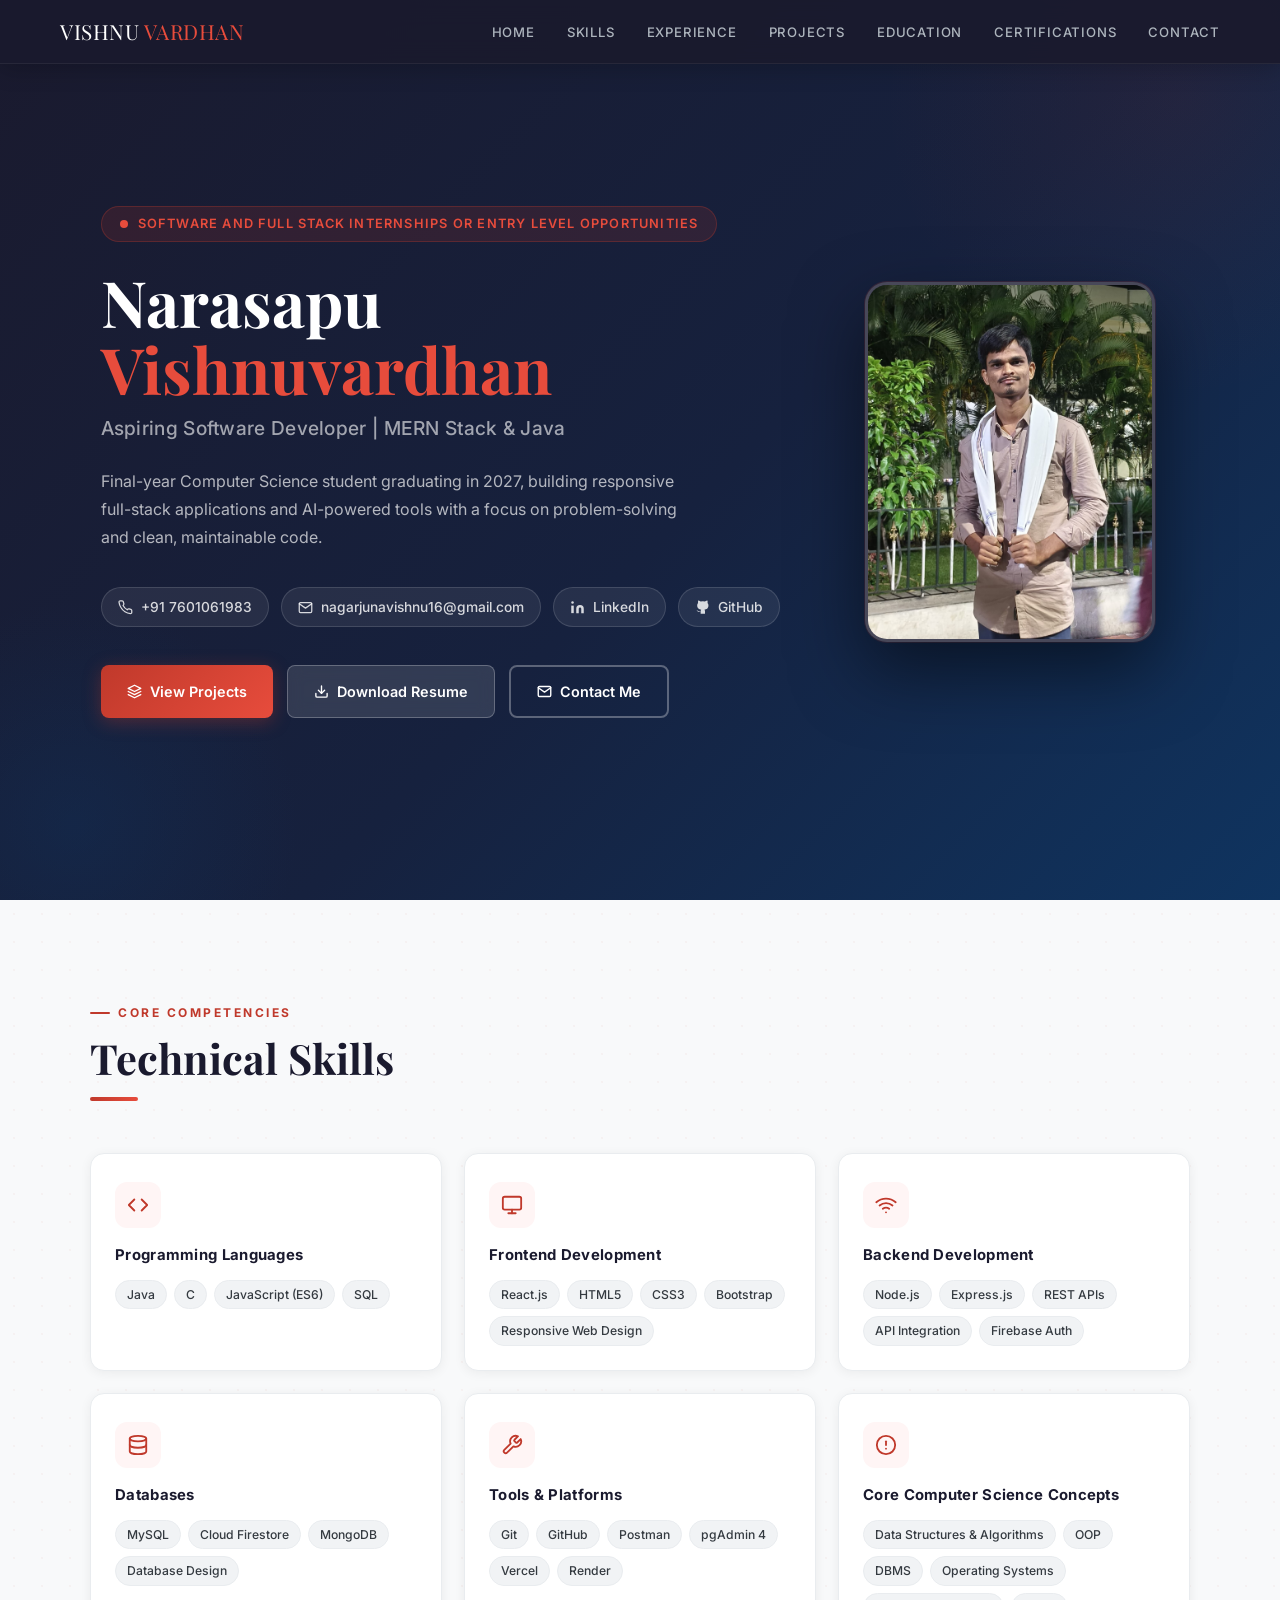
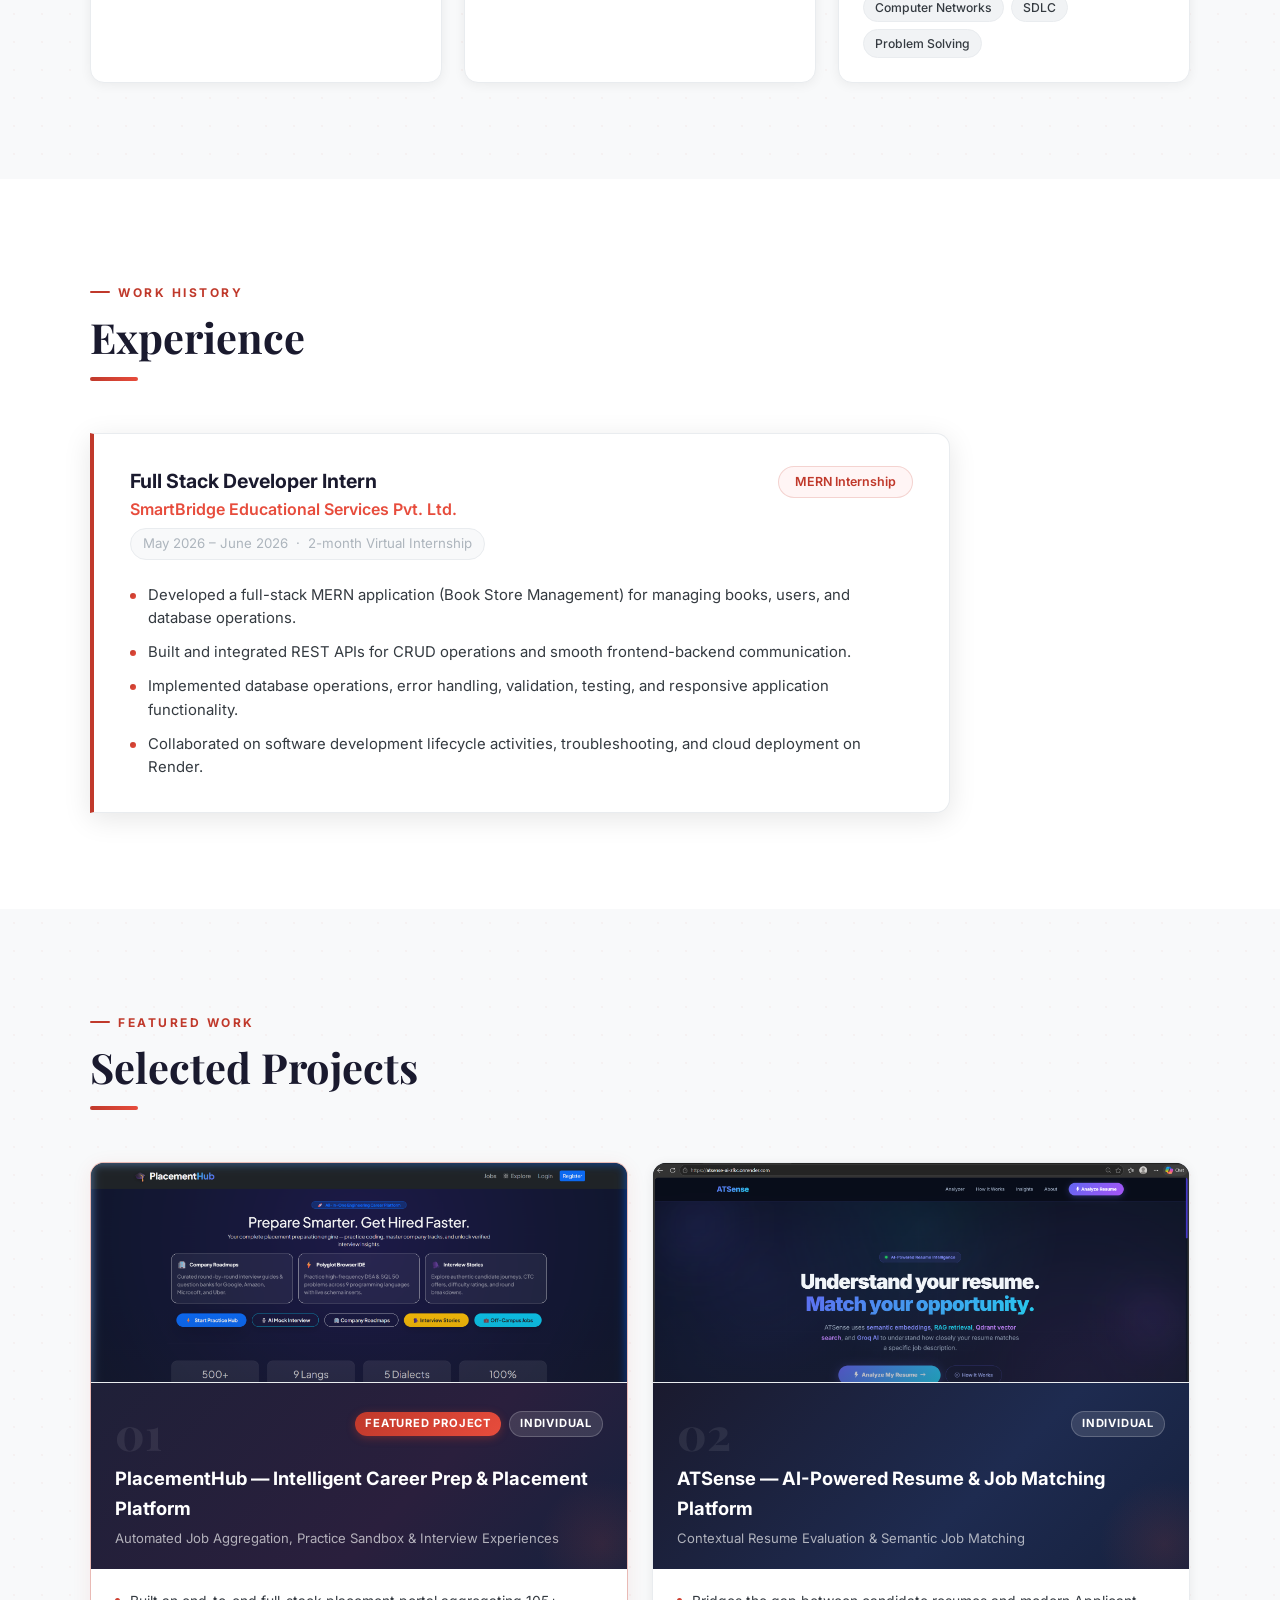
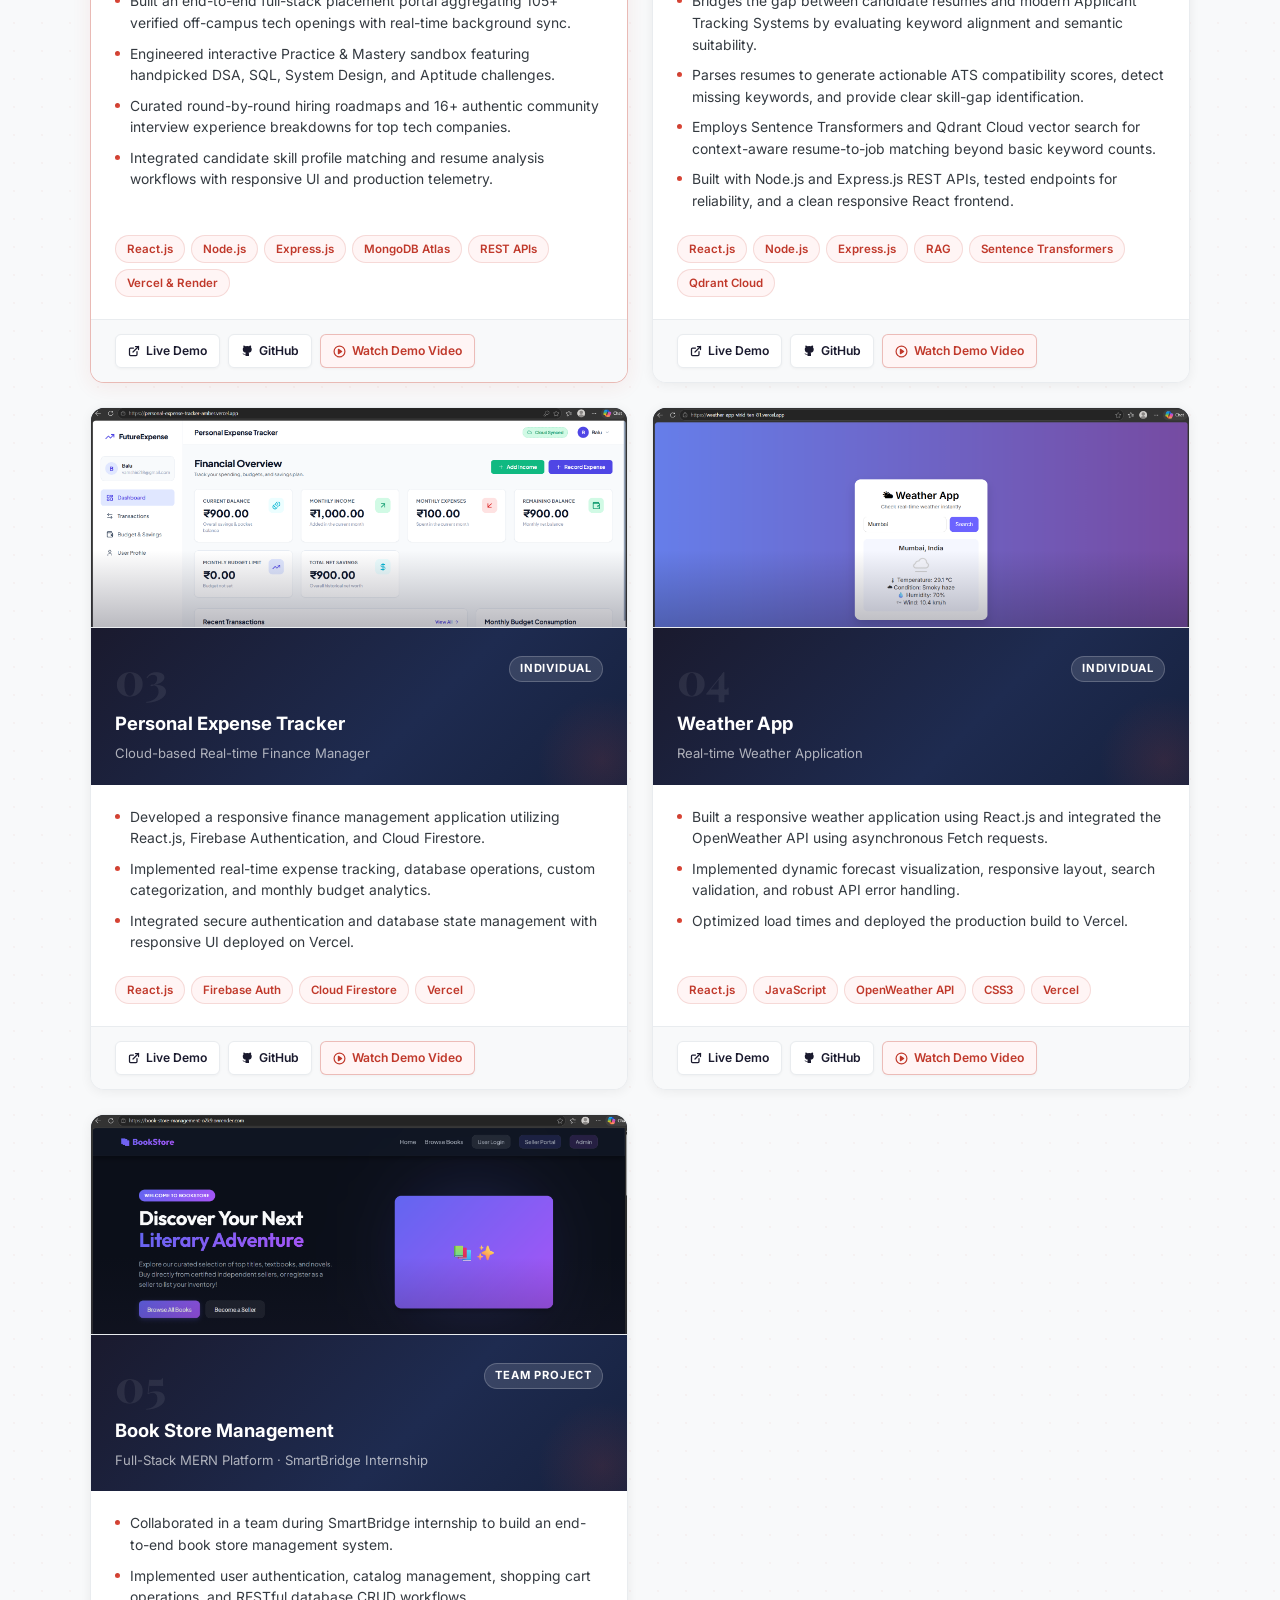
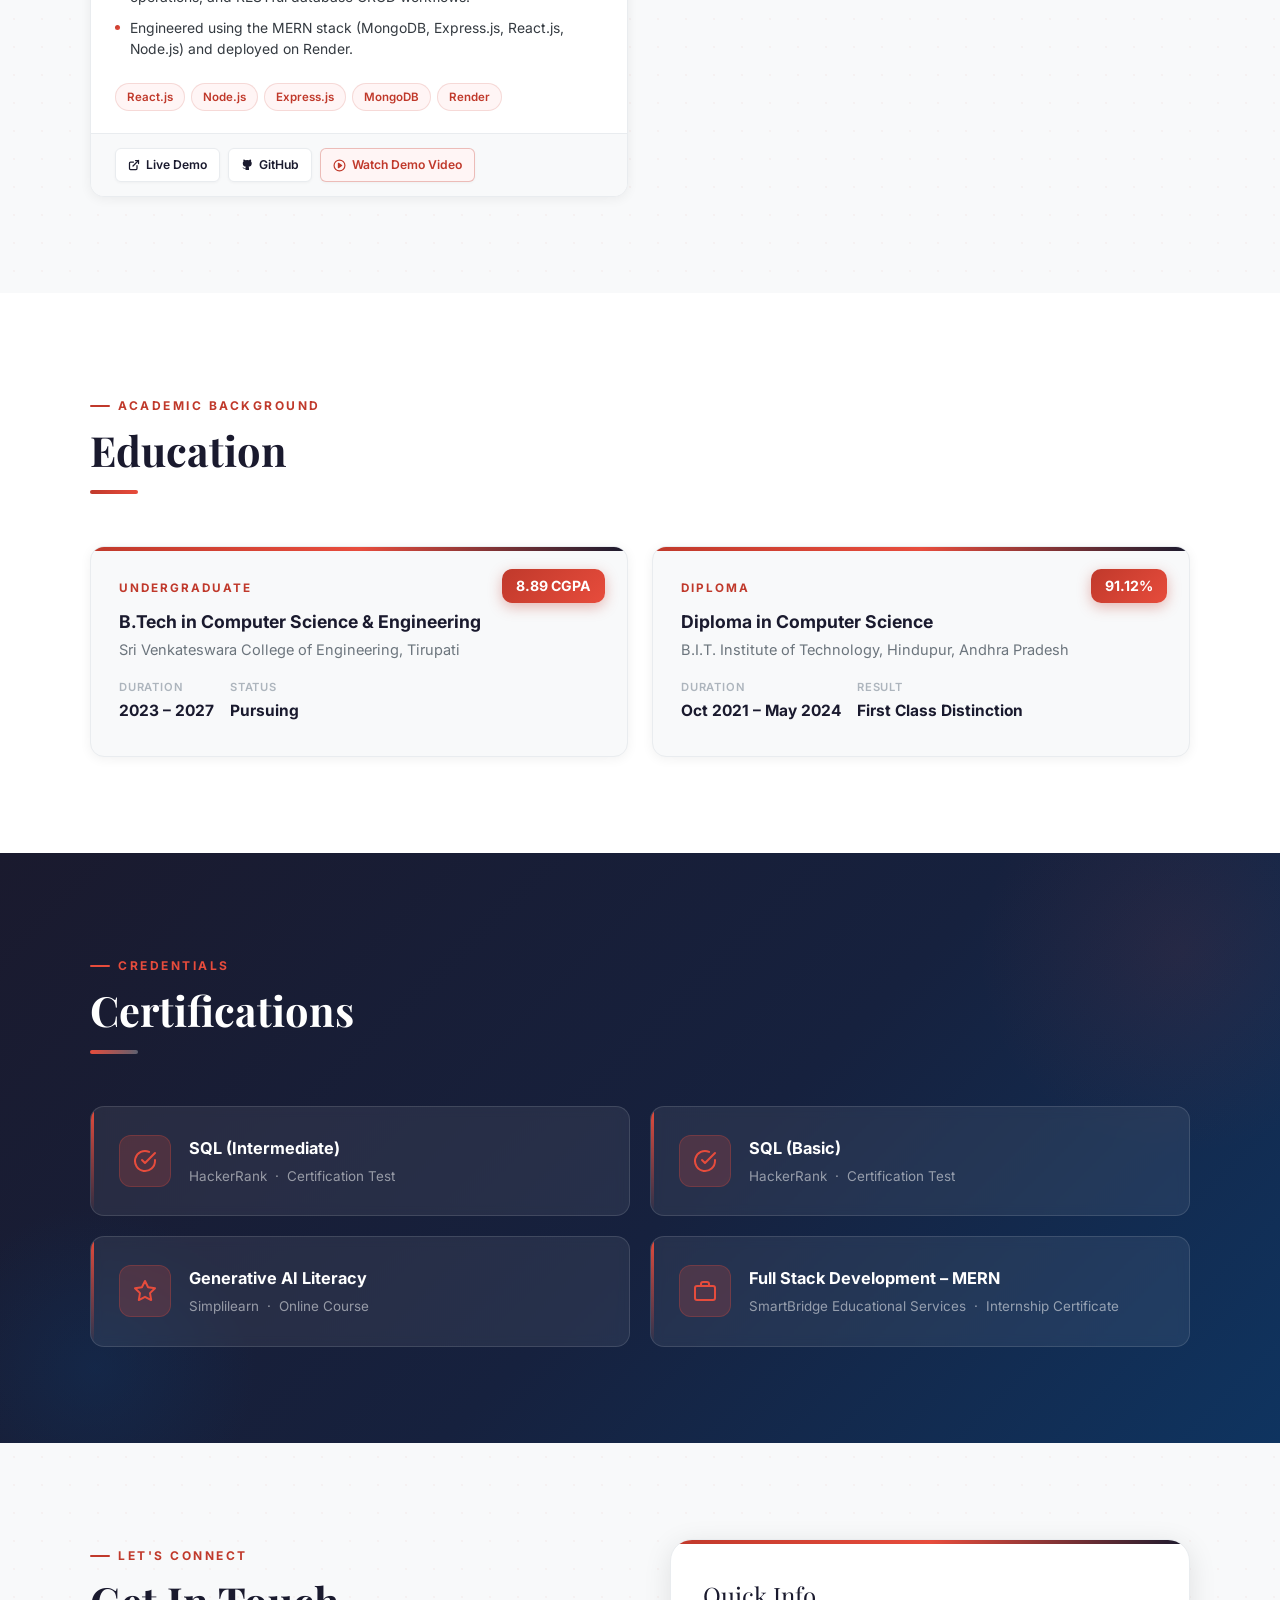
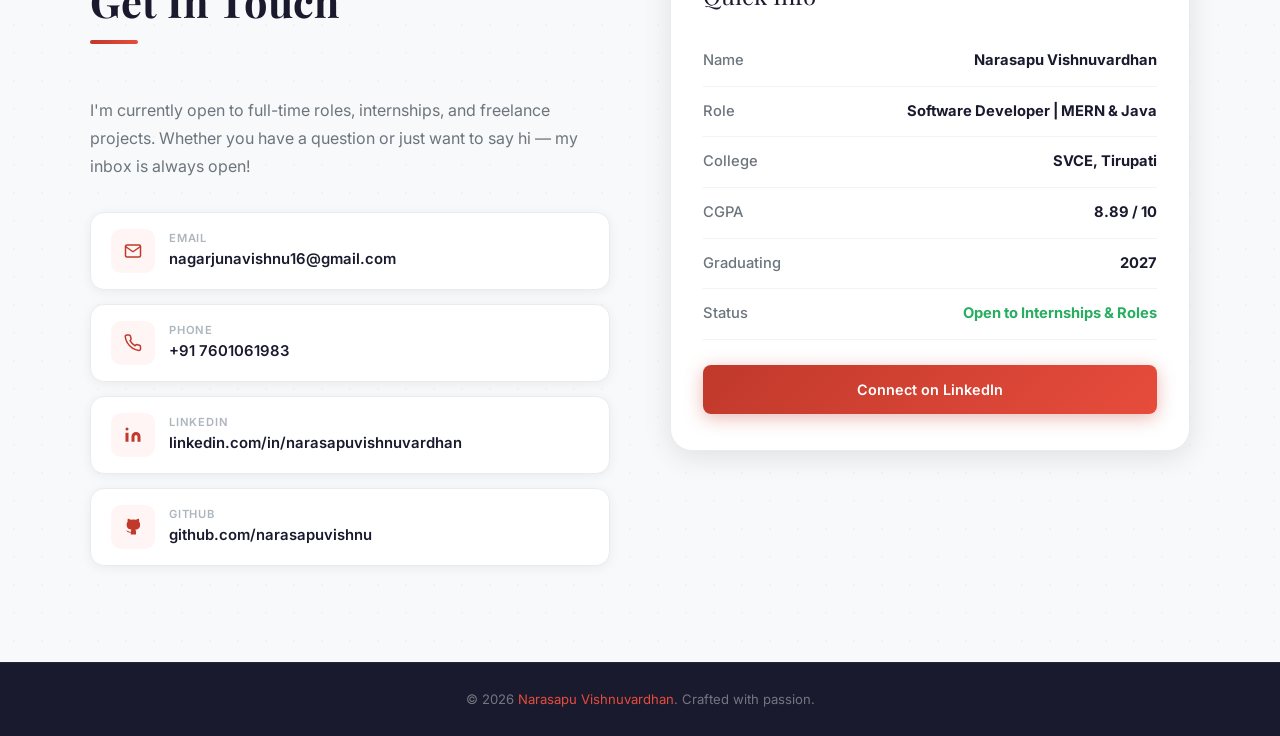
==== commit 2d882d95: "Add Watch Demo Video button for PlacementHub project" ====
--- a/public/index.html
+++ b/public/index.html
@@ -314,6 +314,15 @@
                   d="M9 19c-5 1.5-5-2.5-7-3m14 6v-3.87a3.37 3.37 0 0 0-.94-2.61c3.14-.35 6.44-1.54 6.44-7A5.44 5.44 0 0 0 20 4.77 5.07 5.07 0 0 0 19.91 1S18.73.65 16 2.48a13.38 13.38 0 0 0-7 0C6.27.65 5.09 1 5.09 1A5.07 5.07 0 0 0 5 4.77a5.44 5.44 0 0 0-1.5 3.78c0 5.42 3.3 6.61 6.44 7A3.37 3.37 0 0 0 9 18.13V22" />
               </svg>
               GitHub
+            </a>
+            <a href="https://drive.google.com/file/d/1TKmoPGgRCYV22vX7Uy4N_Z8B_1dftX6Y/view?usp=drive_link" target="_blank" rel="noopener"
+              class="project-link-btn btn-video" id="placementhub-video">
+              <svg width="13" height="13" viewBox="0 0 24 24" fill="none" stroke="currentColor" stroke-width="2.2"
+                stroke-linecap="round" stroke-linejoin="round">
+                <circle cx="12" cy="12" r="10" />
+                <polygon points="10 8 16 12 10 16 10 8" fill="currentColor" />
+              </svg>
+              Watch Demo Video
             </a>
           </div>
         </div>
